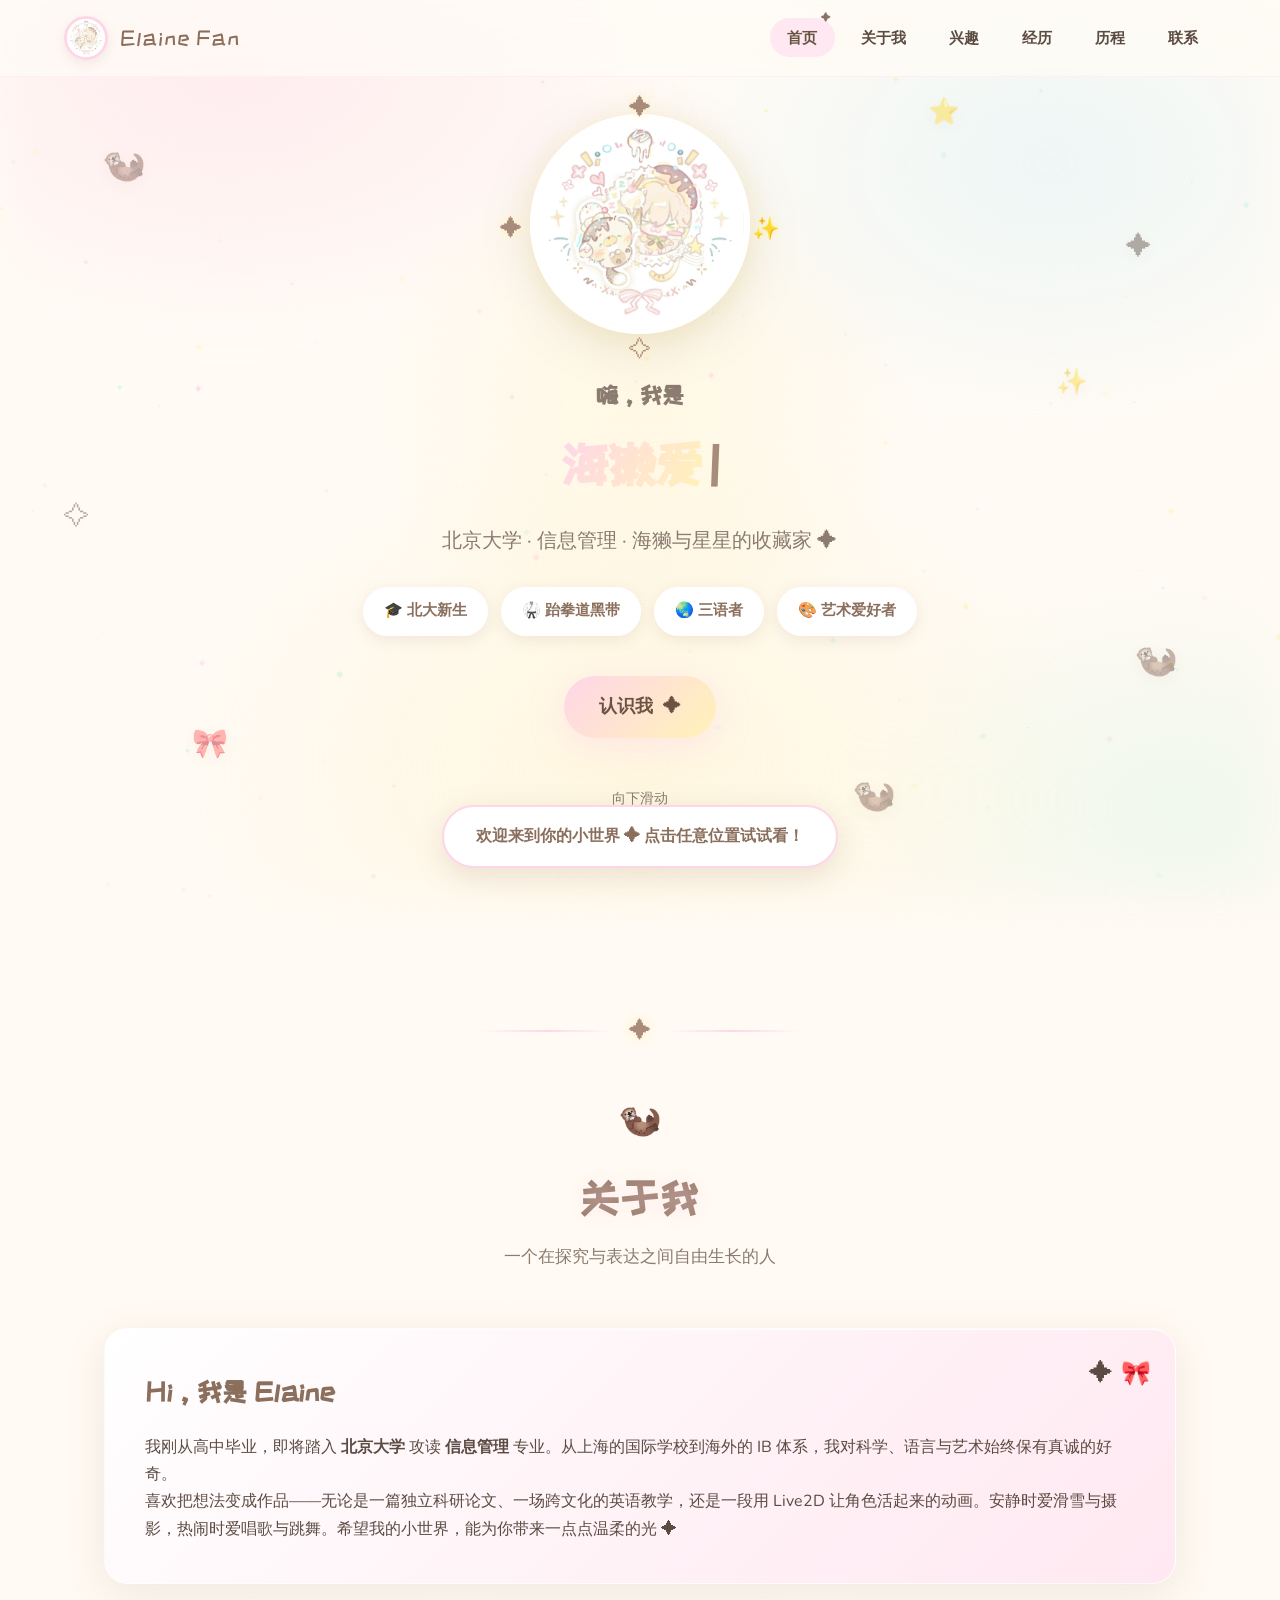
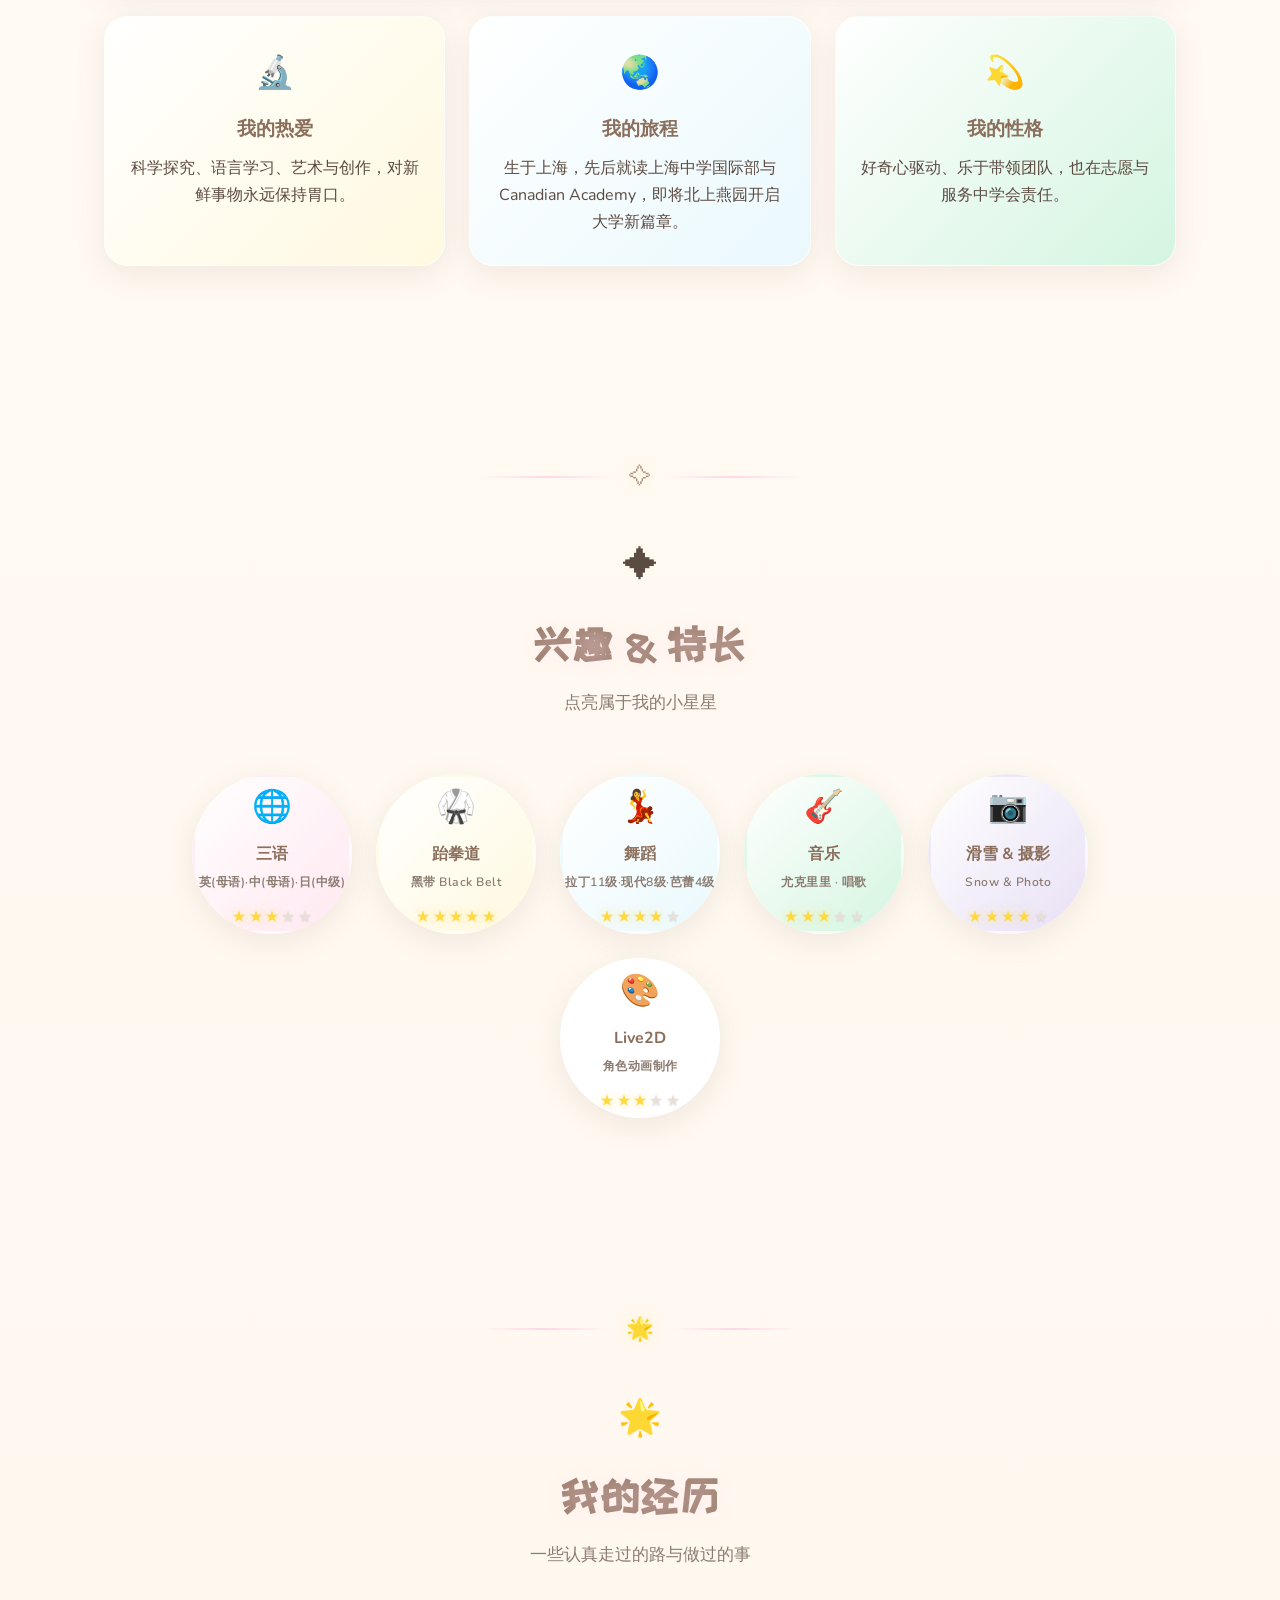
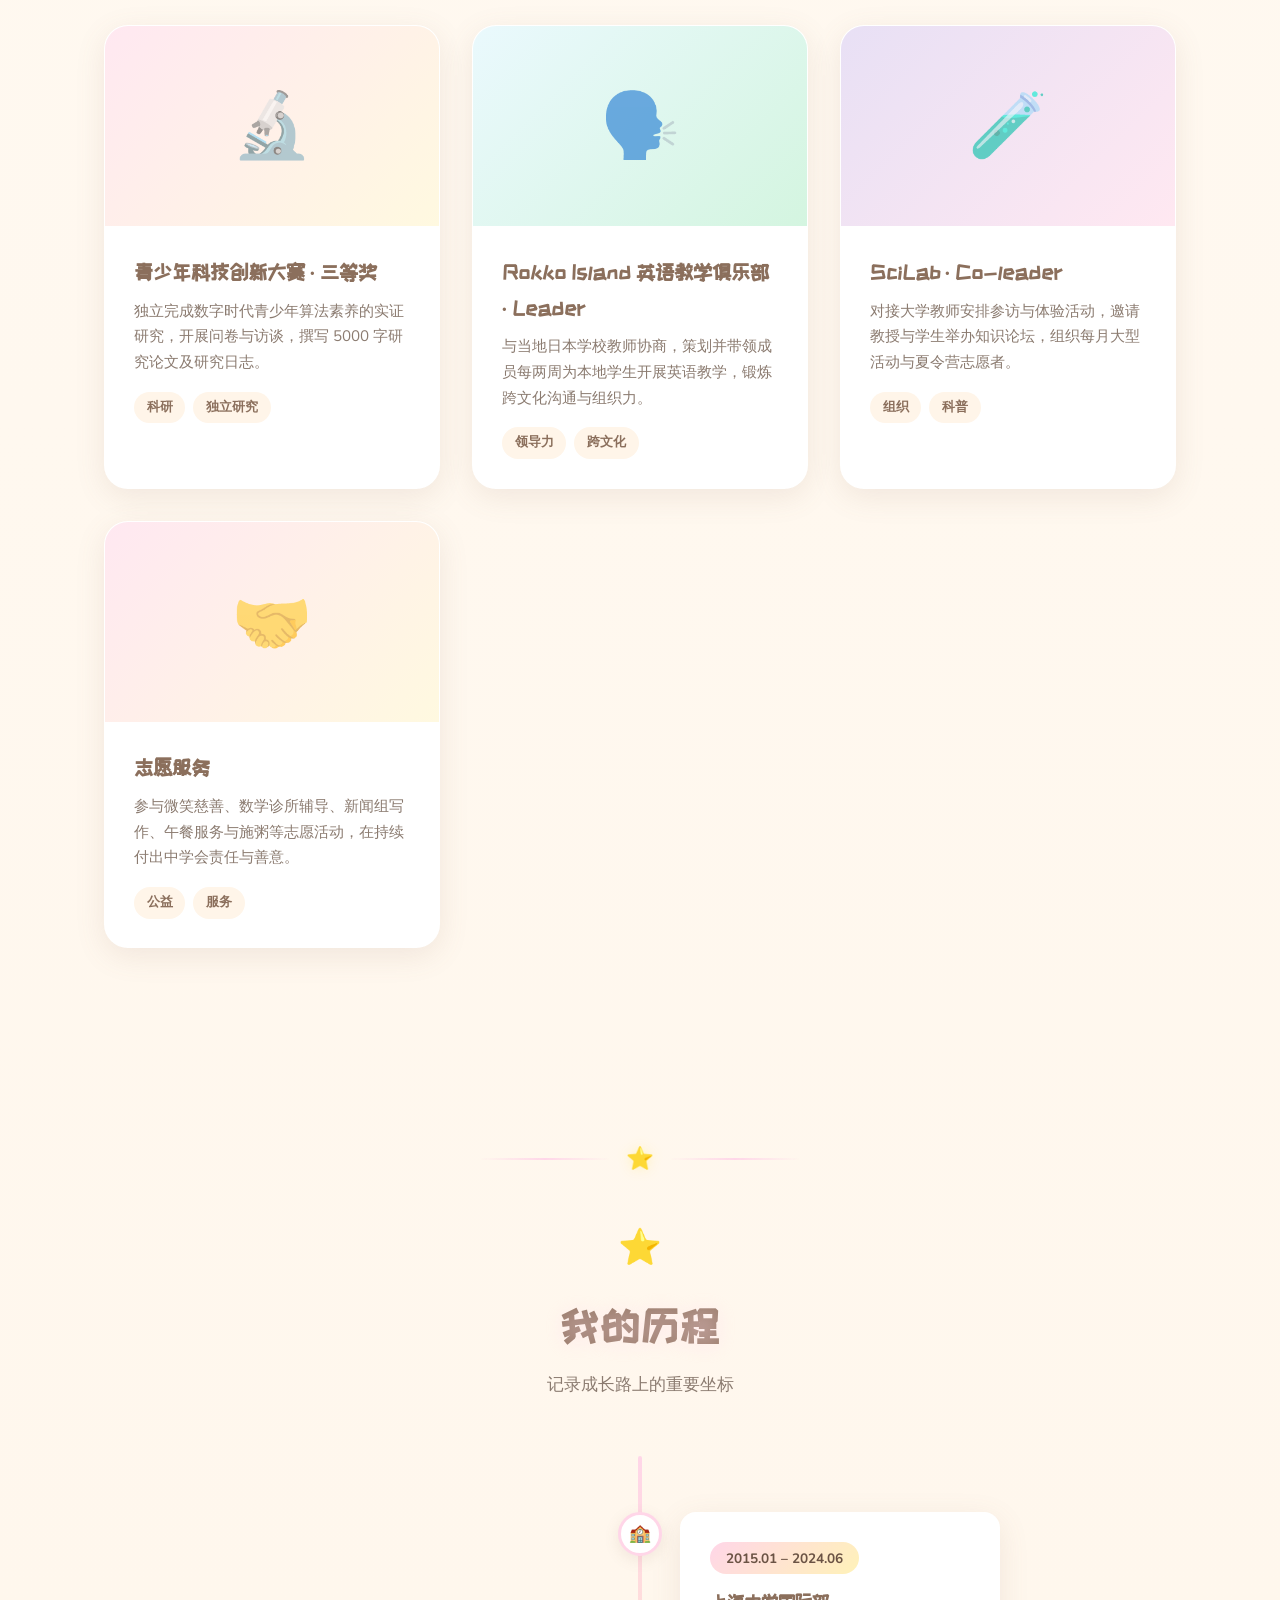
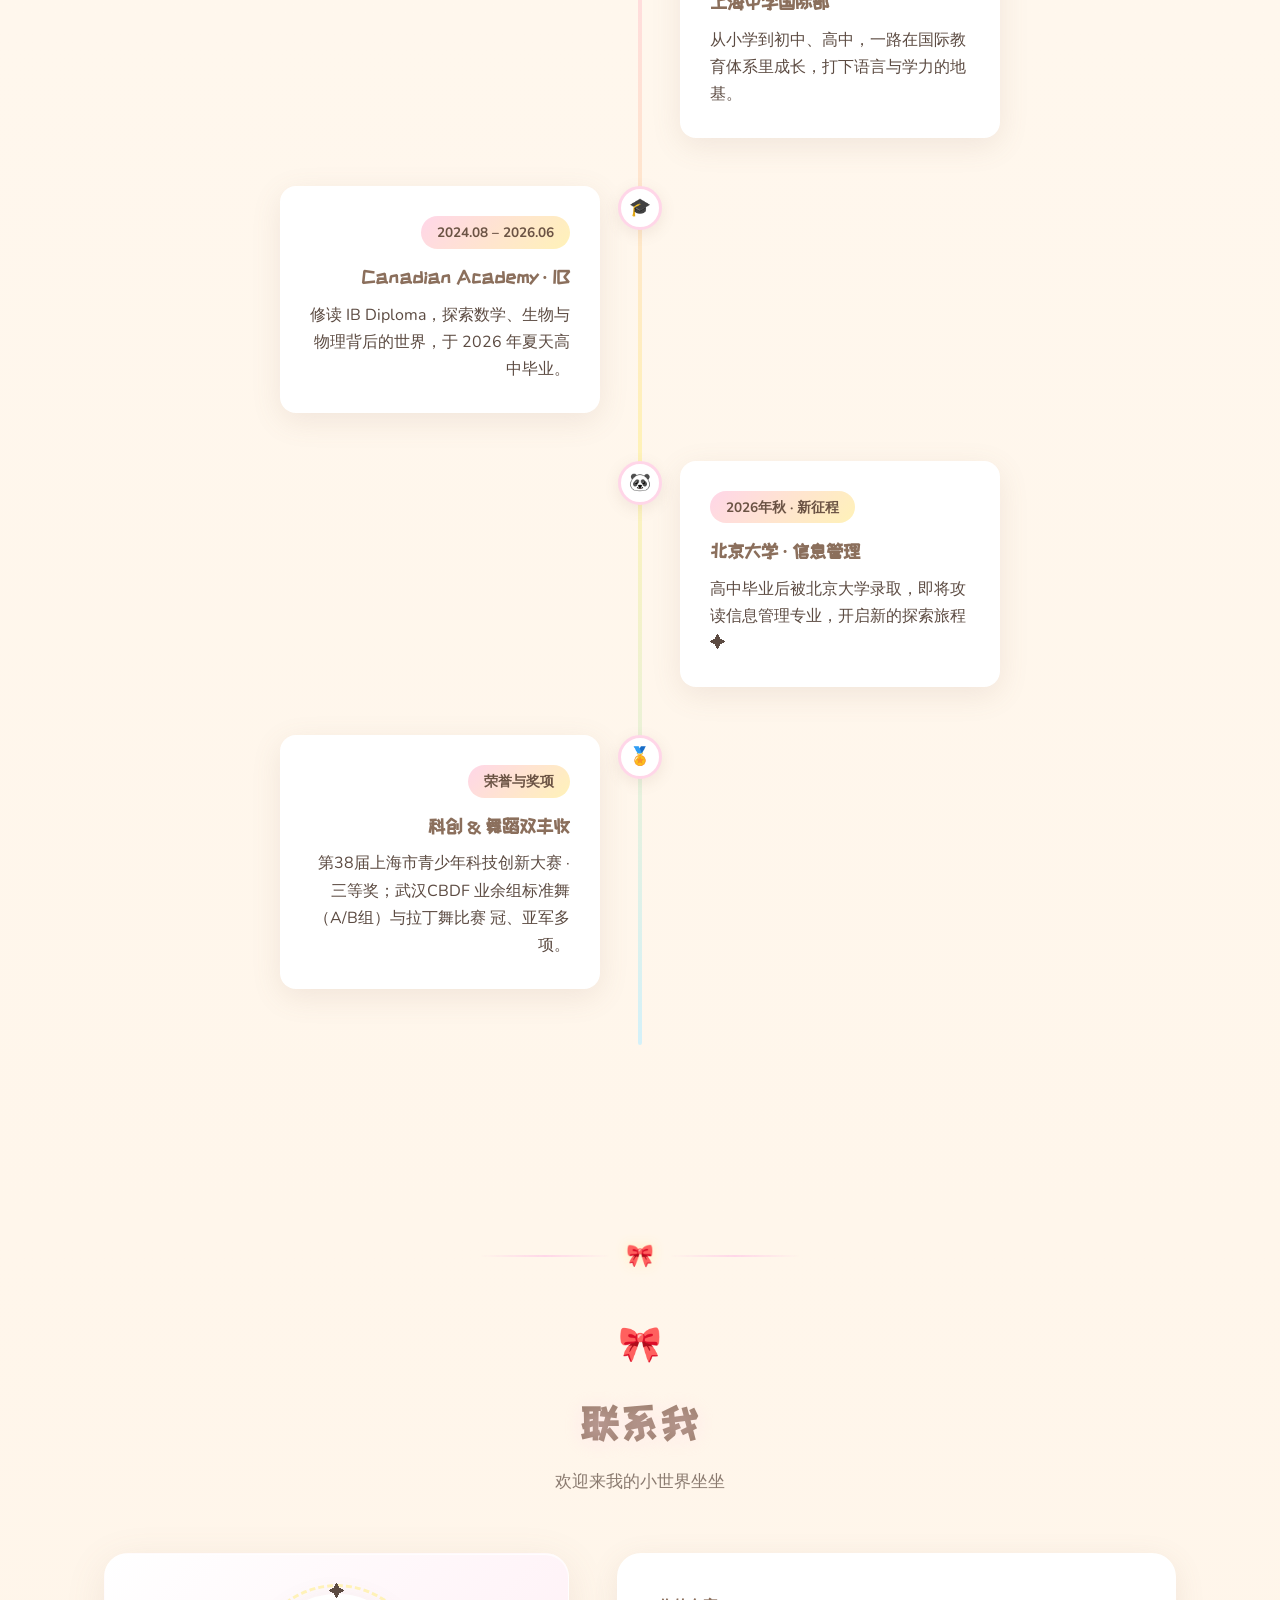
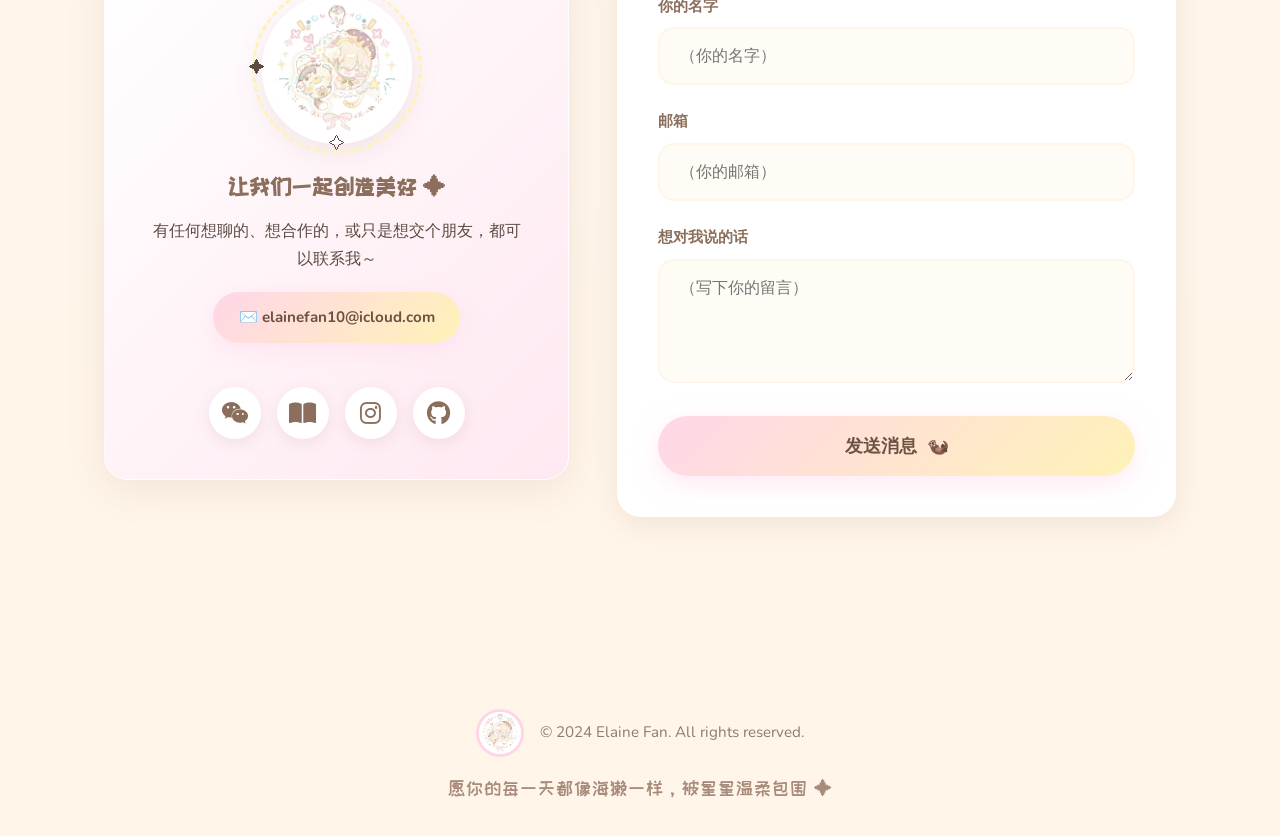
==== index.html @ 6060fd63 "Update: 北大录取信息 + 时间线重排 + Font Awesome社交图标 + 修复按钮重叠" ====
<!DOCTYPE html>
<html lang="zh-CN">
<head>
    <meta charset="UTF-8">
    <meta name="viewport" content="width=device-width, initial-scale=1.0">
    <title>Elaine Fan · 我的小世界 ✦</title>
    <link rel="stylesheet" href="style.css">
    <link rel="stylesheet" href="https://cdnjs.cloudflare.com/ajax/libs/font-awesome/6.5.1/css/all.min.css">
    <link href="https://fonts.googleapis.com/css2?family=Nunito:wght@400;600;700;800&family=ZCOOL+KuaiLe&display=swap" rel="stylesheet">
</head>
<body>
    <!-- 动态星空背景画布 -->
    <canvas id="starfield"></canvas>

    <!-- 顶部梦幻光斑 -->
    <div class="aurora" aria-hidden="true"></div>

    <!-- 漂浮装饰层 -->
    <div class="floating-decorations" aria-hidden="true">
        <span class="float-item otter">🦦</span>
        <span class="float-item star">✦</span>
        <span class="float-item star">✧</span>
        <span class="float-item otter">🦦</span>
        <span class="float-item star">✨</span>
        <span class="float-item heart">🎀</span>
        <span class="float-item star">⭐</span>
        <span class="float-item otter">🦦</span>
    </div>

    <!-- 导航栏 -->
    <nav class="navbar" id="navbar">
        <div class="nav-brand">
            <img src="images/logo.jpg" alt="我的logo" class="nav-logo">
            <span class="nav-name">Elaine Fan</span>
        </div>
        <button class="nav-toggle" id="navToggle" aria-label="切换菜单">
            <span></span><span></span><span></span>
        </button>
        <ul class="nav-menu" id="navMenu">
            <li><a href="#home" class="nav-link">首页</a></li>
            <li><a href="#about" class="nav-link">关于我</a></li>
            <li><a href="#skills" class="nav-link">兴趣</a></li>
            <li><a href="#works" class="nav-link">经历</a></li>
            <li><a href="#timeline" class="nav-link">历程</a></li>
            <li><a href="#contact" class="nav-link">联系</a></li>
        </ul>
    </nav>

    <!-- 首页 Hero -->
    <section id="home" class="hero">
        <div class="hero-content">
            <div class="hero-logo-wrapper">
                <div class="logo-glow"></div>
                <img src="images/logo.jpg" alt="核心logo" class="hero-logo">
                <div class="orbit-stars">
                    <span class="orbit-star">✦</span>
                    <span class="orbit-star">✧</span>
                    <span class="orbit-star">✦</span>
                    <span class="orbit-star">✨</span>
                </div>
            </div>
            <h1 class="hero-title">
                <span class="title-line">嗨，我是</span>
                <span class="title-name" id="typewriter">Elaine Fan</span>
                <span class="cursor">|</span>
            </h1>
            <p class="hero-subtitle">北京大学 · 信息管理 · 海獭与星星的收藏家 ✦</p>
            <div class="hero-tags">
                <span class="tag">🎓 北大新生</span>
                <span class="tag">🥋 跆拳道黑带</span>
                <span class="tag">🌏 三语者</span>
                <span class="tag">🎨 艺术爱好者</span>
            </div>
            <a href="#about" class="hero-btn">
                <span>认识我</span>
                <span class="btn-stars">✦</span>
            </a>
        </div>
        <div class="scroll-hint">
            <span>向下滑动</span>
            <div class="scroll-arrow"></div>
        </div>
    </section>

    <!-- 关于我 -->
    <section id="about" class="section about">
        <div class="section-divider"><span>✦</span></div>
        <div class="section-header">
            <span class="section-icon">🦦</span>
            <h2 class="section-title">关于我</h2>
            <p class="section-desc">一个在探究与表达之间自由生长的人</p>
        </div>
        <div class="about-content">
            <div class="about-card main-card">
                <div class="card-decoration">
                    <span class="deco-star">✦</span>
                    <span class="deco-heart">🎀</span>
                </div>
                <h3>Hi，我是 Elaine</h3>
                <p>我刚从高中毕业，即将踏入 <strong>北京大学</strong> 攻读 <strong>信息管理</strong> 专业。从上海的国际学校到海外的 IB 体系，我对科学、语言与艺术始终保有真诚的好奇。</p>
                <p>喜欢把想法变成作品——无论是一篇独立科研论文、一场跨文化的英语教学，还是一段用 Live2D 让角色活起来的动画。安静时爱滑雪与摄影，热闹时爱唱歌与跳舞。希望我的小世界，能为你带来一点点温柔的光 ✦</p>
            </div>
            <div class="about-grid">
                <div class="about-card small-card">
                    <span class="card-icon">🔬</span>
                    <h4>我的热爱</h4>
                    <p>科学探究、语言学习、艺术与创作，对新鲜事物永远保持胃口。</p>
                </div>
                <div class="about-card small-card">
                    <span class="card-icon">🌏</span>
                    <h4>我的旅程</h4>
                    <p>生于上海，先后就读上海中学国际部与 Canadian Academy，即将北上燕园开启大学新篇章。</p>
                </div>
                <div class="about-card small-card">
                    <span class="card-icon">💫</span>
                    <h4>我的性格</h4>
                    <p>好奇心驱动、乐于带领团队，也在志愿与服务中学会责任。</p>
                </div>
            </div>
        </div>
    </section>

    <!-- 兴趣 & 技能 -->
    <section id="skills" class="section skills">
        <div class="section-divider"><span>✧</span></div>
        <div class="section-header">
            <span class="section-icon">✦</span>
            <h2 class="section-title">兴趣 & 特长</h2>
            <p class="section-desc">点亮属于我的小星星</p>
        </div>
        <div class="skills-cloud">
            <div class="skill-bubble" data-level="0">
                <span class="skill-icon">🌐</span>
                <span class="skill-name">三语</span>
                <span class="skill-note">英(母语)·中(母语)·日(中级)</span>
                <div class="skill-stars"><span>★</span><span>★</span><span>★</span><span>★</span><span>★</span></div>
            </div>
            <div class="skill-bubble" data-level="0">
                <span class="skill-icon">🥋</span>
                <span class="skill-name">跆拳道</span>
                <span class="skill-note">黑带 Black Belt</span>
                <div class="skill-stars"><span>★</span><span>★</span><span>★</span><span>★</span><span>★</span></div>
            </div>
            <div class="skill-bubble" data-level="0">
                <span class="skill-icon">💃</span>
                <span class="skill-name">舞蹈</span>
                <span class="skill-note">拉丁11级·现代8级·芭蕾4级</span>
                <div class="skill-stars"><span>★</span><span>★</span><span>★</span><span>★</span><span>★</span></div>
            </div>
            <div class="skill-bubble" data-level="0">
                <span class="skill-icon">🎸</span>
                <span class="skill-name">音乐</span>
                <span class="skill-note">尤克里里 · 唱歌</span>
                <div class="skill-stars"><span>★</span><span>★</span><span>★</span><span>★</span><span>★</span></div>
            </div>
            <div class="skill-bubble" data-level="0">
                <span class="skill-icon">📷</span>
                <span class="skill-name">滑雪 & 摄影</span>
                <span class="skill-note">Snow & Photo</span>
                <div class="skill-stars"><span>★</span><span>★</span><span>★</span><span>★</span><span>★</span></div>
            </div>
            <div class="skill-bubble" data-level="0">
                <span class="skill-icon">🎨</span>
                <span class="skill-name">Live2D</span>
                <span class="skill-note">角色动画制作</span>
                <div class="skill-stars"><span>★</span><span>★</span><span>★</span><span>★</span><span>★</span></div>
            </div>
        </div>
    </section>

    <!-- 经历 / 作品 -->
    <section id="works" class="section works">
        <div class="section-divider"><span>🌟</span></div>
        <div class="section-header">
            <span class="section-icon">🌟</span>
            <h2 class="section-title">我的经历</h2>
            <p class="section-desc">一些认真走过的路与做过的事</p>
        </div>
        <div class="works-grid">
            <article class="work-card">
                <div class="work-thumb"><span class="work-placeholder">🔬</span></div>
                <div class="work-info">
                    <h3>青少年科技创新大赛 · 三等奖</h3>
                    <p>独立完成数字时代青少年算法素养的实证研究，开展问卷与访谈，撰写 5000 字研究论文及研究日志。</p>
                    <div class="work-tags"><span>科研</span><span>独立研究</span></div>
                </div>
            </article>
            <article class="work-card">
                <div class="work-thumb"><span class="work-placeholder">🗣️</span></div>
                <div class="work-info">
                    <h3>Rokko Island 英语教学俱乐部 · Leader</h3>
                    <p>与当地日本学校教师协商，策划并带领成员每两周为本地学生开展英语教学，锻炼跨文化沟通与组织力。</p>
                    <div class="work-tags"><span>领导力</span><span>跨文化</span></div>
                </div>
            </article>
            <article class="work-card">
                <div class="work-thumb"><span class="work-placeholder">🧪</span></div>
                <div class="work-info">
                    <h3>SciLab · Co-leader</h3>
                    <p>对接大学教师安排参访与体验活动，邀请教授与学生举办知识论坛，组织每月大型活动与夏令营志愿者。</p>
                    <div class="work-tags"><span>组织</span><span>科普</span></div>
                </div>
            </article>
            <article class="work-card">
                <div class="work-thumb"><span class="work-placeholder">🤝</span></div>
                <div class="work-info">
                    <h3>志愿服务</h3>
                    <p>参与微笑慈善、数学诊所辅导、新闻组写作、午餐服务与施粥等志愿活动，在持续付出中学会责任与善意。</p>
                    <div class="work-tags"><span>公益</span><span>服务</span></div>
                </div>
            </article>
        </div>
    </section>

    <!-- 时间线 -->
    <section id="timeline" class="section timeline">
        <div class="section-divider"><span>⭐</span></div>
        <div class="section-header">
            <span class="section-icon">⭐</span>
            <h2 class="section-title">我的历程</h2>
            <p class="section-desc">记录成长路上的重要坐标</p>
        </div>
        <div class="timeline-container">
            <div class="timeline-line"></div>
            <div class="timeline-item">
                <div class="timeline-dot">🏫</div>
                <div class="timeline-card">
                    <span class="timeline-date">2015.01 – 2024.06</span>
                    <h3>上海中学国际部</h3>
                    <p>从小学到初中、高中，一路在国际教育体系里成长，打下语言与学力的地基。</p>
                </div>
            </div>
            <div class="timeline-item">
                <div class="timeline-dot">🎓</div>
                <div class="timeline-card">
                    <span class="timeline-date">2024.08 – 2026.06</span>
                    <h3>Canadian Academy · IB</h3>
                    <p>修读 IB Diploma，探索数学、生物与物理背后的世界，于 2026 年夏天高中毕业。</p>
                </div>
            </div>
            <div class="timeline-item">
                <div class="timeline-dot">🐼</div>
                <div class="timeline-card">
                    <span class="timeline-date">2026年秋 · 新征程</span>
                    <h3>北京大学 · 信息管理</h3>
                    <p>高中毕业后被北京大学录取，即将攻读信息管理专业，开启新的探索旅程 ✦</p>
                </div>
            </div>
            <div class="timeline-item">
                <div class="timeline-dot">🏅</div>
                <div class="timeline-card">
                    <span class="timeline-date">荣誉与奖项</span>
                    <h3>科创 & 舞蹈双丰收</h3>
                    <p>第38届上海市青少年科技创新大赛 · 三等奖；武汉CBDF 业余组标准舞（A/B组）与拉丁舞比赛 冠、亚军多项。</p>
                </div>
            </div>
        </div>
    </section>

    <!-- 联系我 -->
    <section id="contact" class="section contact">
        <div class="section-divider"><span>🎀</span></div>
        <div class="section-header">
            <span class="section-icon">🎀</span>
            <h2 class="section-title">联系我</h2>
            <p class="section-desc">欢迎来我的小世界坐坐</p>
        </div>
        <div class="contact-content">
            <div class="contact-card">
                <div class="contact-avatar">
                    <img src="images/logo.jpg" alt="我的头像">
                    <div class="avatar-ring"><span>✦</span><span>✧</span><span>✦</span></div>
                </div>
                <h3>让我们一起创造美好 ✦</h3>
                <p>有任何想聊的、想合作的，或只是想交个朋友，都可以联系我～</p>
                <a class="email-pill" href="mailto:elainefan10@icloud.com">✉️ elainefan10@icloud.com</a>
                <div class="social-links">
                    <a href="#" class="social-link sl-wechat" aria-label="微信"><i class="fa-brands fa-weixin"></i></a>
                    <a href="#" class="social-link sl-xhs" aria-label="小红书"><i class="fa-solid fa-book-open"></i></a>
                    <a href="#" class="social-link sl-ig" aria-label="Instagram"><i class="fa-brands fa-instagram"></i></a>
                    <a href="#" class="social-link sl-gh" aria-label="GitHub"><i class="fa-brands fa-github"></i></a>
                </div>
            </div>
            <form class="contact-form" onsubmit="event.preventDefault(); showToast('消息已收到！我会尽快回复你 ✦')">
                <div class="form-group">
                    <label for="name">你的名字</label>
                    <input type="text" id="name" placeholder="（你的名字）" required>
                </div>
                <div class="form-group">
                    <label for="email">邮箱</label>
                    <input type="email" id="email" placeholder="（你的邮箱）" required>
                </div>
                <div class="form-group">
                    <label for="message">想对我说的话</label>
                    <textarea id="message" rows="4" placeholder="（写下你的留言）" required></textarea>
                </div>
                <button type="submit" class="submit-btn">
                    <span>发送消息</span>
                    <span class="btn-icon">🦦</span>
                </button>
            </form>
        </div>
    </section>

    <!-- 页脚 -->
    <footer class="footer">
        <div class="footer-content">
            <div class="footer-logo">
                <img src="images/logo.jpg" alt="logo">
                <span>© 2024 Elaine Fan. All rights reserved.</span>
            </div>
            <p class="footer-quote">愿你的每一天都像海獭一样，被星星温柔包围 ✦</p>
        </div>
    </footer>

    <!-- 提示消息 -->
    <div class="toast" id="toast"></div>

    <script src="script.js"></script>
</body>
</html>
---- style.css ----
/* ===== 基础变量 ===== */
:root {
    --cream: #FFFBF5;
    --cream-dark: #FFF5E9;
    --pink: #FFD6E8;
    --pink-soft: #FFE8F1;
    --yellow: #FFF2B8;
    --yellow-soft: #FFF9E0;
    --blue: #D4F1F9;
    --blue-soft: #EAF9FD;
    --brown: #8B6F5C;
    --brown-light: #A88B7A;
    --chocolate: #6B5344;
    --mint: #D4F5E0;
    --lavender: #E8E0F5;
    --text: #5C4B42;
    --text-light: #8B7B70;
    --white: #FFFFFF;
    --shadow: rgba(139, 111, 92, 0.12);
    --shadow-hover: rgba(139, 111, 92, 0.18);
    --radius: 24px;
    --radius-sm: 16px;
    --font-main: 'Nunito', -apple-system, BlinkMacSystemFont, 'Segoe UI', sans-serif;
    --font-cute: 'ZCOOL KuaiLe', cursive;
}

/* ===== 重置与基础 ===== */
* {
    margin: 0;
    padding: 0;
    box-sizing: border-box;
}

html {
    scroll-behavior: smooth;
}

body {
    font-family: var(--font-main), "Apple Color Emoji", "Segoe UI Emoji", "Noto Color Emoji", sans-serif;
    background: linear-gradient(180deg, var(--cream) 0%, var(--cream-dark) 100%);
    color: var(--text);
    line-height: 1.7;
    overflow-x: hidden;
    min-height: 100vh;
}

::selection {
    background: var(--pink);
    color: var(--chocolate);
}

/* ===== 星空画布 ===== */
#starfield {
    position: fixed;
    top: 0;
    left: 0;
    width: 100%;
    height: 100%;
    pointer-events: none;
    z-index: 0;
}

/* ===== 漂浮装饰 ===== */
.floating-decorations {
    position: fixed;
    top: 0;
    left: 0;
    width: 100%;
    height: 100%;
    pointer-events: none;
    z-index: 1;
    overflow: hidden;
}

.float-item {
    position: absolute;
    opacity: 0.45;
    filter: drop-shadow(0 4px 8px var(--shadow));
    animation: float 6s ease-in-out infinite;
    user-select: none;
}

.float-item.otter { font-size: 2.2rem; }
.float-item.star { font-size: 1.6rem; }
.float-item.heart { font-size: 1.8rem; }

.float-item:nth-child(1) { top: 15%; left: 8%; animation-delay: 0s; }
.float-item:nth-child(2) { top: 25%; right: 10%; animation-delay: 1s; }
.float-item:nth-child(3) { top: 55%; left: 5%; animation-delay: 2s; }
.float-item:nth-child(4) { top: 70%; right: 8%; animation-delay: 0.5s; }
.float-item:nth-child(5) { top: 40%; right: 15%; animation-delay: 1.5s; }
.float-item:nth-child(6) { top: 80%; left: 15%; animation-delay: 2.5s; }
.float-item:nth-child(7) { top: 10%; right: 25%; animation-delay: 3s; }
.float-item:nth-child(8) { top: 85%; right: 30%; animation-delay: 1.8s; }

@keyframes float {
    0%, 100% { transform: translateY(0) rotate(0deg); }
    33% { transform: translateY(-18px) rotate(5deg); }
    66% { transform: translateY(10px) rotate(-5deg); }
}

/* ===== 导航栏 ===== */
.navbar {
    position: fixed;
    top: 0;
    left: 0;
    right: 0;
    z-index: 1000;
    display: flex;
    justify-content: space-between;
    align-items: center;
    padding: 1rem 5%;
    background: rgba(255, 251, 245, 0.72);
    backdrop-filter: blur(16px);
    -webkit-backdrop-filter: blur(16px);
    border-bottom: 1px solid rgba(255, 214, 232, 0.3);
    transition: all 0.4s ease;
}

.navbar.scrolled {
    padding: 0.7rem 5%;
    background: rgba(255, 251, 245, 0.92);
    box-shadow: 0 4px 30px var(--shadow);
}

.nav-brand {
    display: flex;
    align-items: center;
    gap: 0.75rem;
}

.nav-logo {
    width: 44px;
    height: 44px;
    border-radius: 50%;
    object-fit: cover;
    border: 3px solid var(--pink);
    box-shadow: 0 4px 12px var(--shadow);
    transition: transform 0.3s ease;
}

.nav-logo:hover {
    transform: scale(1.1) rotate(5deg);
}

.nav-name {
    font-family: var(--font-cute);
    font-size: 1.35rem;
    color: var(--brown);
    letter-spacing: 1px;
}

.nav-menu {
    display: flex;
    list-style: none;
    gap: 0.5rem;
}

.nav-link {
    text-decoration: none;
    color: var(--text);
    font-weight: 600;
    font-size: 0.95rem;
    padding: 0.6rem 1.1rem;
    border-radius: 50px;
    transition: all 0.3s ease;
    position: relative;
}

.nav-link:hover,
.nav-link.active {
    color: var(--chocolate);
    background: var(--pink-soft);
    transform: translateY(-2px);
}

.nav-link::after {
    content: '✦';
    position: absolute;
    top: -8px;
    right: 4px;
    font-size: 0.6rem;
    opacity: 0;
    transition: opacity 0.3s ease;
}

.nav-link:hover::after,
.nav-link.active::after {
    opacity: 0.8;
}

.nav-toggle {
    display: none;
    flex-direction: column;
    gap: 5px;
    background: none;
    border: none;
    cursor: pointer;
    padding: 0.5rem;
}

.nav-toggle span {
    display: block;
    width: 24px;
    height: 3px;
    background: var(--brown);
    border-radius: 3px;
    transition: all 0.3s ease;
}

/* ===== 通用区块 ===== */
.section {
    position: relative;
    z-index: 2;
    padding: 7rem 5% 5rem;
    max-width: 1200px;
    margin: 0 auto;
}

.section-header {
    text-align: center;
    margin-bottom: 3.5rem;
}

.section-icon {
    display: inline-block;
    font-size: 2.2rem;
    margin-bottom: 0.8rem;
    animation: bounce 2s ease-in-out infinite;
}

@keyframes bounce {
    0%, 100% { transform: translateY(0); }
    50% { transform: translateY(-8px); }
}

.section-title {
    font-family: var(--font-cute);
    font-size: 2.6rem;
    color: var(--brown);
    margin-bottom: 0.6rem;
    letter-spacing: 2px;
}

.section-desc {
    color: var(--text-light);
    font-size: 1.05rem;
    max-width: 500px;
    margin: 0 auto;
}

.placeholder-text {
    color: var(--text-light);
    font-style: italic;
    opacity: 0.75;
}

/* ===== Hero 首页 ===== */
.hero {
    min-height: 100vh;
    display: flex;
    flex-direction: column;
    justify-content: center;
    align-items: center;
    text-align: center;
    padding: 7rem 5% 3.5rem;
    position: relative;
    z-index: 2;
}

.hero-content {
    max-width: 800px;
}

.hero-logo-wrapper {
    position: relative;
    display: inline-block;
    margin-bottom: 2rem;
}

.hero-logo {
    width: 220px;
    height: 220px;
    border-radius: 50%;
    object-fit: cover;
    border: 6px solid var(--white);
    box-shadow: 0 12px 50px var(--shadow-hover);
    position: relative;
    z-index: 2;
    transition: transform 0.5s ease;
}

.hero-logo:hover {
    transform: scale(1.05) rotate(3deg);
}

.logo-glow {
    position: absolute;
    top: 50%;
    left: 50%;
    transform: translate(-50%, -50%);
    width: 260px;
    height: 260px;
    background: radial-gradient(circle, var(--pink) 0%, var(--yellow) 40%, transparent 70%);
    border-radius: 50%;
    opacity: 0.6;
    z-index: 1;
    animation: pulse 3s ease-in-out infinite;
}

@keyframes pulse {
    0%, 100% { transform: translate(-50%, -50%) scale(1); opacity: 0.6; }
    50% { transform: translate(-50%, -50%) scale(1.15); opacity: 0.8; }
}

.orbit-stars {
    position: absolute;
    top: 50%;
    left: 50%;
    width: 280px;
    height: 280px;
    transform: translate(-50%, -50%);
    z-index: 3;
    animation: orbit 12s linear infinite;
}

.orbit-star {
    position: absolute;
    font-size: 1.4rem;
    color: var(--brown-light);
    text-shadow: 0 0 10px var(--yellow);
}

.orbit-star:nth-child(1) { top: 0; left: 50%; transform: translateX(-50%); }
.orbit-star:nth-child(2) { bottom: 0; left: 50%; transform: translateX(-50%); }
.orbit-star:nth-child(3) { left: 0; top: 50%; transform: translateY(-50%); }
.orbit-star:nth-child(4) { right: 0; top: 50%; transform: translateY(-50%); }

@keyframes orbit {
    from { transform: translate(-50%, -50%) rotate(0deg); }
    to { transform: translate(-50%, -50%) rotate(360deg); }
}

.hero-title {
    font-family: var(--font-cute);
    margin-bottom: 1rem;
}

.title-line {
    display: block;
    font-size: 1.5rem;
    color: var(--text-light);
    margin-bottom: 0.3rem;
}

.title-name {
    display: inline;
    font-size: 3.2rem;
    color: var(--brown);
    background: linear-gradient(120deg, var(--pink) 0%, var(--yellow) 100%);
    -webkit-background-clip: text;
    -webkit-text-fill-color: transparent;
    background-clip: text;
}

.cursor {
    font-size: 3rem;
    color: var(--brown-light);
    animation: blink 1s step-end infinite;
}

@keyframes blink {
    50% { opacity: 0; }
}

.hero-subtitle {
    font-size: 1.25rem;
    color: var(--text-light);
    margin-bottom: 1.8rem;
}

.hero-tags {
    display: flex;
    flex-wrap: wrap;
    justify-content: center;
    gap: 0.8rem;
    margin-bottom: 2.5rem;
}

.tag {
    background: var(--white);
    color: var(--brown);
    padding: 0.6rem 1.2rem;
    border-radius: 50px;
    font-size: 0.95rem;
    font-weight: 600;
    box-shadow: 0 4px 15px var(--shadow);
    border: 2px solid transparent;
    transition: all 0.3s ease;
}

.tag:hover {
    border-color: var(--pink);
    transform: translateY(-3px);
    box-shadow: 0 8px 25px var(--shadow-hover);
}

.hero-btn {
    display: inline-flex;
    align-items: center;
    gap: 0.6rem;
    background: linear-gradient(135deg, var(--pink) 0%, var(--yellow) 100%);
    color: var(--chocolate);
    text-decoration: none;
    padding: 1rem 2.2rem;
    border-radius: 50px;
    font-weight: 700;
    font-size: 1.1rem;
    box-shadow: 0 8px 30px rgba(255, 214, 232, 0.5);
    transition: all 0.3s ease;
    position: relative;
    overflow: hidden;
}

.hero-btn:hover {
    transform: translateY(-4px) scale(1.02);
    box-shadow: 0 12px 40px rgba(255, 214, 232, 0.7);
}

.btn-stars {
    animation: twinkle 1.5s ease-in-out infinite;
}

@keyframes twinkle {
    0%, 100% { opacity: 1; transform: scale(1); }
    50% { opacity: 0.6; transform: scale(1.2); }
}

.scroll-hint {
    margin-top: 3rem;
    display: flex;
    flex-direction: column;
    align-items: center;
    gap: 0.5rem;
    color: var(--text-light);
    font-size: 0.9rem;
    animation: fadeBounce 2s ease-in-out infinite;
}

.scroll-arrow {
    width: 24px;
    height: 24px;
    border-right: 3px solid var(--brown-light);
    border-bottom: 3px solid var(--brown-light);
    transform: rotate(45deg);
    border-radius: 2px;
}

@keyframes fadeBounce {
    0%, 100% { opacity: 0.6; transform: translateY(0); }
    50% { opacity: 1; transform: translateY(8px); }
}

/* ===== 关于我 ===== */
.about-content {
    display: grid;
    gap: 2rem;
}

.about-card {
    background: var(--white);
    border-radius: var(--radius);
    padding: 2.5rem;
    box-shadow: 0 8px 30px var(--shadow);
    position: relative;
    overflow: hidden;
    transition: all 0.4s ease;
}

.about-card:hover {
    transform: translateY(-6px);
    box-shadow: 0 16px 50px var(--shadow-hover);
}

.about-card.main-card {
    background: linear-gradient(135deg, var(--white) 0%, var(--pink-soft) 100%);
}

.about-card h3 {
    font-family: var(--font-cute);
    font-size: 1.7rem;
    color: var(--brown);
    margin-bottom: 1.2rem;
}

.about-card h4 {
    font-size: 1.2rem;
    color: var(--brown);
    margin-bottom: 0.6rem;
}

.card-decoration {
    position: absolute;
    top: 1.5rem;
    right: 1.5rem;
    font-size: 1.5rem;
    display: flex;
    gap: 0.5rem;
}

.about-grid {
    display: grid;
    grid-template-columns: repeat(3, 1fr);
    gap: 1.5rem;
}

.about-card.small-card {
    text-align: center;
    padding: 1.8rem 1.5rem;
}

.card-icon {
    display: inline-block;
    font-size: 2rem;
    margin-bottom: 0.8rem;
    animation: float 3s ease-in-out infinite;
}

.about-card.small-card:nth-child(1) { background: linear-gradient(135deg, var(--white) 0%, var(--yellow-soft) 100%); }
.about-card.small-card:nth-child(2) { background: linear-gradient(135deg, var(--white) 0%, var(--blue-soft) 100%); }
.about-card.small-card:nth-child(3) { background: linear-gradient(135deg, var(--white) 0%, var(--mint) 100%); }

/* ===== 技能 ===== */
.skills-cloud {
    display: flex;
    flex-wrap: wrap;
    justify-content: center;
    gap: 1.5rem;
}

.skill-bubble {
    background: var(--white);
    border-radius: 50%;
    width: 160px;
    height: 160px;
    display: flex;
    flex-direction: column;
    align-items: center;
    justify-content: center;
    gap: 0.4rem;
    box-shadow: 0 8px 30px var(--shadow);
    cursor: pointer;
    transition: all 0.4s cubic-bezier(0.34, 1.56, 0.64, 1);
    position: relative;
    border: 3px solid transparent;
}

.skill-bubble:hover {
    transform: scale(1.12) translateY(-8px);
    border-color: var(--pink);
    box-shadow: 0 16px 45px var(--shadow-hover);
}

.skill-bubble:nth-child(1) { background: linear-gradient(135deg, var(--white) 0%, var(--pink-soft) 100%); }
.skill-bubble:nth-child(2) { background: linear-gradient(135deg, var(--white) 0%, var(--yellow-soft) 100%); }
.skill-bubble:nth-child(3) { background: linear-gradient(135deg, var(--white) 0%, var(--blue-soft) 100%); }
.skill-bubble:nth-child(4) { background: linear-gradient(135deg, var(--white) 0%, var(--mint) 100%); }
.skill-bubble:nth-child(5) { background: linear-gradient(135deg, var(--white) 0%, var(--lavender) 100%); }

.skill-icon {
    font-size: 2rem;
}

.skill-name {
    font-weight: 700;
    color: var(--brown);
    font-size: 1rem;
}

.skill-stars {
    display: flex;
    gap: 0.15rem;
    font-size: 0.85rem;
    color: var(--yellow);
    text-shadow: 0 1px 2px rgba(0,0,0,0.1);
}

.skill-stars span {
    transition: color 0.3s ease;
    color: #E8E0D8;
}

.skill-stars span.active {
    color: #FFD93D;
    text-shadow: 0 0 8px rgba(255, 217, 61, 0.5);
}

.skill-bubble.add-skill {
    background: transparent;
    border: 3px dashed var(--brown-light);
    color: var(--brown-light);
}

.skill-bubble.add-skill:hover {
    background: var(--white);
    border-style: solid;
}

/* ===== 作品 ===== */
.works-grid {
    display: grid;
    grid-template-columns: repeat(auto-fit, minmax(280px, 1fr));
    gap: 2rem;
}

.work-card {
    background: var(--white);
    border-radius: var(--radius);
    overflow: hidden;
    box-shadow: 0 8px 30px var(--shadow);
    transition: all 0.4s ease;
}

.work-card:hover {
    transform: translateY(-8px);
    box-shadow: 0 18px 50px var(--shadow-hover);
}

.work-thumb {
    height: 200px;
    background: linear-gradient(135deg, var(--pink-soft) 0%, var(--yellow-soft) 100%);
    display: flex;
    align-items: center;
    justify-content: center;
    position: relative;
    overflow: hidden;
}

.work-card:nth-child(2) .work-thumb { background: linear-gradient(135deg, var(--blue-soft) 0%, var(--mint) 100%); }
.work-card:nth-child(3) .work-thumb { background: linear-gradient(135deg, var(--lavender) 0%, var(--pink-soft) 100%); }

.work-placeholder {
    font-size: 4rem;
    opacity: 0.6;
    animation: float 4s ease-in-out infinite;
}

.work-info {
    padding: 1.8rem;
}

.work-info h3 {
    font-family: var(--font-cute);
    color: var(--brown);
    margin-bottom: 0.5rem;
    font-size: 1.3rem;
}

.work-info p {
    color: var(--text-light);
    font-size: 0.95rem;
    margin-bottom: 1rem;
}

.work-tags {
    display: flex;
    gap: 0.5rem;
    flex-wrap: wrap;
}

.work-tags span {
    background: var(--cream-dark);
    color: var(--brown);
    padding: 0.3rem 0.8rem;
    border-radius: 50px;
    font-size: 0.8rem;
    font-weight: 600;
}

.work-card.add-card {
    border: 3px dashed var(--brown-light);
    background: transparent;
    display: flex;
    align-items: center;
    justify-content: center;
    min-height: 320px;
    cursor: pointer;
}

.work-card.add-card:hover {
    background: var(--white);
    border-style: solid;
}

.add-work-content {
    text-align: center;
    color: var(--brown-light);
}

.add-icon {
    display: block;
    font-size: 3rem;
    margin-bottom: 0.5rem;
}

/* ===== 时间线 ===== */
.timeline-container {
    position: relative;
    max-width: 800px;
    margin: 0 auto;
    padding: 2rem 0;
}

.timeline-line {
    position: absolute;
    left: 50%;
    top: 0;
    bottom: 0;
    width: 4px;
    background: linear-gradient(180deg, var(--pink) 0%, var(--yellow) 50%, var(--blue) 100%);
    border-radius: 4px;
    transform: translateX(-50%);
}

.timeline-item {
    position: relative;
    width: 50%;
    padding: 1.5rem 2.5rem;
    opacity: 1;
}

.timeline-item.animate-in {
    animation: fadeInUp 0.7s ease forwards;
}

.timeline-item:nth-child(odd) {
    left: 0;
    text-align: right;
}

.timeline-item:nth-child(even) {
    left: 50%;
    text-align: left;
}

.timeline-dot {
    position: absolute;
    width: 44px;
    height: 44px;
    background: var(--white);
    border-radius: 50%;
    display: flex;
    align-items: center;
    justify-content: center;
    font-size: 1.1rem;
    box-shadow: 0 4px 15px var(--shadow);
    border: 3px solid var(--pink);
    top: 1.5rem;
}

.timeline-item:nth-child(odd) .timeline-dot {
    right: -22px;
}

.timeline-item:nth-child(even) .timeline-dot {
    left: -22px;
}

.timeline-card {
    background: var(--white);
    border-radius: var(--radius-sm);
    padding: 1.8rem;
    box-shadow: 0 8px 30px var(--shadow);
    transition: all 0.3s ease;
}

.timeline-card:hover {
    transform: scale(1.02);
}

.timeline-date {
    display: inline-block;
    background: linear-gradient(135deg, var(--pink) 0%, var(--yellow) 100%);
    color: var(--chocolate);
    padding: 0.3rem 1rem;
    border-radius: 50px;
    font-size: 0.85rem;
    font-weight: 700;
    margin-bottom: 0.8rem;
}

.timeline-card h3 {
    font-family: var(--font-cute);
    color: var(--brown);
    margin-bottom: 0.5rem;
}

/* ===== 联系我 ===== */
.contact-content {
    display: grid;
    grid-template-columns: 1fr 1.2fr;
    gap: 3rem;
    align-items: start;
}

.contact-card {
    background: linear-gradient(135deg, var(--white) 0%, var(--pink-soft) 100%);
    border-radius: var(--radius);
    padding: 2.5rem;
    text-align: center;
    box-shadow: 0 8px 30px var(--shadow);
    position: sticky;
    top: 100px;
}

.contact-avatar {
    position: relative;
    width: 150px;
    height: 150px;
    margin: 0 auto 1.5rem;
}

.contact-avatar img {
    width: 100%;
    height: 100%;
    border-radius: 50%;
    object-fit: cover;
    border: 5px solid var(--white);
    box-shadow: 0 8px 30px var(--shadow);
}

.avatar-ring {
    position: absolute;
    top: 50%;
    left: 50%;
    transform: translate(-50%, -50%);
    width: 170px;
    height: 170px;
    border: 3px dashed var(--yellow);
    border-radius: 50%;
    animation: spin 15s linear infinite;
}

.avatar-ring span {
    position: absolute;
    font-size: 1rem;
}

.avatar-ring span:nth-child(1) { top: -8px; left: 50%; transform: translateX(-50%); }
.avatar-ring span:nth-child(2) { bottom: -8px; left: 50%; transform: translateX(-50%); }
.avatar-ring span:nth-child(3) { left: -6px; top: 50%; transform: translateY(-50%); }

@keyframes spin {
    from { transform: translate(-50%, -50%) rotate(0deg); }
    to { transform: translate(-50%, -50%) rotate(360deg); }
}

.contact-card h3 {
    font-family: var(--font-cute);
    color: var(--brown);
    font-size: 1.4rem;
    margin-bottom: 0.8rem;
}

.social-links {
    display: flex;
    justify-content: center;
    gap: 1rem;
    margin-top: 1.5rem;
}

.social-link {
    width: 52px;
    height: 52px;
    border-radius: 50%;
    background: var(--white);
    display: flex;
    align-items: center;
    justify-content: center;
    font-size: 1.5rem;
    color: var(--brown);
    box-shadow: 0 4px 15px var(--shadow);
    transition: all 0.3s ease;
    text-decoration: none;
}

.social-link i {
    transition: transform 0.3s ease;
}

.social-link:hover {
    transform: translateY(-6px) scale(1.12);
    color: #fff;
    box-shadow: 0 10px 28px var(--shadow-hover);
}

.social-link:hover i {
    transform: scale(1.15);
}

.sl-wechat:hover { background: #07C160; }
.sl-xhs:hover { background: #FF2442; }
.sl-ig:hover { background: linear-gradient(45deg, #FEDA75, #FA7E1E, #D62976, #962FBF); }
.sl-gh:hover { background: #24292e; }

.contact-form {
    background: var(--white);
    border-radius: var(--radius);
    padding: 2.5rem;
    box-shadow: 0 8px 30px var(--shadow);
}

.form-group {
    margin-bottom: 1.5rem;
}

.form-group label {
    display: block;
    color: var(--brown);
    font-weight: 700;
    margin-bottom: 0.5rem;
    font-size: 0.95rem;
}

.form-group input,
.form-group textarea {
    width: 100%;
    padding: 1rem 1.2rem;
    border: 2px solid var(--cream-dark);
    border-radius: var(--radius-sm);
    background: var(--cream);
    color: var(--text);
    font-family: var(--font-main);
    font-size: 1rem;
    transition: all 0.3s ease;
    resize: vertical;
}

.form-group input:focus,
.form-group textarea:focus {
    outline: none;
    border-color: var(--pink);
    background: var(--white);
    box-shadow: 0 4px 15px rgba(255, 214, 232, 0.3);
}

.submit-btn {
    width: 100%;
    padding: 1.1rem;
    border: none;
    border-radius: 50px;
    background: linear-gradient(135deg, var(--pink) 0%, var(--yellow) 100%);
    color: var(--chocolate);
    font-family: var(--font-main);
    font-size: 1.1rem;
    font-weight: 700;
    cursor: pointer;
    display: flex;
    align-items: center;
    justify-content: center;
    gap: 0.6rem;
    box-shadow: 0 8px 25px rgba(255, 214, 232, 0.5);
    transition: all 0.3s ease;
}

.submit-btn:hover {
    transform: translateY(-3px);
    box-shadow: 0 12px 35px rgba(255, 214, 232, 0.7);
}

.btn-icon {
    animation: float 2s ease-in-out infinite;
}

/* ===== 页脚 ===== */
.footer {
    position: relative;
    z-index: 2;
    background: linear-gradient(180deg, transparent 0%, var(--cream-dark) 100%);
    padding: 4rem 5% 2rem;
    margin-top: 3rem;
}

.footer-content {
    max-width: 1200px;
    margin: 0 auto;
    text-align: center;
}

.footer-logo {
    display: flex;
    align-items: center;
    justify-content: center;
    gap: 1rem;
    margin-bottom: 1rem;
}

.footer-logo img {
    width: 48px;
    height: 48px;
    border-radius: 50%;
    border: 3px solid var(--pink);
}

.footer-logo span {
    color: var(--text-light);
    font-size: 0.95rem;
}

.footer-quote {
    font-family: var(--font-cute);
    color: var(--brown-light);
    font-size: 1.15rem;
    letter-spacing: 1px;
}

/* ===== 提示消息 ===== */
.toast {
    position: fixed;
    bottom: 2rem;
    left: 50%;
    transform: translateX(-50%) translateY(100px);
    background: var(--white);
    color: var(--brown);
    padding: 1rem 2rem;
    border-radius: 50px;
    box-shadow: 0 8px 30px var(--shadow-hover);
    border: 2px solid var(--pink);
    font-weight: 700;
    z-index: 2000;
    opacity: 0;
    transition: all 0.4s cubic-bezier(0.34, 1.56, 0.64, 1);
    pointer-events: none;
}

.toast.show {
    opacity: 1;
    transform: translateX(-50%) translateY(0);
}

/* ===== 滚动显示动画 ===== */
.section {
    opacity: 1;
}

.section.animate-in {
    animation: fadeInUp 0.9s ease forwards;
}

@keyframes fadeInUp {
    from {
        opacity: 0;
        transform: translateY(40px);
    }
    to {
        opacity: 1;
        transform: translateY(0);
    }
}

/* ===== 响应式设计 ===== */
@media (max-width: 992px) {
    .about-grid {
        grid-template-columns: repeat(2, 1fr);
    }
    
    .contact-content {
        grid-template-columns: 1fr;
    }
    
    .contact-card {
        position: static;
    }
}

@media (max-width: 768px) {
    .nav-menu {
        position: fixed;
        top: 70px;
        left: 5%;
        right: 5%;
        background: rgba(255, 251, 245, 0.96);
        flex-direction: column;
        padding: 1.5rem;
        border-radius: var(--radius-sm);
        box-shadow: 0 8px 30px var(--shadow);
        transform: translateY(-150%);
        opacity: 0;
        transition: all 0.4s ease;
    }
    
    .nav-menu.active {
        transform: translateY(0);
        opacity: 1;
    }
    
    .nav-toggle {
        display: flex;
    }
    
    .nav-toggle.active span:nth-child(1) {
        transform: rotate(45deg) translate(6px, 6px);
    }
    
    .nav-toggle.active span:nth-child(2) {
        opacity: 0;
    }
    
    .nav-toggle.active span:nth-child(3) {
        transform: rotate(-45deg) translate(5px, -5px);
    }
    
    .hero-logo {
        width: 170px;
        height: 170px;
    }
    
    .title-name {
        font-size: 2.4rem;
    }
    
    .section-title {
        font-size: 2rem;
    }
    
    .about-grid {
        grid-template-columns: 1fr;
    }
    
    .timeline-line {
        left: 20px;
    }
    
    .timeline-item {
        width: 100%;
        left: 0 !important;
        text-align: left !important;
        padding-left: 60px;
        padding-right: 0;
    }
    
    .timeline-dot {
        left: 0 !important;
        right: auto !important;
    }
    
    .skill-bubble {
        width: 130px;
        height: 130px;
    }
}

@media (max-width: 480px) {
    .hero-tags {
        gap: 0.5rem;
    }
    
    .tag {
        font-size: 0.85rem;
        padding: 0.5rem 1rem;
    }
    
    .skill-bubble {
        width: 110px;
        height: 110px;
    }
    
    .works-grid {
        grid-template-columns: 1fr;
    }
}

/* ===== 梦幻极光背景 ===== */
.aurora {
    position: fixed;
    top: 0;
    left: 0;
    width: 100%;
    height: 100%;
    z-index: 0;
    pointer-events: none;
    background:
        radial-gradient(ellipse 60% 50% at 18% 8%, rgba(255, 214, 232, 0.40), transparent 60%),
        radial-gradient(ellipse 50% 50% at 82% 18%, rgba(212, 241, 249, 0.40), transparent 60%),
        radial-gradient(ellipse 60% 60% at 50% 85%, rgba(255, 242, 184, 0.35), transparent 60%),
        radial-gradient(ellipse 45% 45% at 92% 90%, rgba(212, 245, 224, 0.35), transparent 60%);
    filter: blur(24px);
    animation: auroraShift 18s ease-in-out infinite alternate;
}

@keyframes auroraShift {
    0%   { transform: translate(0, 0) scale(1);    opacity: 0.8; }
    50%  { transform: translate(-3%, 2%) scale(1.05); opacity: 1; }
    100% { transform: translate(3%, -2%) scale(1.1);  opacity: 0.85; }
}

/* ===== 区块星星分隔带 ===== */
.section-divider {
    display: flex;
    align-items: center;
    justify-content: center;
    gap: 1rem;
    margin: 0 auto 2.5rem;
    max-width: 320px;
}

.section-divider::before,
.section-divider::after {
    content: '';
    flex: 1;
    height: 2px;
    background: linear-gradient(90deg, transparent, var(--pink), transparent);
    border-radius: 2px;
}

.section-divider span {
    font-size: 1.4rem;
    color: var(--brown-light);
    text-shadow: 0 0 12px rgba(255, 242, 184, 0.9);
    animation: twinkle 2.2s ease-in-out infinite;
}

@keyframes twinkle {
    0%, 100% { opacity: 0.55; transform: scale(1); }
    50%      { opacity: 1;    transform: scale(1.18); }
}

/* ===== 邮箱胶囊 ===== */
.email-pill {
    display: inline-flex;
    align-items: center;
    gap: 0.5rem;
    margin: 1.2rem 0;
    padding: 0.8rem 1.6rem;
    background: linear-gradient(135deg, var(--pink) 0%, var(--yellow) 100%);
    color: var(--chocolate);
    text-decoration: none;
    border-radius: 50px;
    font-weight: 700;
    font-size: 0.95rem;
    box-shadow: 0 6px 20px rgba(255, 214, 232, 0.5);
    transition: all 0.3s ease;
    word-break: break-all;
}

.email-pill:hover {
    transform: translateY(-3px) scale(1.02);
    box-shadow: 0 10px 30px rgba(255, 214, 232, 0.7);
}

/* ===== 技能气泡说明小字 ===== */
.skill-note {
    font-size: 0.76rem;
    color: var(--text-light);
    font-weight: 600;
    margin-top: -0.15rem;
    letter-spacing: 0.5px;
}

.skill-stars { margin-top: 0.35rem; }

/* ===== 玻璃质感增强 ===== */
.about-card,
.work-card,
.timeline-card,
.contact-card,
.contact-form {
    border: 1px solid rgba(255, 255, 255, 0.7);
}

.about-card.main-card,
.contact-card {
    box-shadow: 0 10px 40px var(--shadow), inset 0 1px 0 rgba(255, 255, 255, 0.8);
}

/* ===== 标题渐变描边 ===== */
.section-title {
    background: linear-gradient(120deg, var(--brown) 0%, var(--brown-light) 100%);
    -webkit-background-clip: text;
    -webkit-text-fill-color: transparent;
    background-clip: text;
    text-shadow: 0 2px 20px rgba(255, 214, 232, 0.4);
}

/* ===== Hero 柔光层 ===== */
.hero {
    position: relative;
}

.hero::before {
    content: '';
    position: absolute;
    top: 45%;
    left: 50%;
    width: 650px;
    height: 650px;
    transform: translate(-50%, -50%);
    background: radial-gradient(circle, rgba(255, 242, 184, 0.28) 0%, transparent 60%);
    z-index: 1;
    pointer-events: none;
}

.hero-content { position: relative; z-index: 2; }
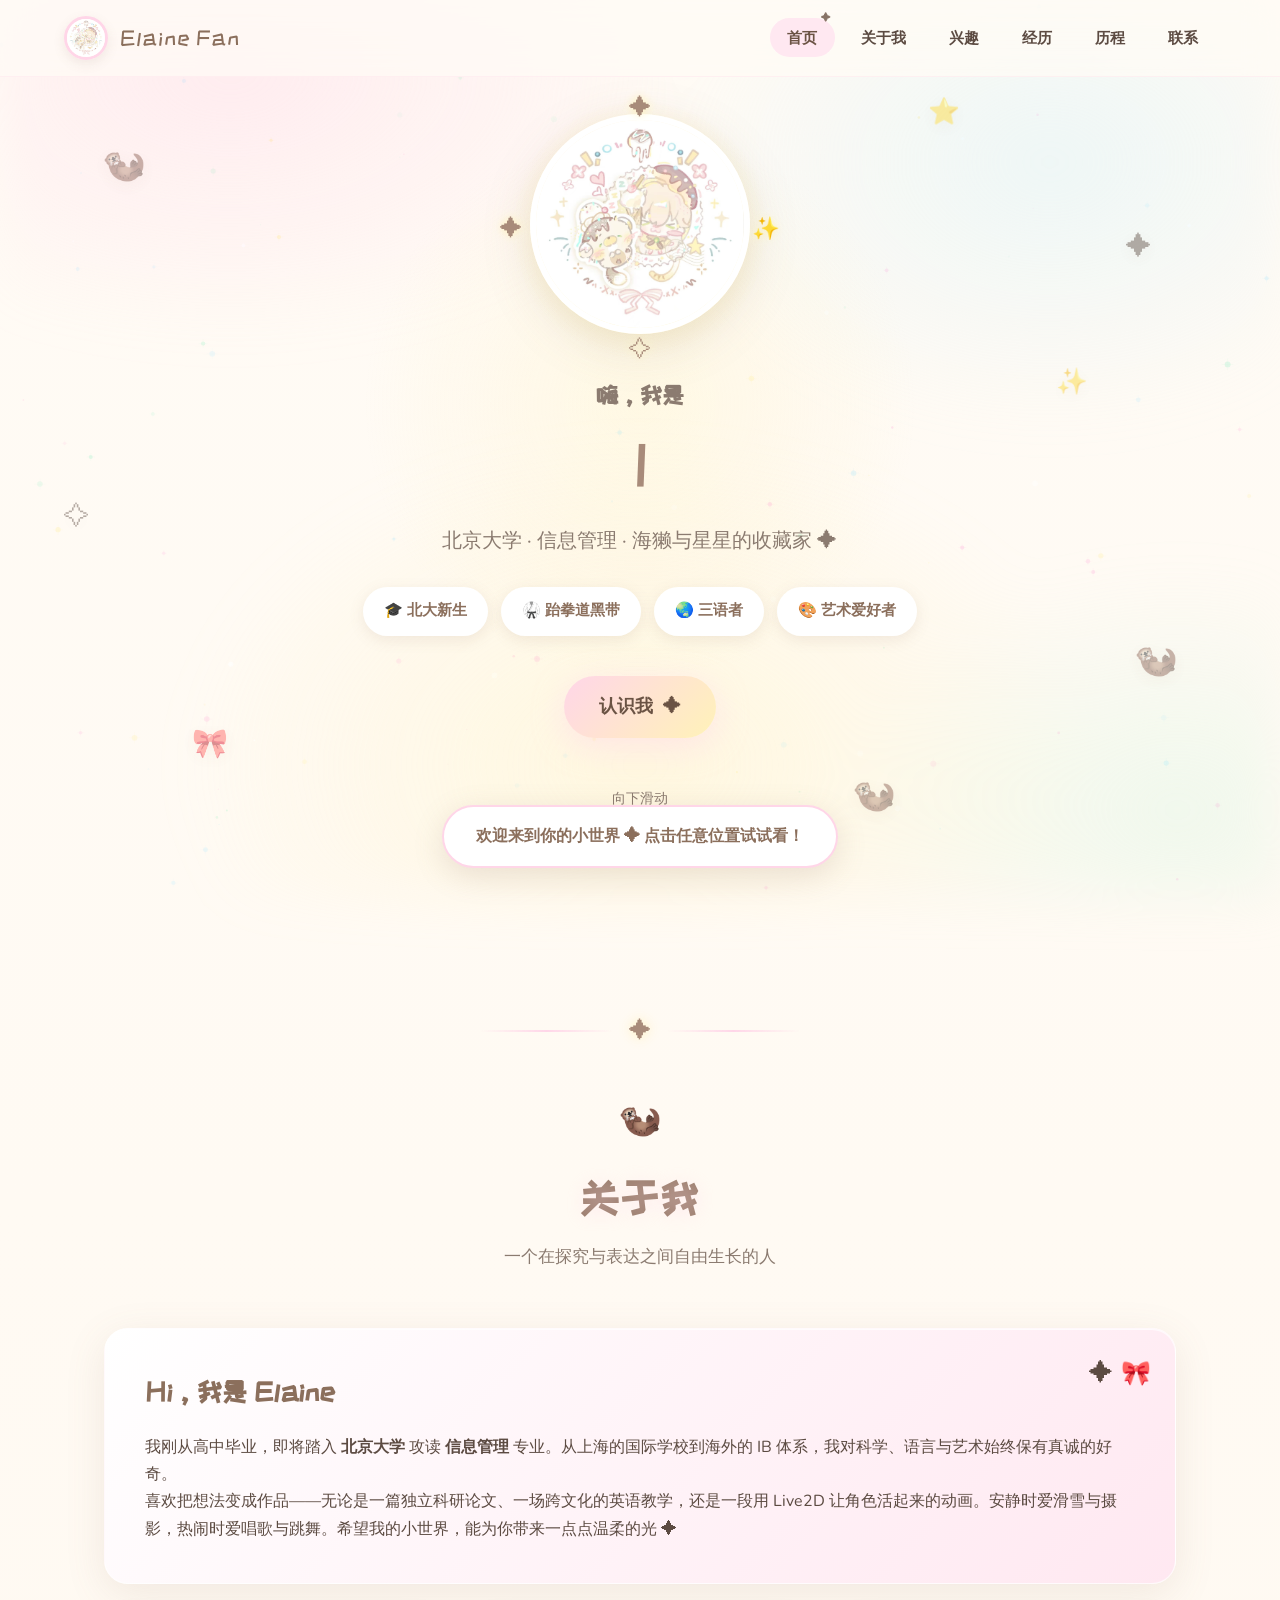
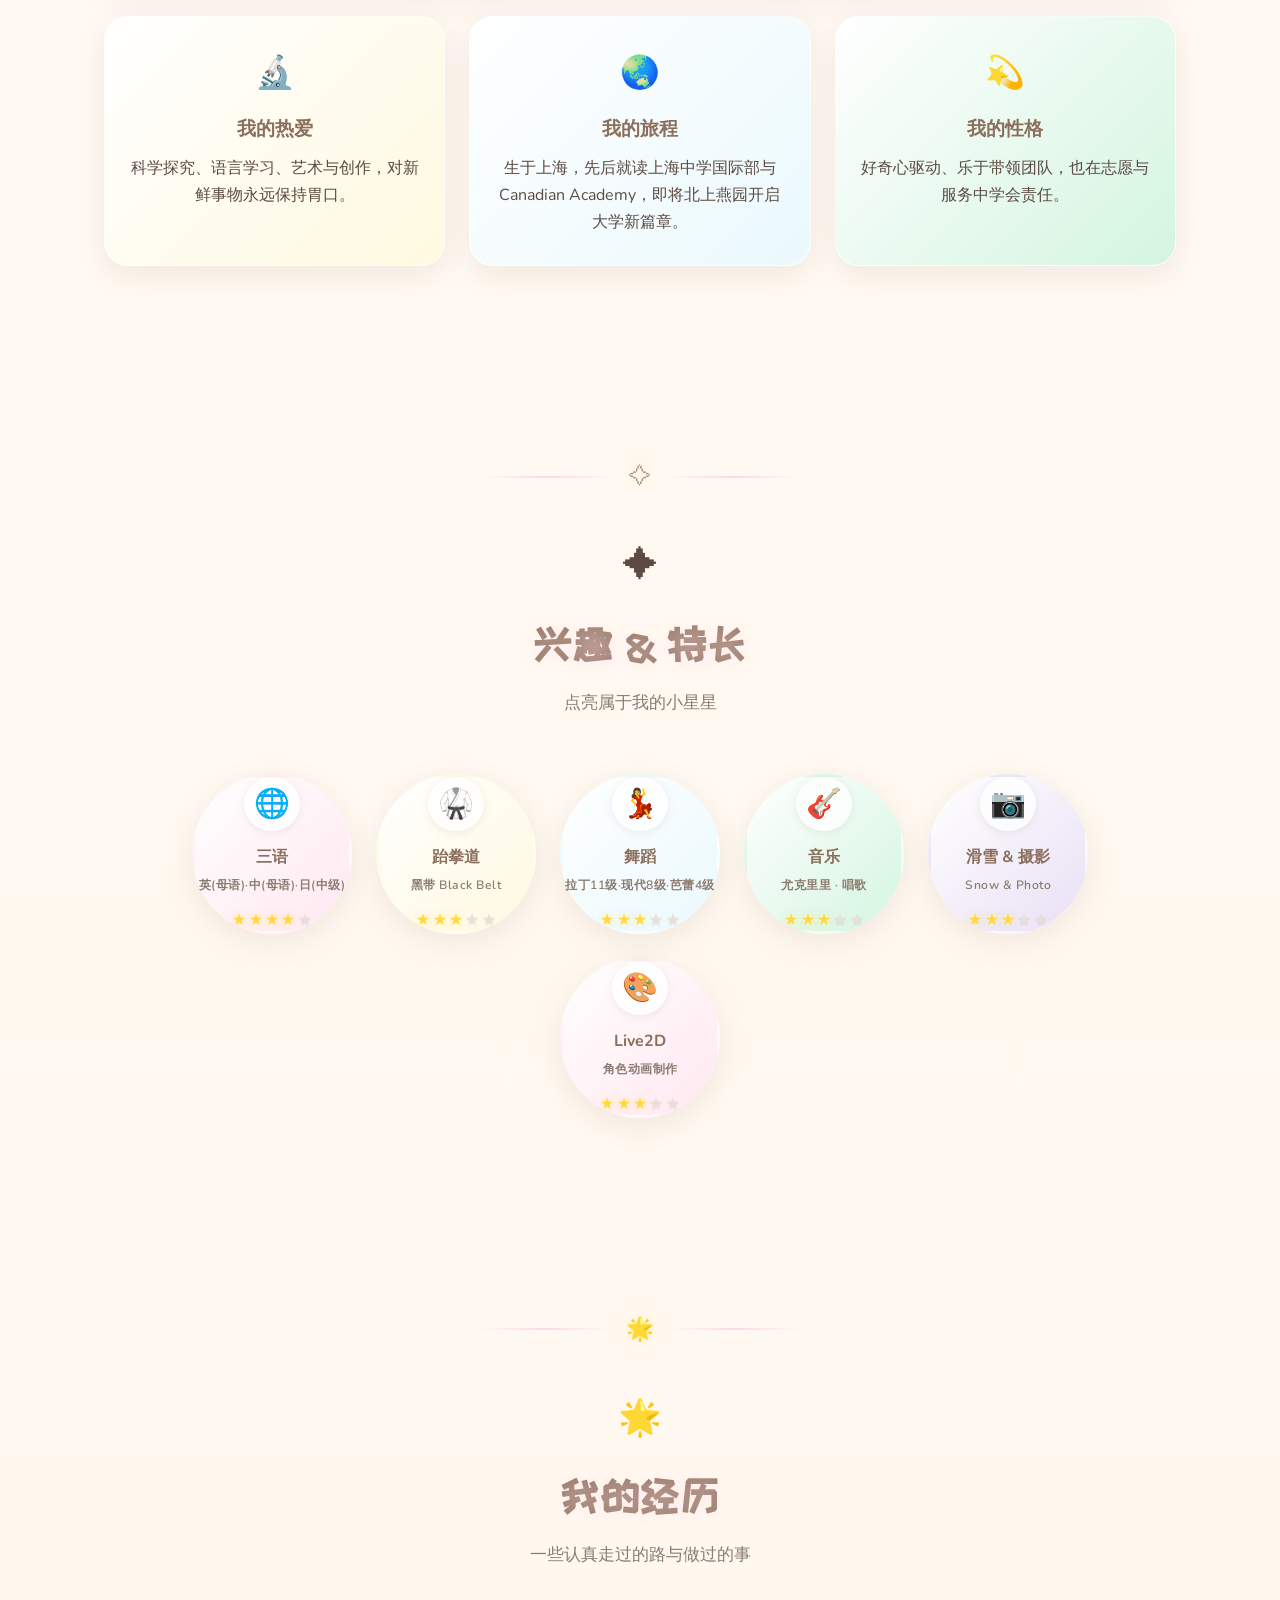
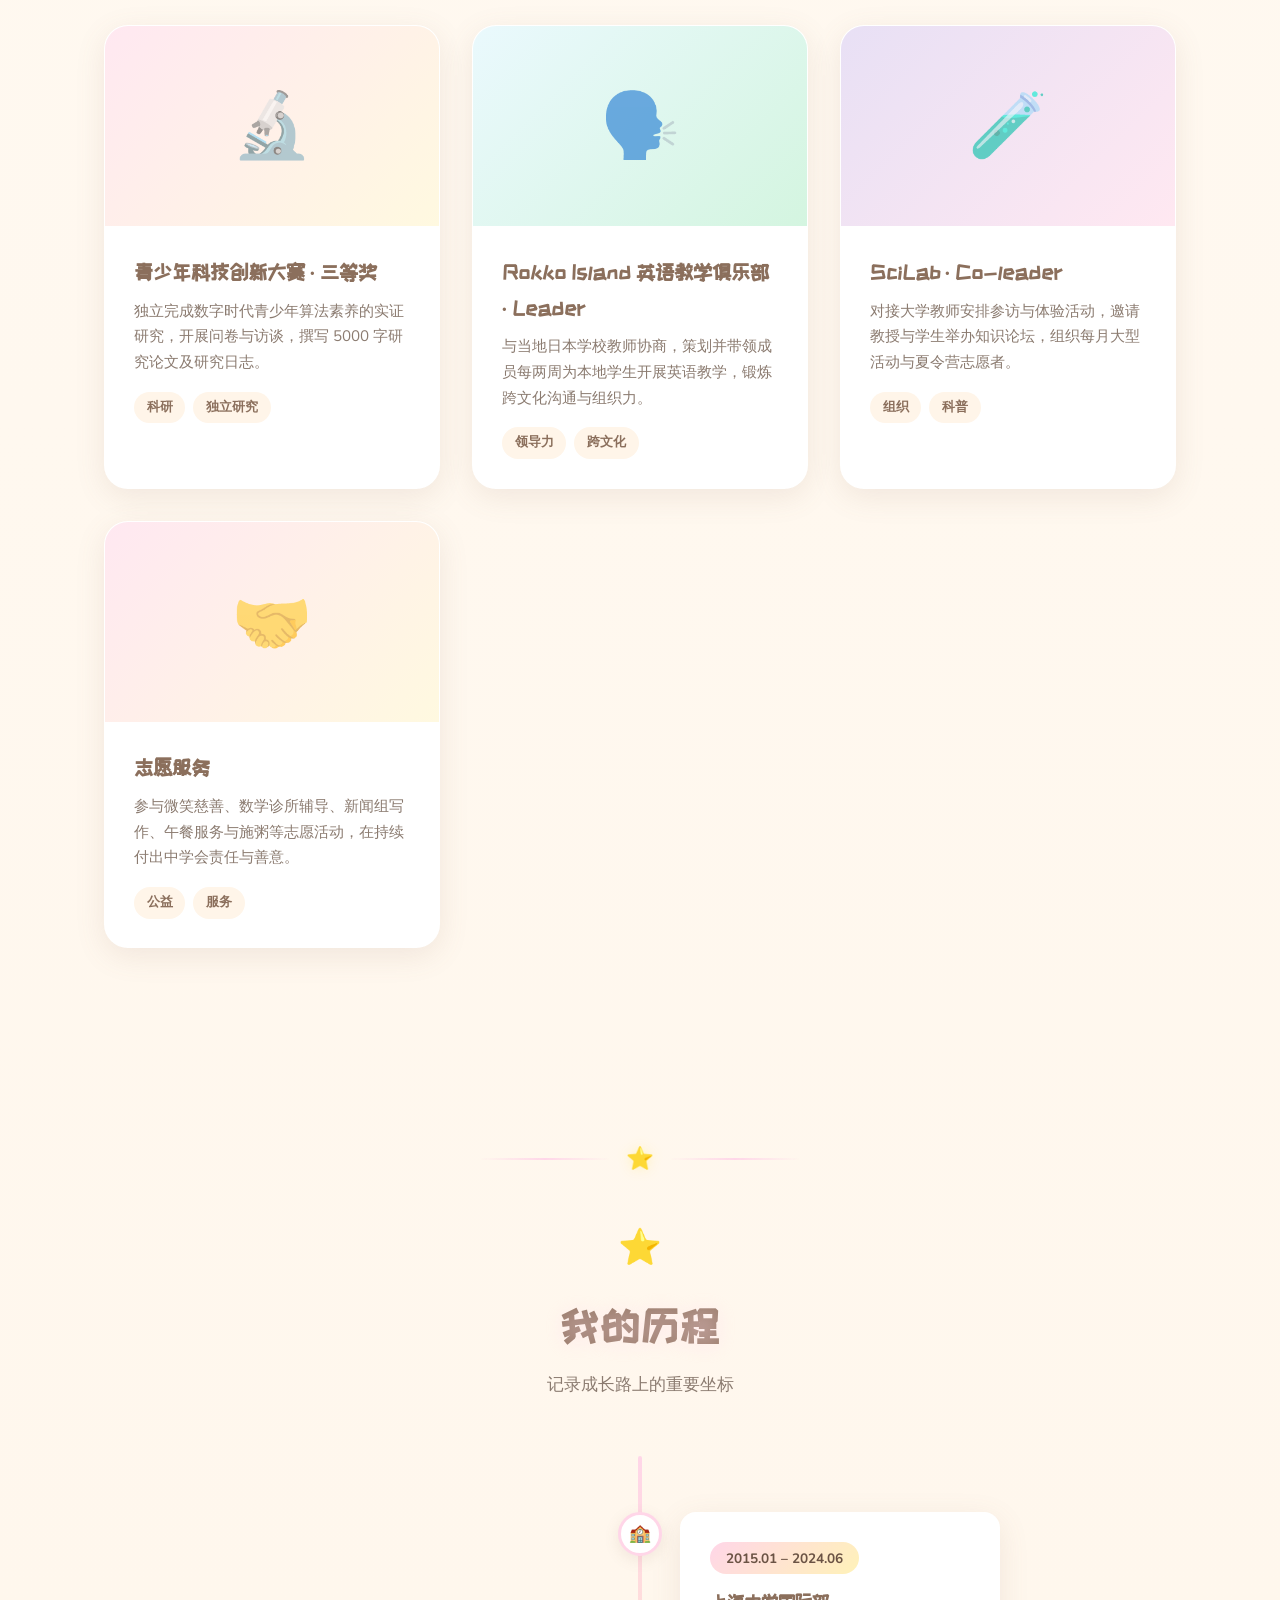
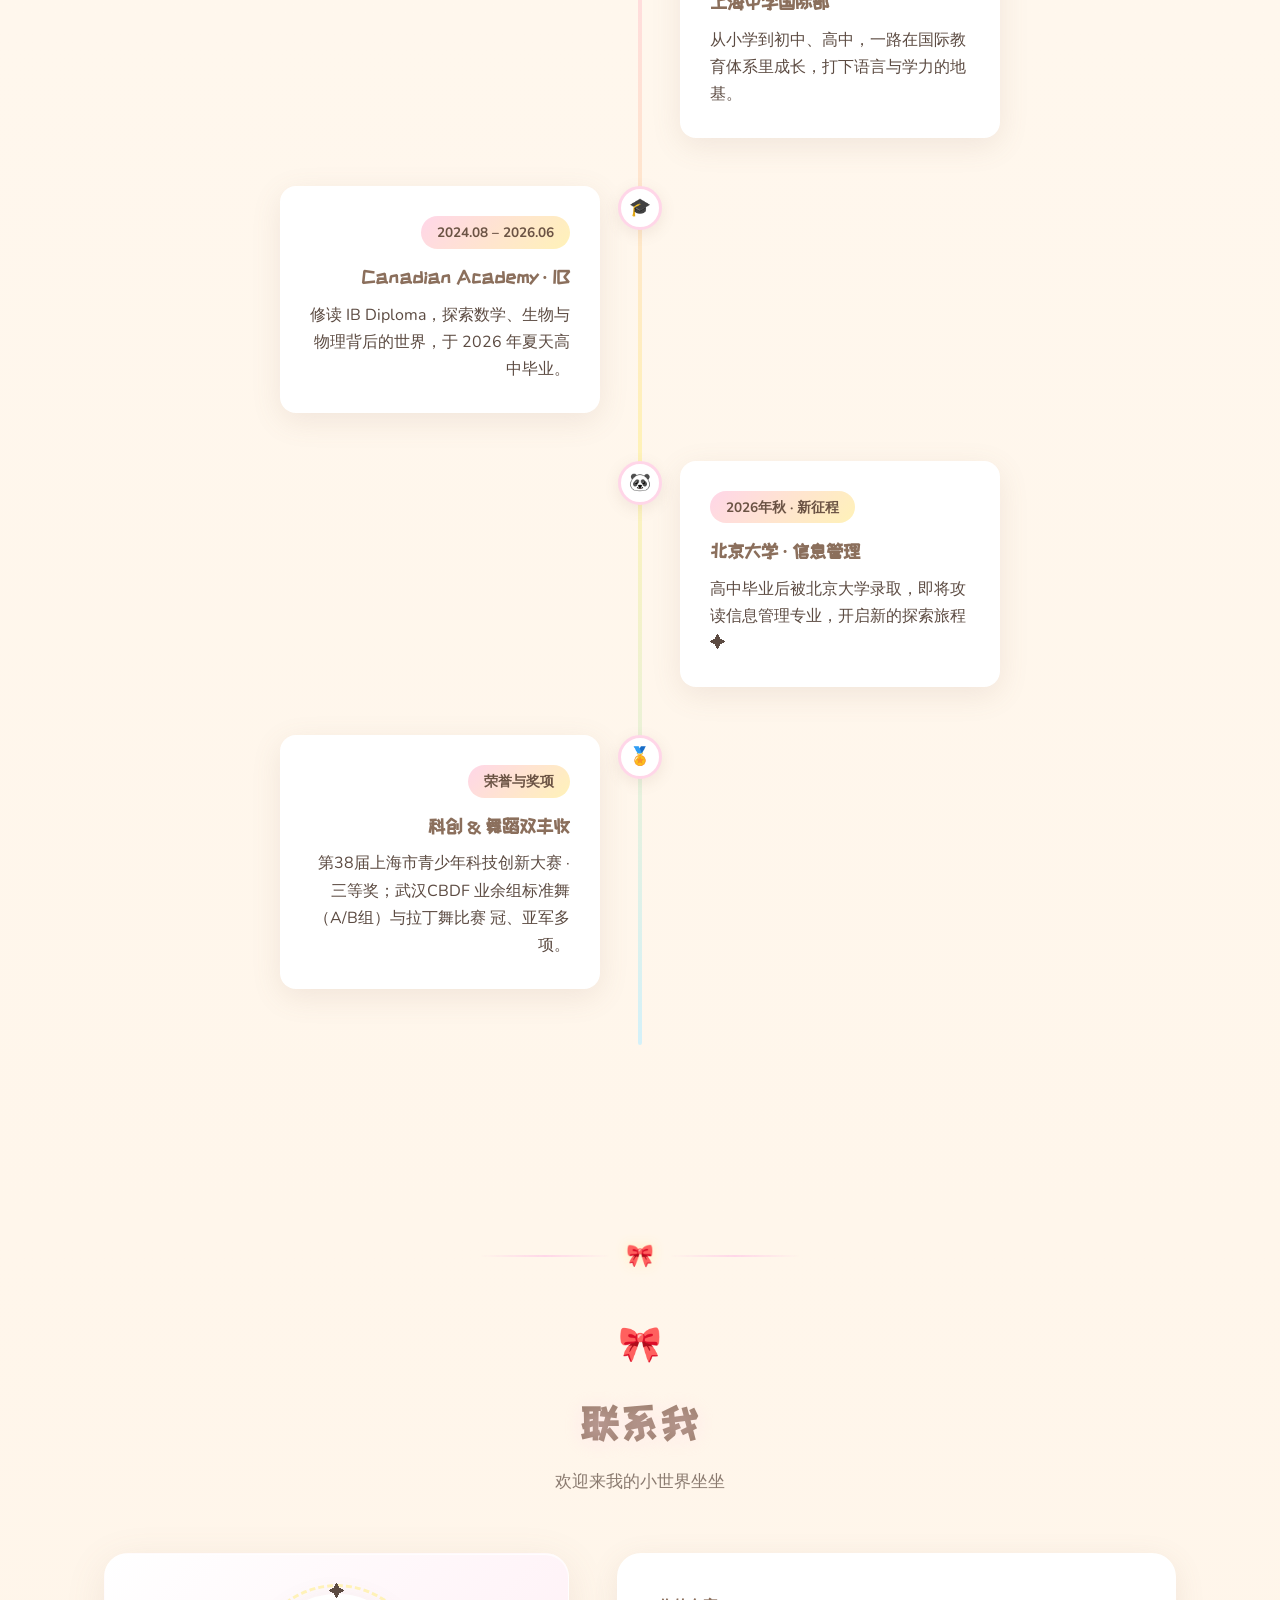
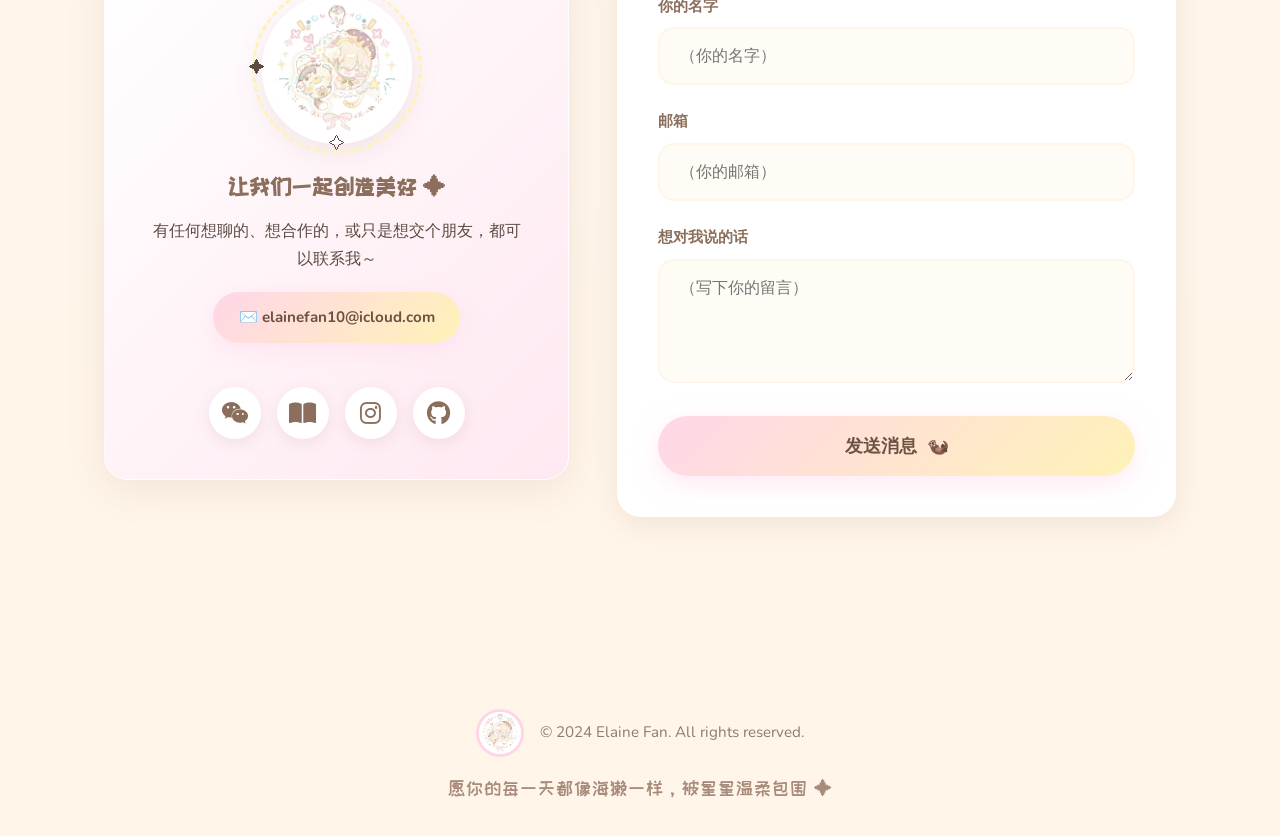
==== commit d754e41b: "Update: 打字机仅切换Elaine Fan/范意聆 + content.js集中文字 + 修复图标白边" ====
--- a/index.html
+++ b/index.html
@@ -316,6 +316,8 @@
     <!-- 提示消息 -->
     <div class="toast" id="toast"></div>
 
+    <!-- 文字内容（只改 content.js 即可修改网站所有文字） -->
+    <script src="content.js"></script>
     <script src="script.js"></script>
 </body>
 </html>
--- a/style.css
+++ b/style.css
@@ -566,9 +566,19 @@
 .skill-bubble:nth-child(3) { background: linear-gradient(135deg, var(--white) 0%, var(--blue-soft) 100%); }
 .skill-bubble:nth-child(4) { background: linear-gradient(135deg, var(--white) 0%, var(--mint) 100%); }
 .skill-bubble:nth-child(5) { background: linear-gradient(135deg, var(--white) 0%, var(--lavender) 100%); }
+.skill-bubble:nth-child(6) { background: linear-gradient(135deg, var(--white) 0%, var(--pink-soft) 100%); }
 
 .skill-icon {
-    font-size: 2rem;
+    display: flex;
+    align-items: center;
+    justify-content: center;
+    width: 56px;
+    height: 56px;
+    margin: 0 auto 0.4rem;
+    border-radius: 50%;
+    background: rgba(255, 255, 255, 0.75);
+    box-shadow: 0 2px 8px rgba(139, 111, 92, 0.12);
+    font-size: 1.8rem;
 }
 
 .skill-name {
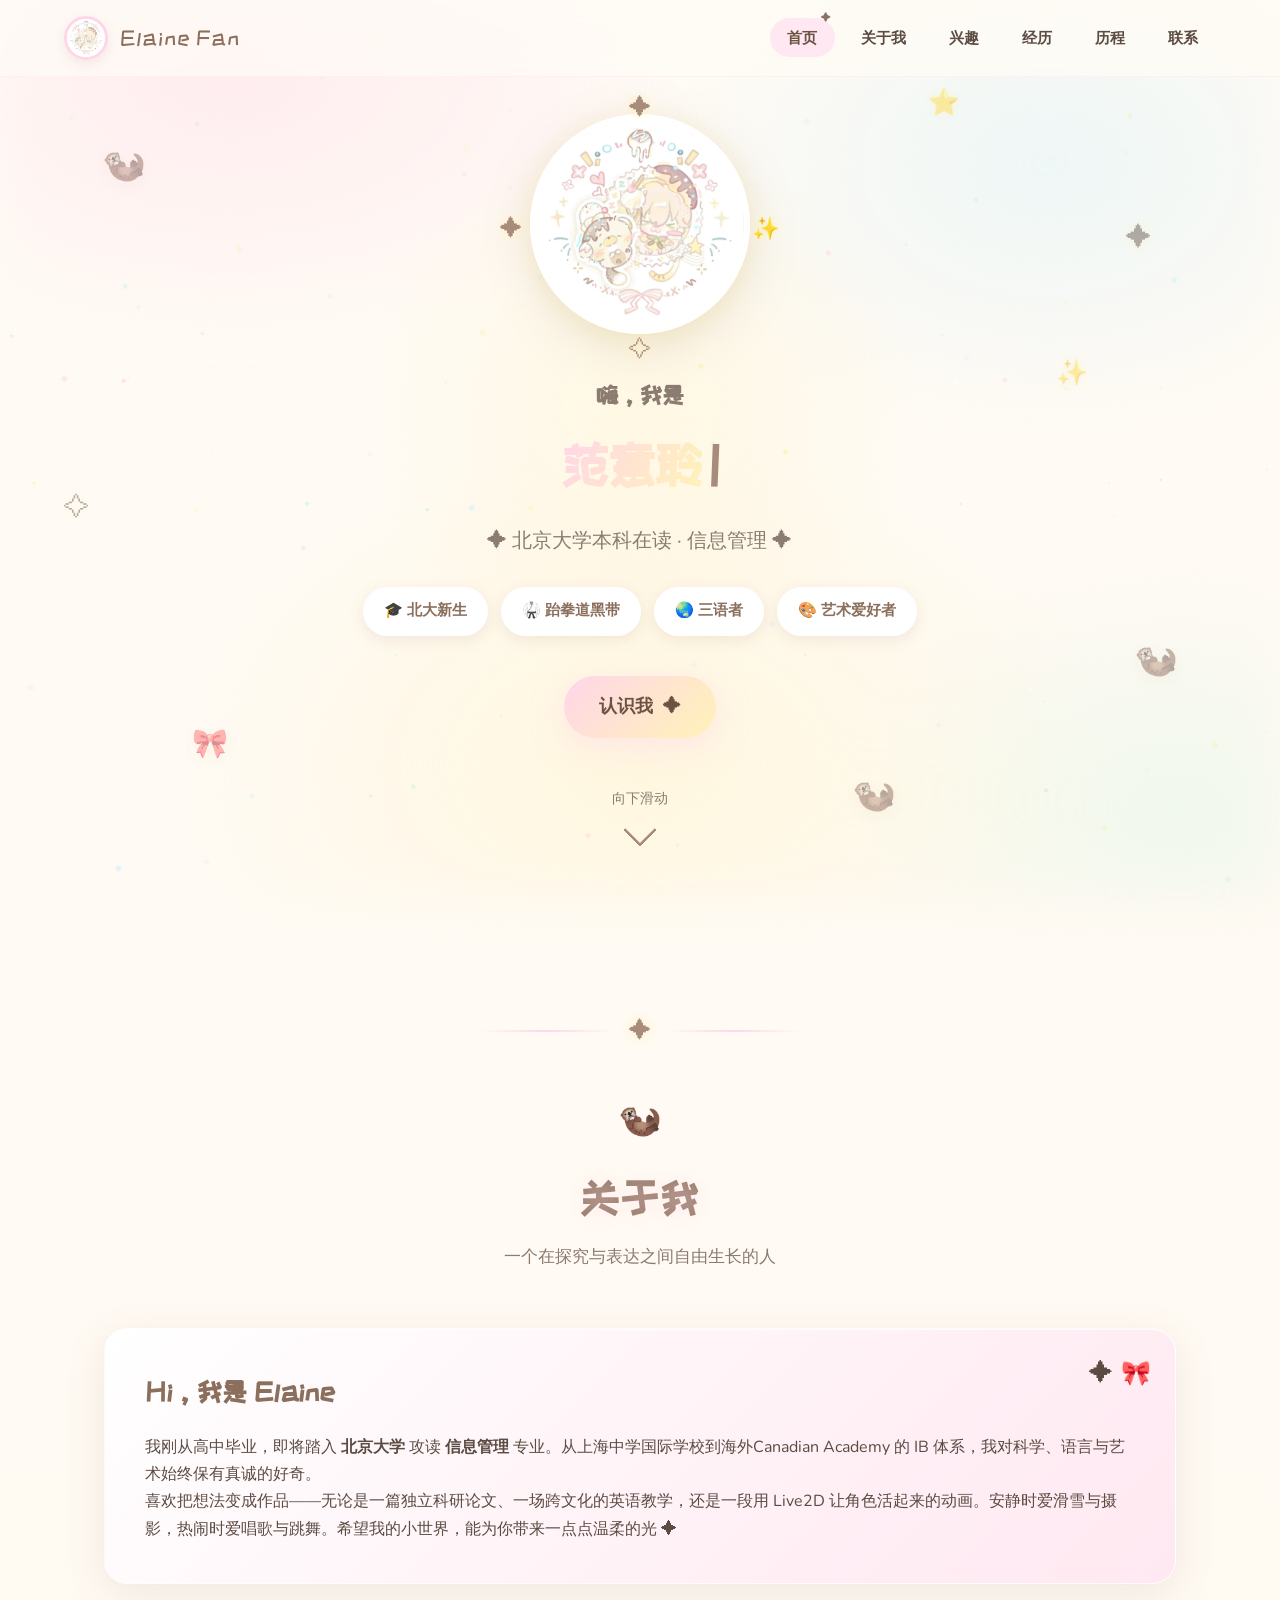
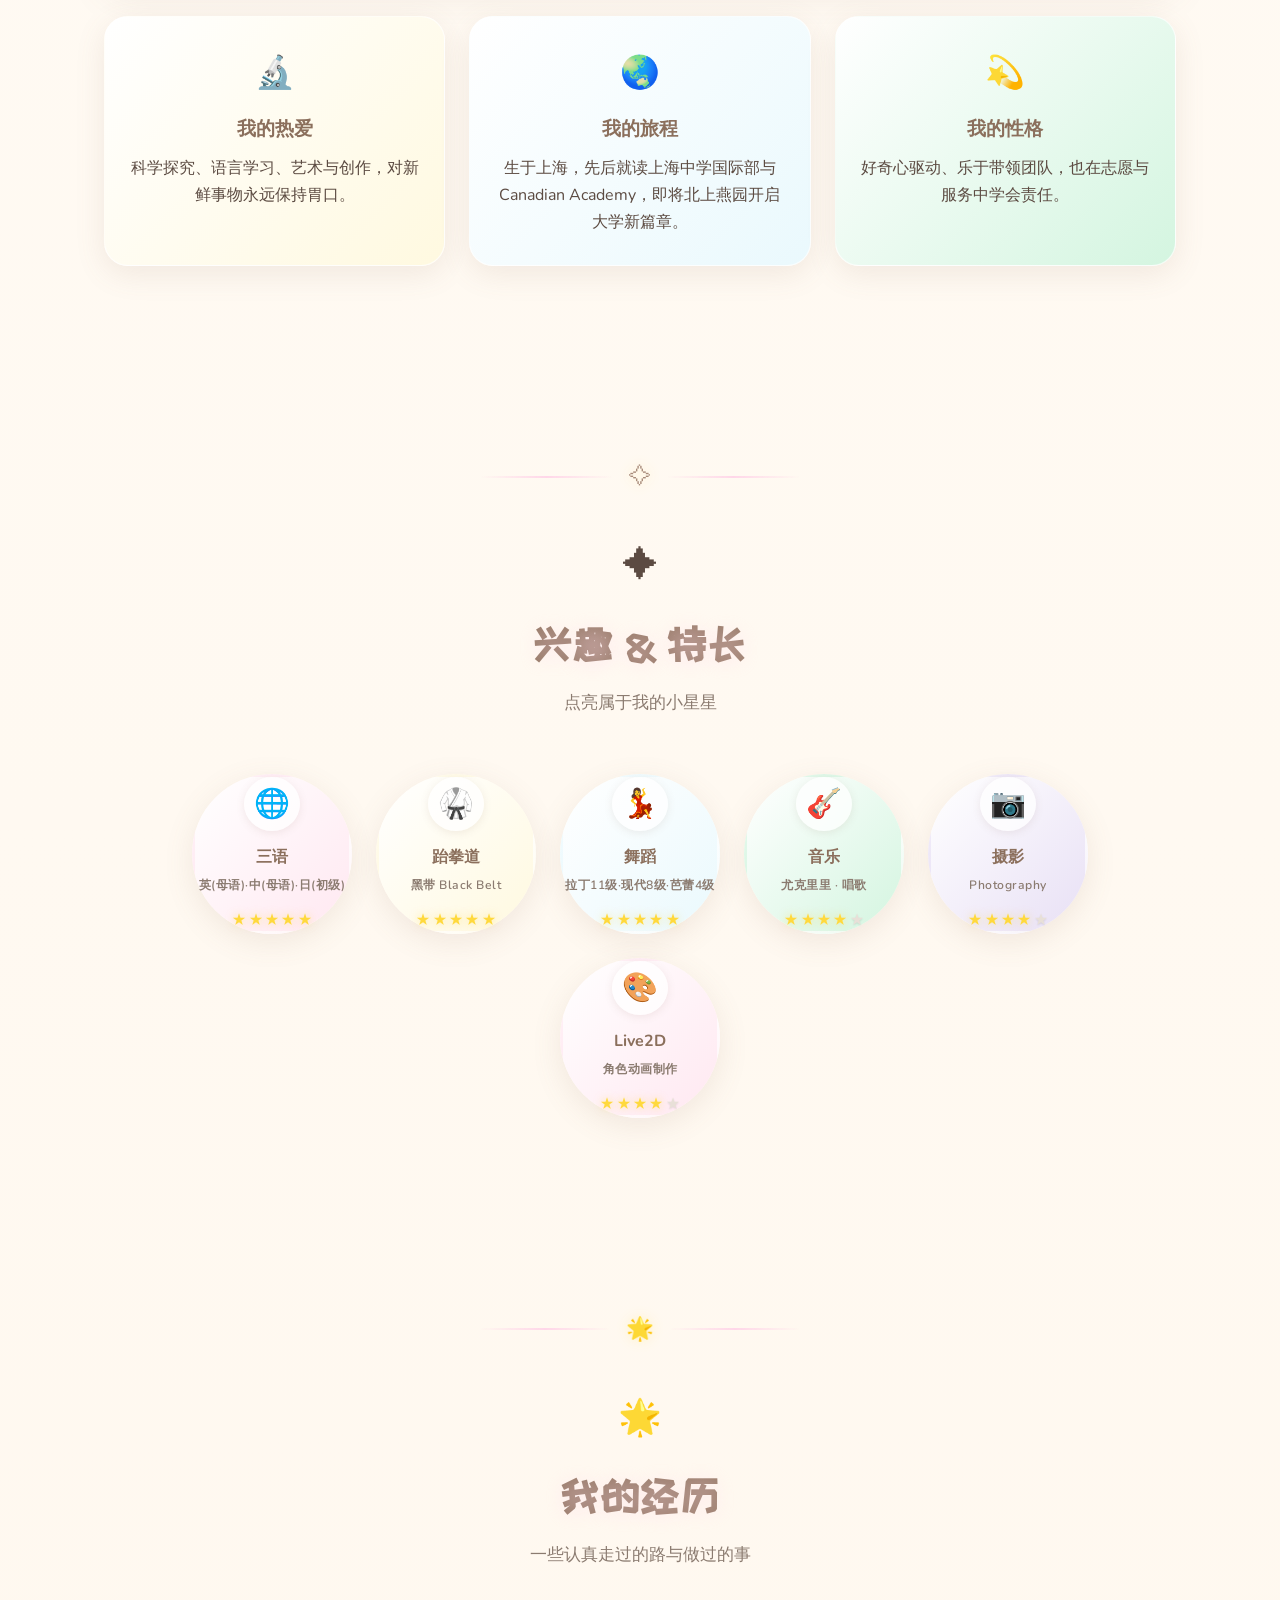
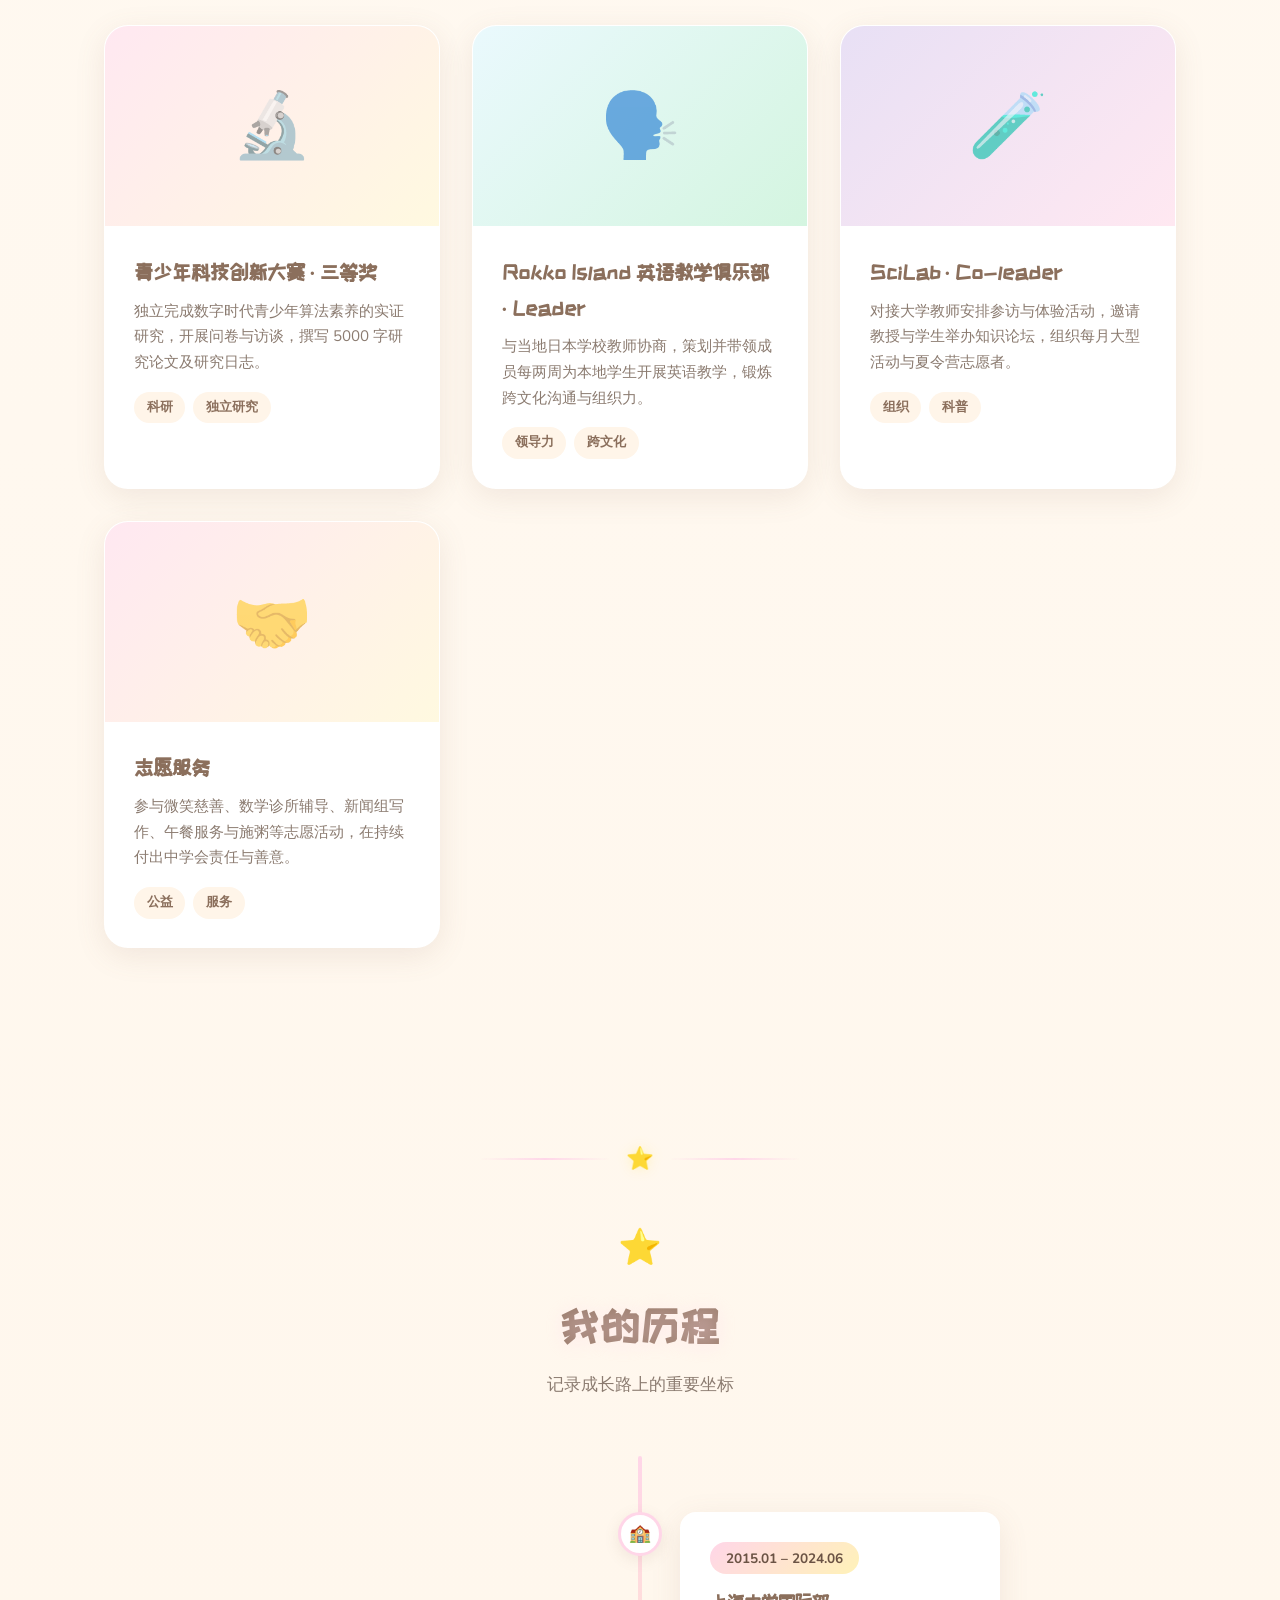
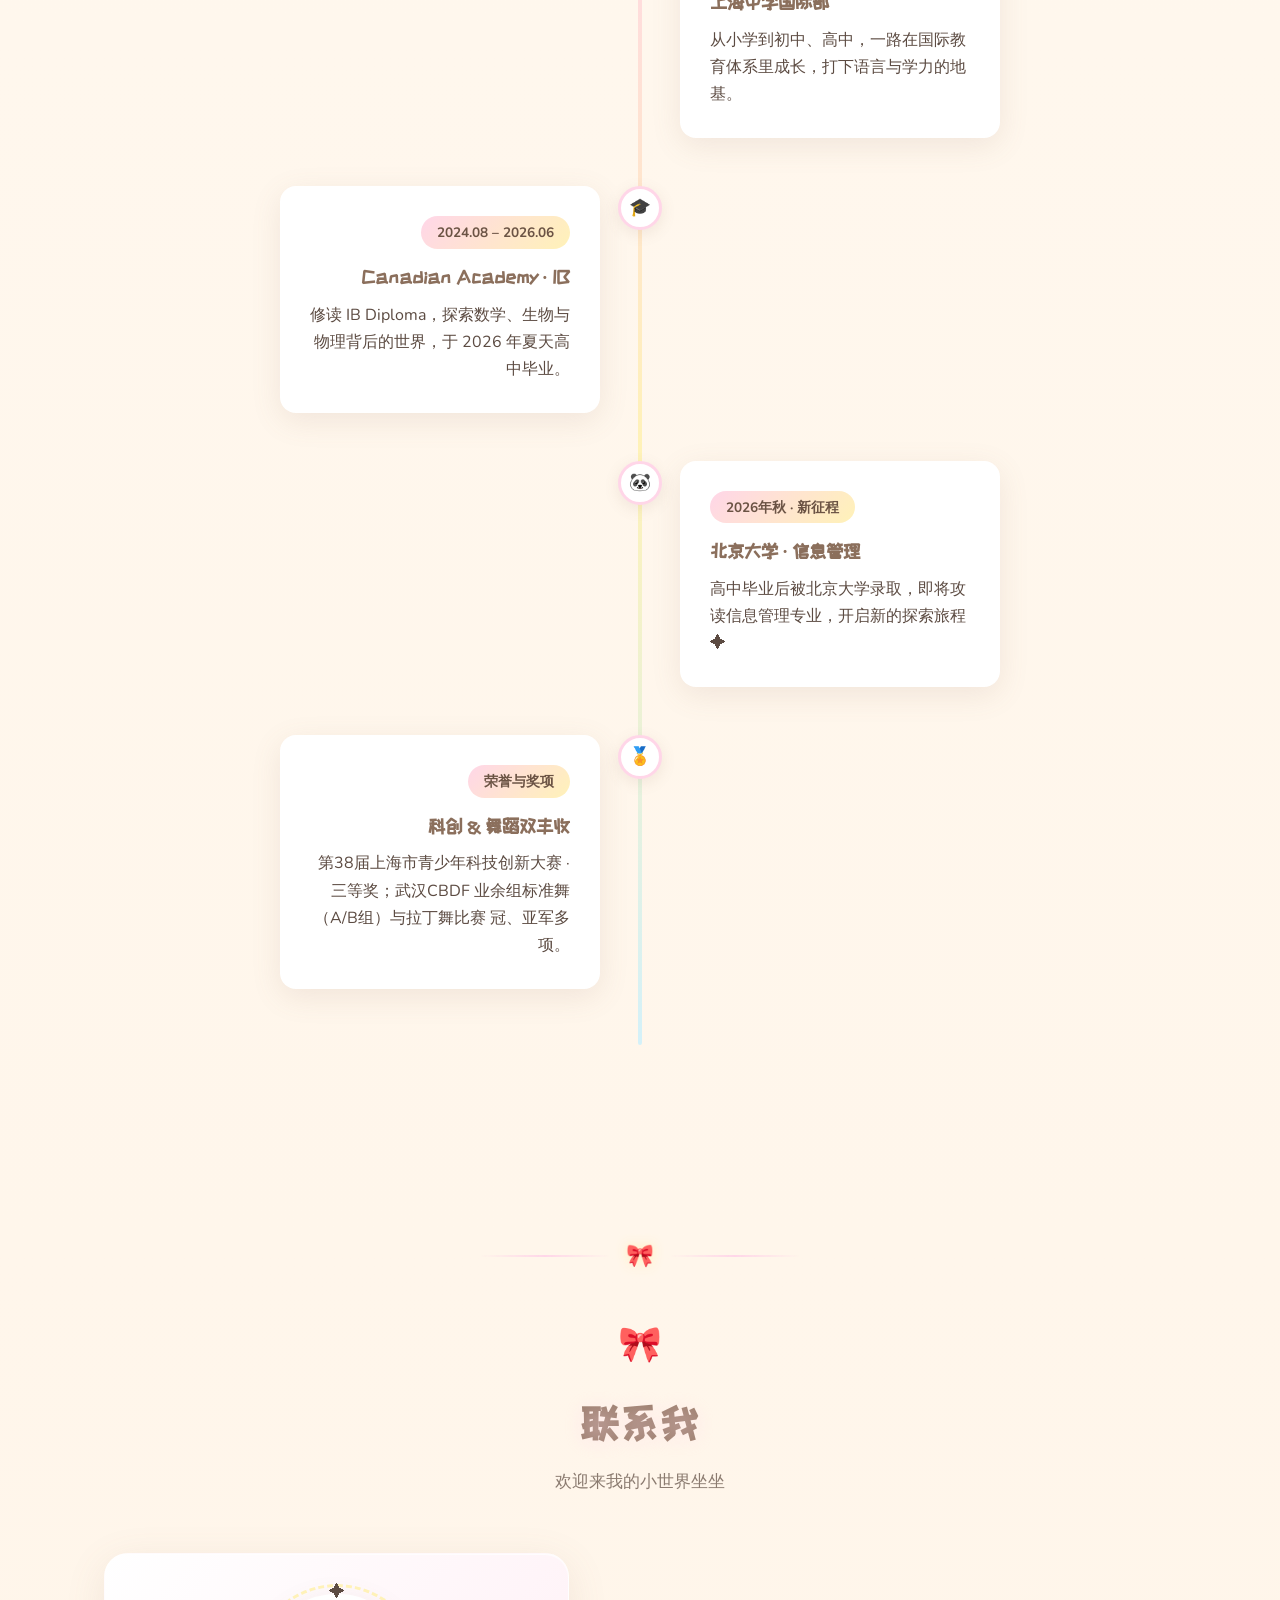
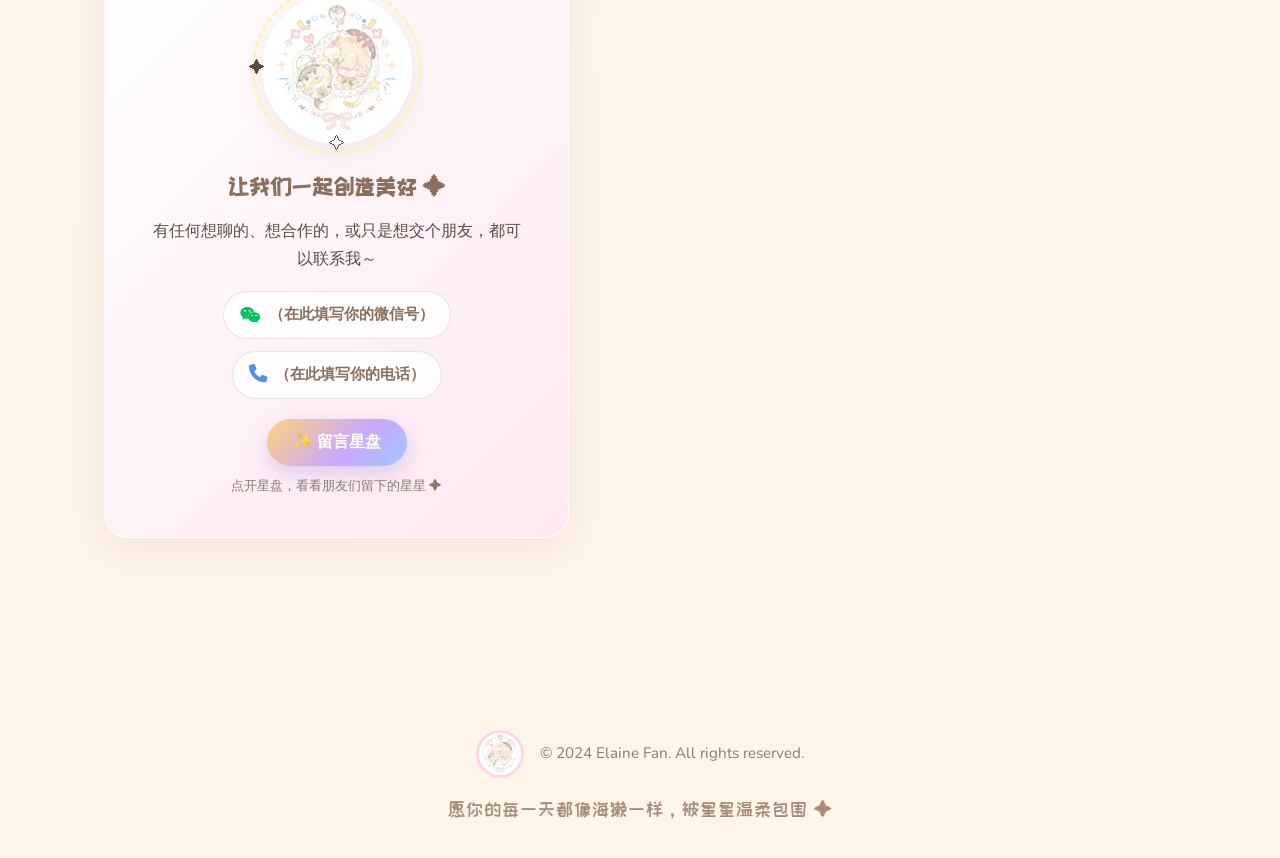
==== commit 19a8bced: "✨ 新增留言星盘/留言墙：微信+电话联系方式、星星可视化留言、匿名留言(GitHub API)、编辑器内留言管理" ====
--- a/index.html
+++ b/index.html
@@ -271,34 +271,15 @@
                     <img src="images/logo.jpg" alt="我的头像">
                     <div class="avatar-ring"><span>✦</span><span>✧</span><span>✦</span></div>
                 </div>
-                <h3>让我们一起创造美好 ✦</h3>
-                <p>有任何想聊的、想合作的，或只是想交个朋友，都可以联系我～</p>
-                <a class="email-pill" href="mailto:elainefan10@icloud.com">✉️ elainefan10@icloud.com</a>
-                <div class="social-links">
-                    <a href="#" class="social-link sl-wechat" aria-label="微信"><i class="fa-brands fa-weixin"></i></a>
-                    <a href="#" class="social-link sl-xhs" aria-label="小红书"><i class="fa-solid fa-book-open"></i></a>
-                    <a href="#" class="social-link sl-ig" aria-label="Instagram"><i class="fa-brands fa-instagram"></i></a>
-                    <a href="#" class="social-link sl-gh" aria-label="GitHub"><i class="fa-brands fa-github"></i></a>
-                </div>
-            </div>
-            <form class="contact-form" onsubmit="event.preventDefault(); showToast('消息已收到！我会尽快回复你 ✦')">
-                <div class="form-group">
-                    <label for="name">你的名字</label>
-                    <input type="text" id="name" placeholder="（你的名字）" required>
-                </div>
-                <div class="form-group">
-                    <label for="email">邮箱</label>
-                    <input type="email" id="email" placeholder="（你的邮箱）" required>
-                </div>
-                <div class="form-group">
-                    <label for="message">想对我说的话</label>
-                    <textarea id="message" rows="4" placeholder="（写下你的留言）" required></textarea>
-                </div>
-                <button type="submit" class="submit-btn">
-                    <span>发送消息</span>
-                    <span class="btn-icon">🦦</span>
-                </button>
-            </form>
+                <h3 class="contact-title">让我们一起创造美好 ✦</h3>
+                <p class="contact-text">有任何想聊的、想合作的，或只是想交个朋友，都可以联系我～</p>
+                <div class="contact-chips">
+                    <a class="contact-chip wechat-chip" id="wechatChip" href="#"><i class="fa-brands fa-weixin"></i><span class="chip-wechat"></span></a>
+                    <a class="contact-chip phone-chip" id="phoneChip" href="#"><i class="fa-solid fa-phone"></i><span class="chip-phone"></span></a>
+                </div>
+                <button class="starboard-btn" id="openStarboard">✨ 留言星盘</button>
+                <p class="starboard-hint">点开星盘，看看朋友们留下的星星 ✦</p>
+            </div>
         </div>
     </section>
 
@@ -316,6 +297,53 @@
     <!-- 提示消息 -->
     <div class="toast" id="toast"></div>
 
+    <!-- 留言星盘 / 留言墙 -->
+    <div class="starboard" id="starboard" aria-hidden="true">
+        <div class="starboard-inner">
+            <div class="starboard-top">
+                <h2>✨ 留言星盘</h2>
+                <button class="sb-close" id="closeStarboard" aria-label="关闭">✕</button>
+            </div>
+            <p class="starboard-sub">每一颗星星，都是一位来过这里的朋友 ✦</p>
+            <div class="star-field" id="starField"></div>
+            <button class="write-msg-btn" id="openWrite">✍️ 写一句留言</button>
+        </div>
+
+        <!-- 查看留言 -->
+        <div class="msg-modal" id="msgModal" aria-hidden="true">
+            <div class="msg-card">
+                <button class="msg-close" id="closeMsg">✕</button>
+                <div class="msg-body" id="msgBody"></div>
+                <div class="msg-meta" id="msgMeta"></div>
+            </div>
+        </div>
+
+        <!-- 写留言 -->
+        <div class="write-modal" id="writeModal" aria-hidden="true">
+            <div class="write-card">
+                <button class="msg-close" id="closeWrite">✕</button>
+                <h3>✍️ 留下你的星星</h3>
+                <div class="form-group">
+                    <label>你的名字</label>
+                    <input type="text" id="msgName" placeholder="（怎么称呼你）" maxlength="20">
+                </div>
+                <div class="form-group">
+                    <label>想说的话</label>
+                    <textarea id="msgText" rows="4" placeholder="写点什么吧～" maxlength="500"></textarea>
+                </div>
+                <div class="form-group">
+                    <label>图片链接（可选）</label>
+                    <input type="url" id="msgImage" placeholder="https://... 图片地址">
+                </div>
+                <div class="form-group">
+                    <label>视频链接（可选）</label>
+                    <input type="url" id="msgVideo" placeholder="https://... 视频地址（B站 / YouTube 等）">
+                </div>
+                <button class="submit-btn" id="submitMsg"><span>发送这颗星星</span><span class="btn-icon">✦</span></button>
+            </div>
+        </div>
+    </div>
+
     <!-- 文字内容（只改 content.js 即可修改网站所有文字） -->
     <script src="content.js"></script>
     <script src="script.js"></script>
--- a/style.css
+++ b/style.css
@@ -1311,3 +1311,98 @@
 }
 
 .hero-content { position: relative; z-index: 2; }
+
+/* ===== 联系方式：微信 + 电话 ===== */
+.contact-chips { display: flex; gap: 12px; flex-wrap: wrap; justify-content: center; margin: 18px 0 4px; }
+.contact-chip {
+    display: inline-flex; align-items: center; gap: 8px; text-decoration: none;
+    padding: 10px 16px; border-radius: 30px; font-weight: 700; font-size: .95rem;
+    background: rgba(255,255,255,.82); border: 1.5px solid rgba(139,111,92,.18); color: var(--brown);
+    transition: transform .15s ease, box-shadow .15s ease;
+}
+.contact-chip i { font-size: 1.15rem; }
+.wechat-chip i { color: #07C160; }
+.phone-chip i { color: #5B8DEF; }
+.contact-chip:hover { transform: translateY(-2px); box-shadow: 0 6px 18px var(--shadow-hover); }
+.chip-wechat:empty::before, .chip-phone:empty::before { content: '（待填写）'; color: #c2b3aa; font-weight: 400; }
+
+.starboard-btn {
+    margin-top: 16px; border: none; cursor: pointer; font-weight: 700; font-size: 1rem;
+    padding: 13px 26px; border-radius: 30px; color: #fff;
+    background: linear-gradient(135deg, #FFD27A, #C8A8FF 60%, #9EC9FF);
+    box-shadow: 0 8px 22px rgba(160,130,220,.35);
+    transition: transform .15s ease, filter .15s ease;
+}
+.starboard-btn:hover { transform: translateY(-2px); filter: brightness(1.04); }
+.starboard-btn:active { transform: scale(.97); }
+.starboard-hint { font-size: .8rem; color: var(--text-light); margin: 10px 0 0; }
+
+/* ===== 留言星盘 / 留言墙 ===== */
+.starboard {
+    position: fixed; inset: 0; z-index: 100; display: none; overflow: hidden;
+    background: linear-gradient(160deg, #1b1640, #2a1f5c 50%, #3a2a6b);
+    color: #fff;
+}
+.starboard.open { display: block; animation: sbFade .3s ease; }
+@keyframes sbFade { from { opacity: 0; } to { opacity: 1; } }
+.starboard-inner {
+    position: relative; z-index: 2; height: 100%;
+    display: flex; flex-direction: column; padding: 18px 16px calc(20px + env(safe-area-inset-bottom));
+}
+.starboard-top { display: flex; align-items: center; justify-content: space-between; }
+.starboard-top h2 { margin: 0; font-size: 1.3rem; }
+.sb-close {
+    width: 38px; height: 38px; border-radius: 50%; border: none; cursor: pointer;
+    font-size: 1.1rem; background: rgba(255,255,255,.15); color: #fff;
+}
+.sb-close:hover { background: rgba(255,255,255,.28); }
+.starboard-sub { margin: 6px 0 10px; font-size: .85rem; color: rgba(255,255,255,.7); }
+.star-field { position: relative; flex: 1; overflow: auto; }
+.star {
+    position: absolute; cursor: pointer; font-size: 1.6rem; line-height: 1; user-select: none;
+    filter: drop-shadow(0 0 6px rgba(255,236,170,.85));
+    transition: transform .2s ease; animation: twinkle 3s ease-in-out infinite;
+}
+.star:hover { transform: scale(1.35); }
+.star .star-label {
+    display: block; font-size: .62rem; text-align: center; margin-top: 2px;
+    color: rgba(255,255,255,.85); max-width: 84px; overflow: hidden;
+    text-overflow: ellipsis; white-space: nowrap;
+}
+@keyframes twinkle { 0%,100% { opacity: .75; transform: translateY(0); } 50% { opacity: 1; transform: translateY(-4px); } }
+.write-msg-btn {
+    margin-top: 12px; align-self: center; border: none; cursor: pointer; font-weight: 700; font-size: .98rem;
+    padding: 12px 24px; border-radius: 30px; color: #3a2a6b;
+    background: linear-gradient(135deg, #FFE7A3, #FFD0E6); box-shadow: 0 6px 18px rgba(0,0,0,.25);
+}
+.write-msg-btn:active { transform: scale(.97); }
+
+/* 查看 / 写留言 弹层 */
+.msg-modal, .write-modal {
+    position: absolute; inset: 0; z-index: 5; display: none;
+    align-items: center; justify-content: center; padding: 20px;
+    background: rgba(10,8,30,.6); backdrop-filter: blur(3px);
+}
+.msg-modal.show, .write-modal.show { display: flex; animation: sbFade .25s ease; }
+.msg-card, .write-card {
+    position: relative; width: min(440px, 92vw); max-height: 86vh; overflow: auto;
+    background: linear-gradient(160deg, #FFF7F0, #F3F0FF); color: var(--text);
+    border-radius: 22px; padding: 24px 22px; box-shadow: 0 20px 60px rgba(0,0,0,.4);
+}
+.msg-close {
+    position: absolute; top: 12px; right: 12px; width: 32px; height: 32px; border-radius: 50%;
+    border: none; cursor: pointer; font-size: 1rem; background: rgba(139,111,92,.12); color: var(--brown);
+}
+.msg-body { font-size: 1.05rem; line-height: 1.7; white-space: pre-wrap; word-break: break-word; margin-top: 6px; }
+.msg-body img, .msg-body video { max-width: 100%; border-radius: 14px; margin-top: 12px; display: block; }
+.msg-body a { color: #7a5fd0; }
+.msg-meta { margin-top: 14px; font-size: .8rem; color: var(--text-light); text-align: right; }
+.write-card h3 { margin: 0 0 14px; }
+.write-card .form-group { margin-bottom: 12px; }
+.write-card label { display: block; font-size: .85rem; font-weight: 600; margin-bottom: 5px; }
+.write-card input, .write-card textarea {
+    width: 100%; padding: 11px 13px; border: 1.5px solid rgba(139,111,92,.2); border-radius: 12px;
+    font-size: .95rem; font-family: inherit; background: #fff; outline: none; color: var(--text); resize: vertical;
+}
+.write-card input:focus, .write-card textarea:focus { border-color: var(--pink); }
+.write-card .submit-btn { width: 100%; margin-top: 6px; }
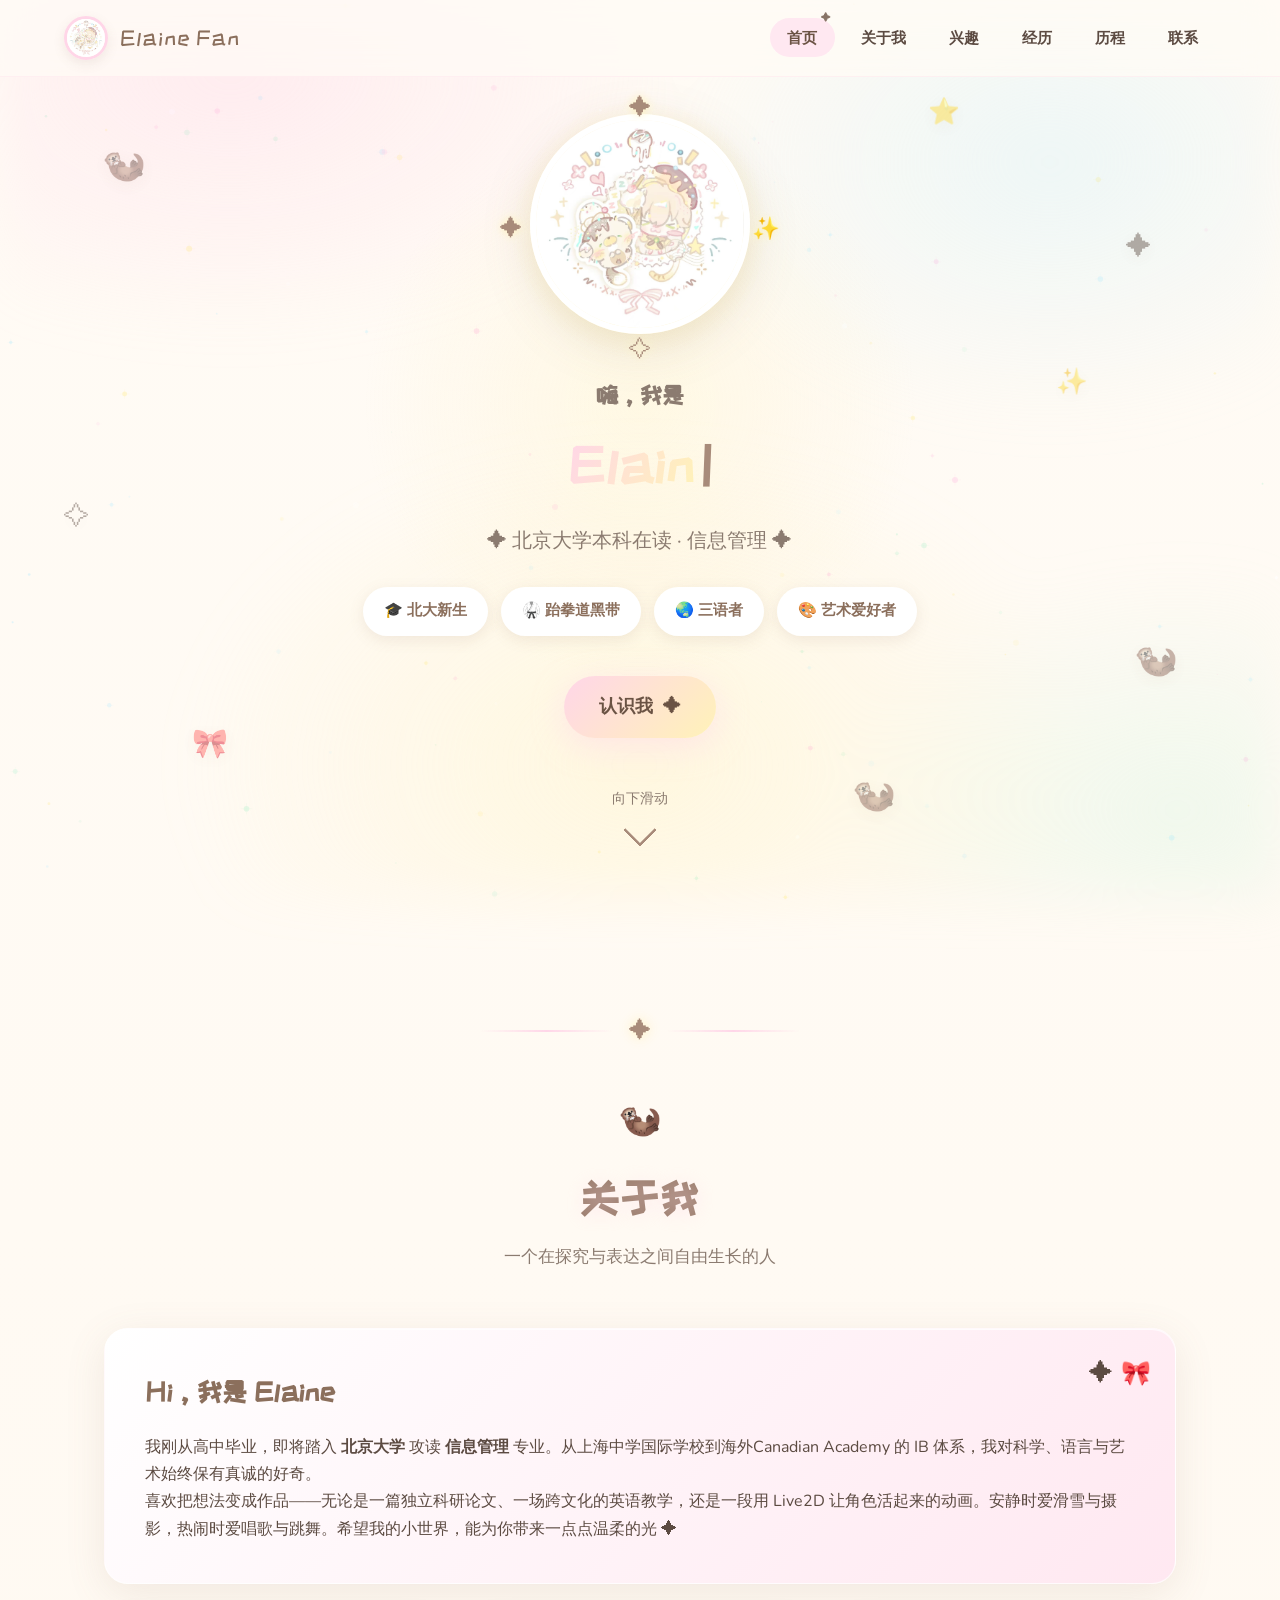
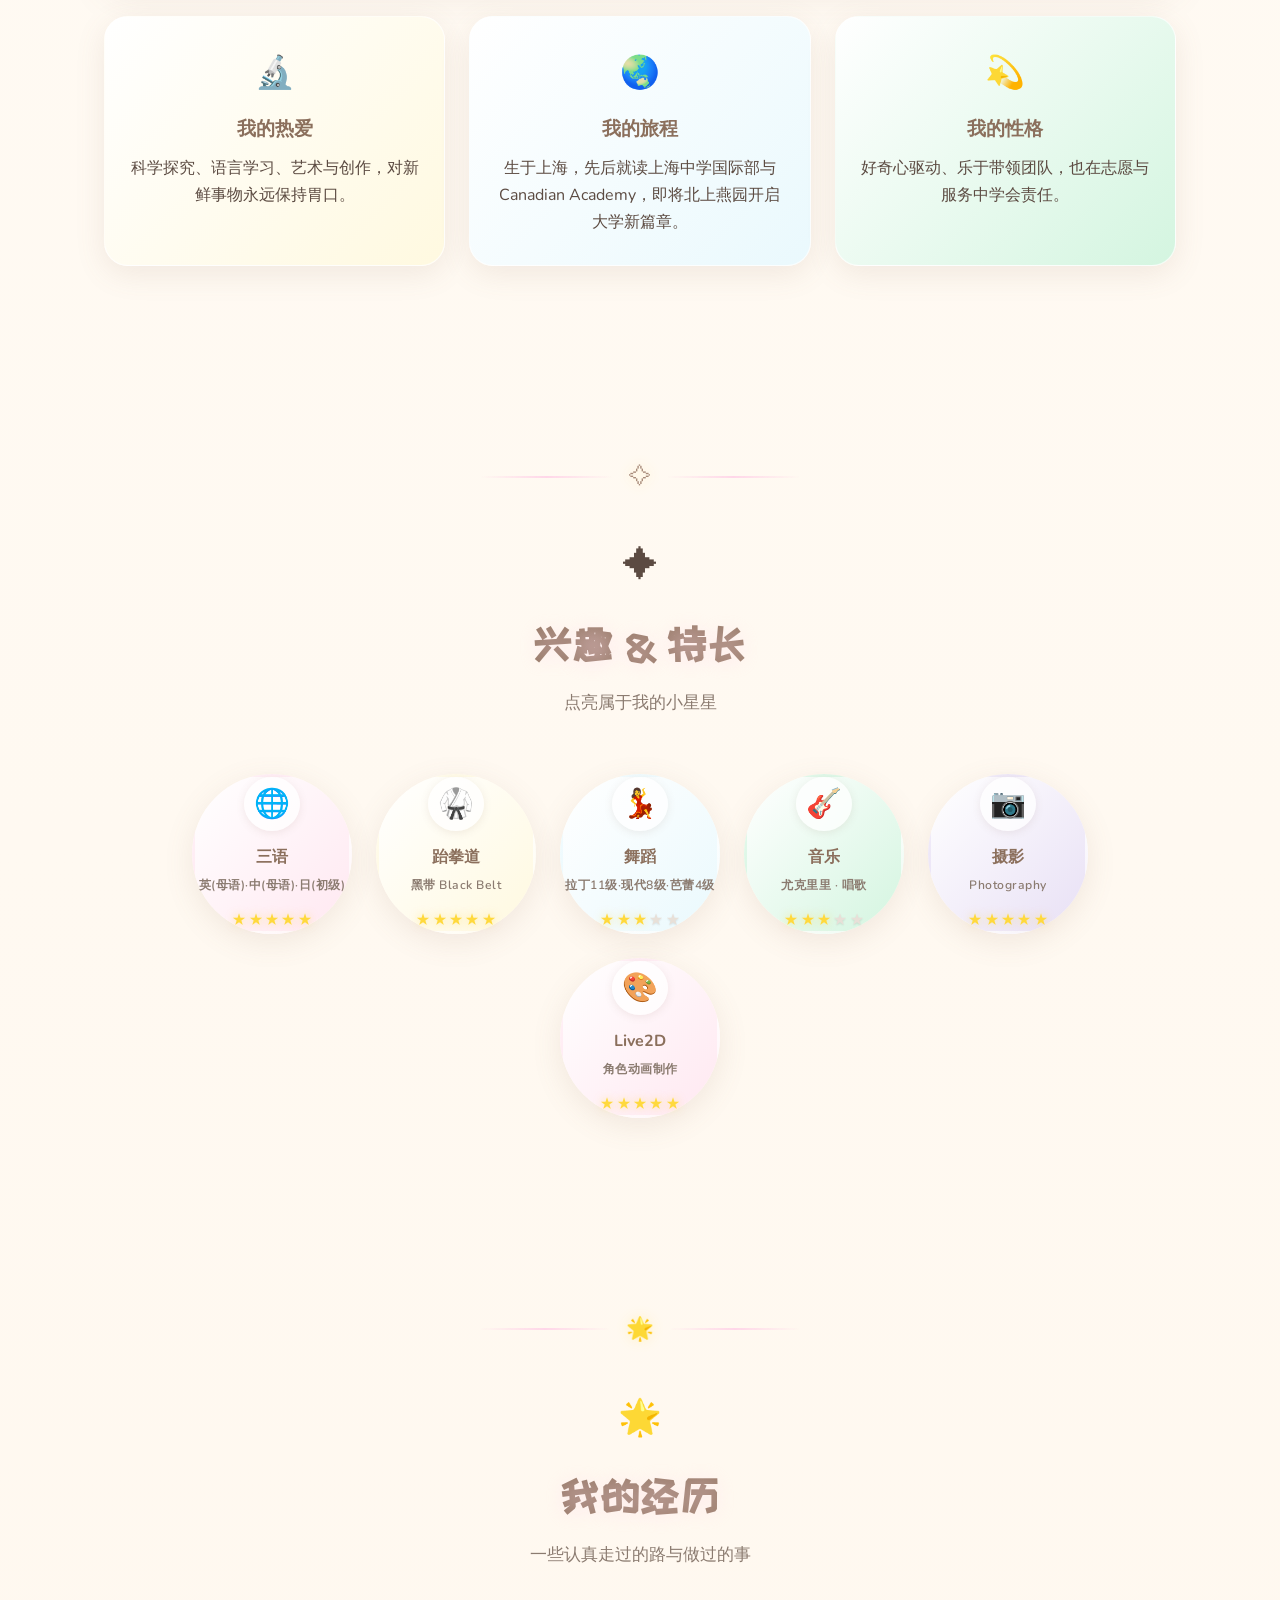
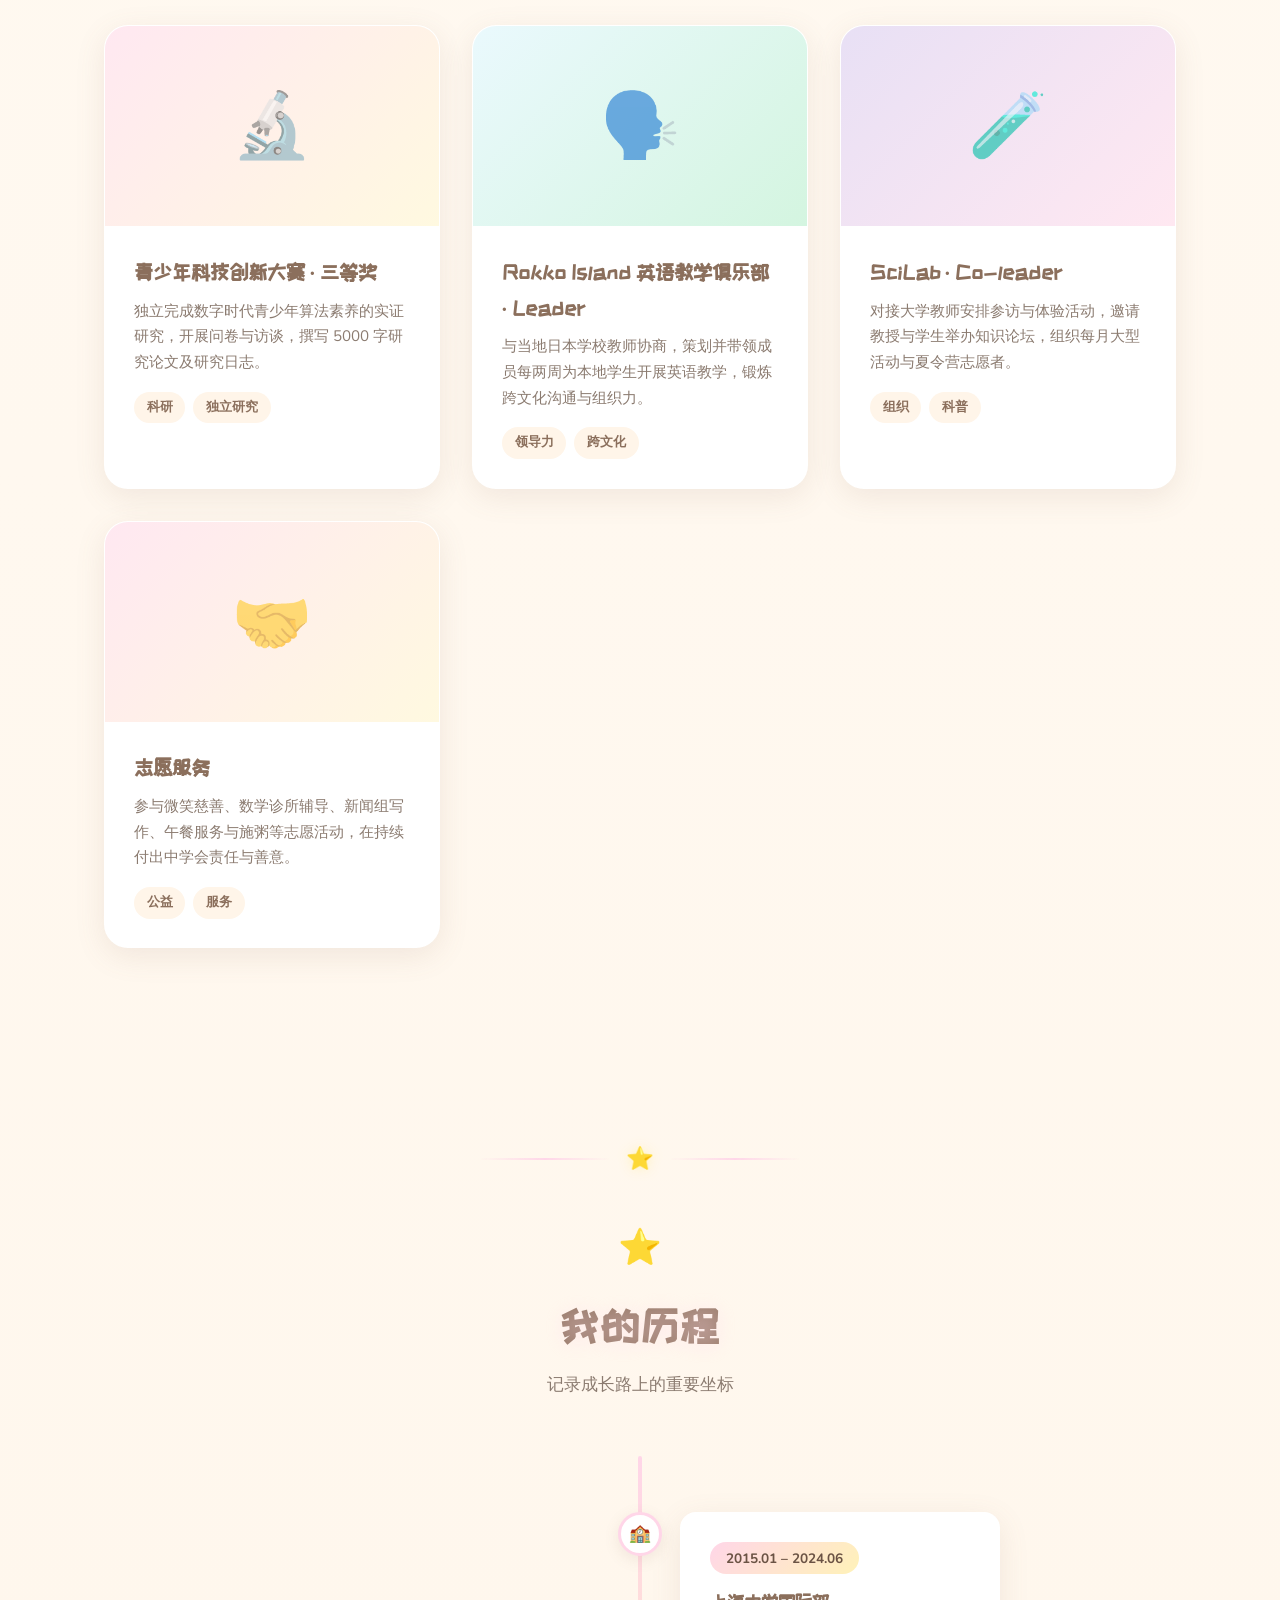
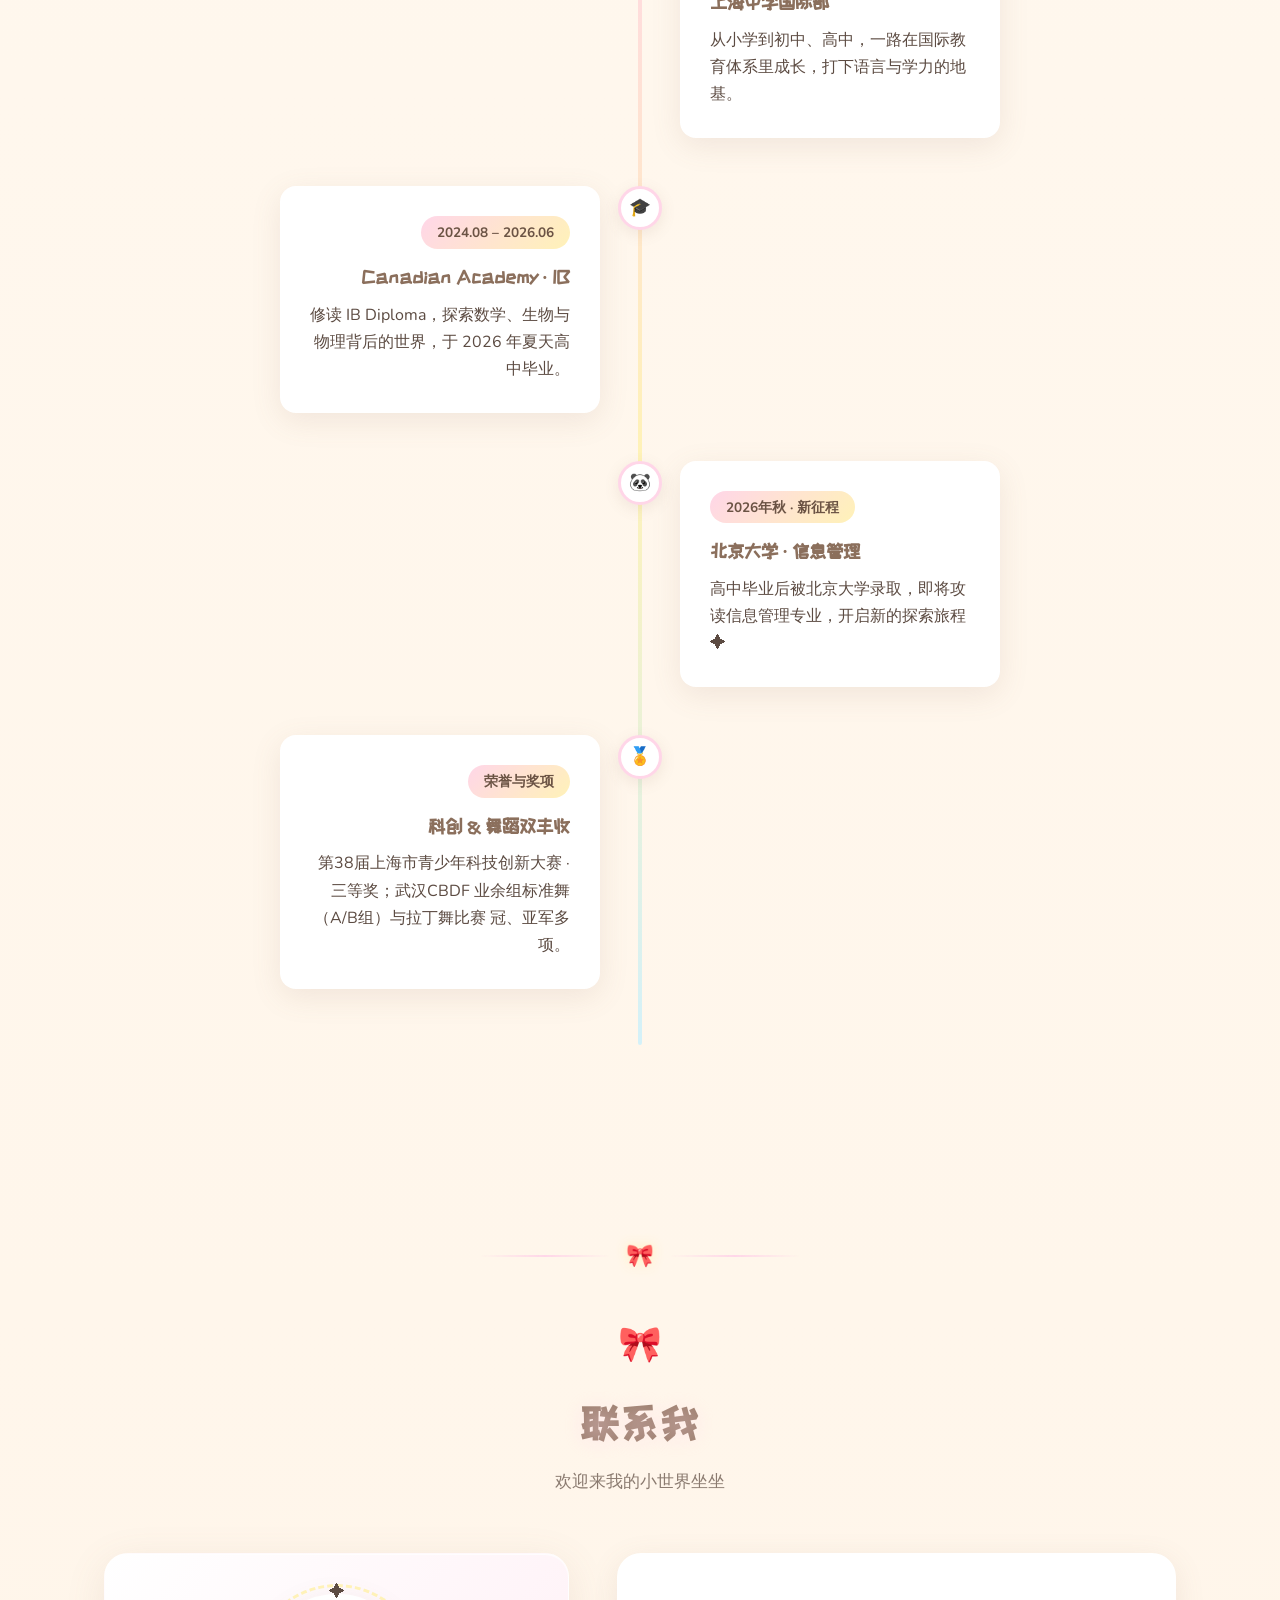
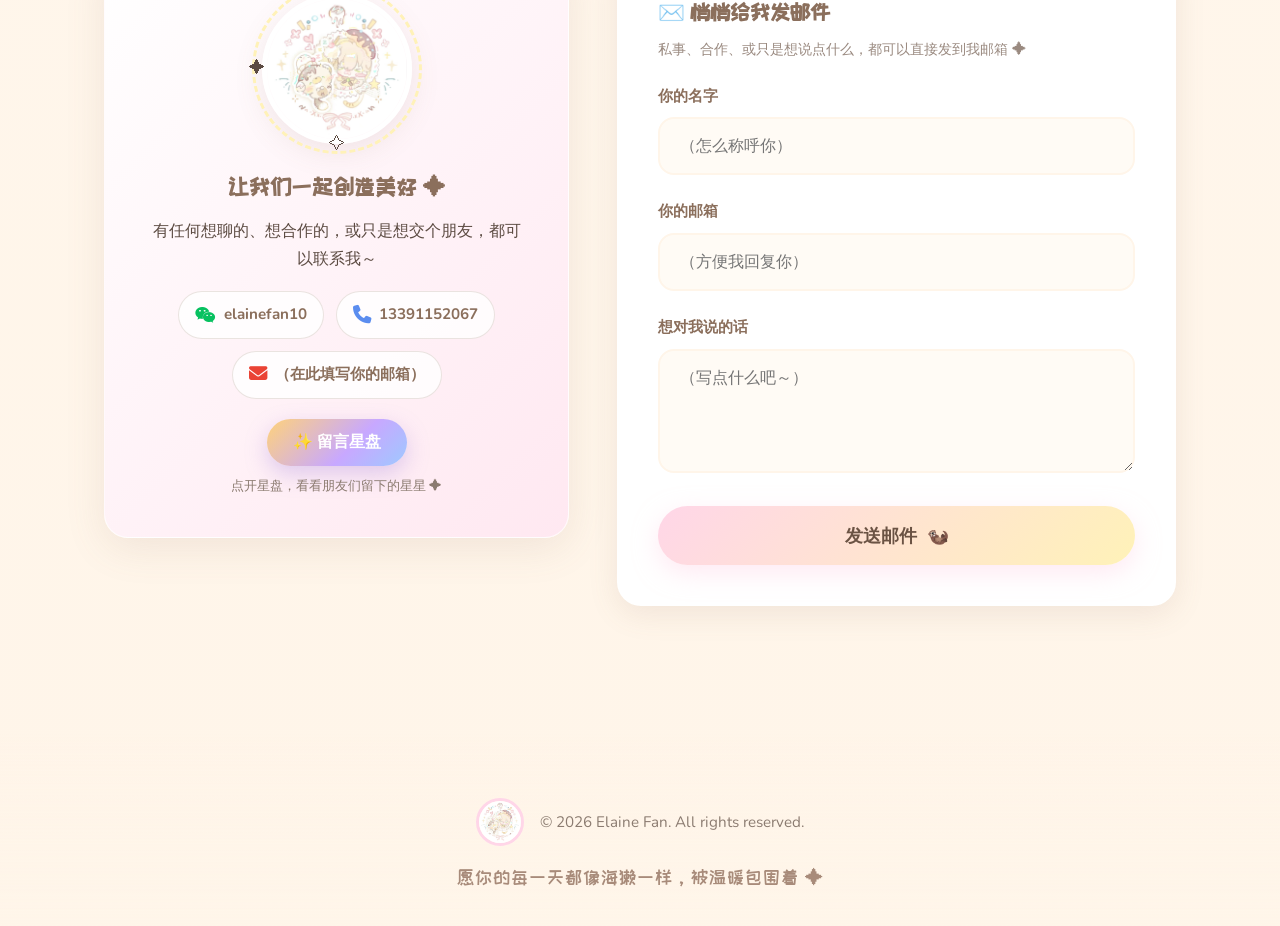
==== commit ebd44eb2: "✨ 加回邮箱联系方式+恢复右侧发邮件表单；留言支持从相册直接上传图片/视频(存仓库)，不再用链接" ====
--- a/index.html
+++ b/index.html
@@ -276,10 +276,29 @@
                 <div class="contact-chips">
                     <a class="contact-chip wechat-chip" id="wechatChip" href="#"><i class="fa-brands fa-weixin"></i><span class="chip-wechat"></span></a>
                     <a class="contact-chip phone-chip" id="phoneChip" href="#"><i class="fa-solid fa-phone"></i><span class="chip-phone"></span></a>
+                    <a class="contact-chip email-chip" id="emailChip" href="#"><i class="fa-solid fa-envelope"></i><span class="chip-email"></span></a>
                 </div>
                 <button class="starboard-btn" id="openStarboard">✨ 留言星盘</button>
                 <p class="starboard-hint">点开星盘，看看朋友们留下的星星 ✦</p>
             </div>
+
+            <form class="contact-form" id="contactForm">
+                <h3 class="form-title">✉️ 悄悄给我发邮件</h3>
+                <p class="form-sub">私事、合作、或只是想说点什么，都可以直接发到我邮箱 ✦</p>
+                <div class="form-group">
+                    <label for="cName">你的名字</label>
+                    <input type="text" id="cName" placeholder="（怎么称呼你）">
+                </div>
+                <div class="form-group">
+                    <label for="cEmail">你的邮箱</label>
+                    <input type="email" id="cEmail" placeholder="（方便我回复你）">
+                </div>
+                <div class="form-group">
+                    <label for="cMessage">想对我说的话</label>
+                    <textarea id="cMessage" rows="4" placeholder="（写点什么吧～）"></textarea>
+                </div>
+                <button type="submit" class="submit-btn"><span>发送邮件</span><span class="btn-icon">🦦</span></button>
+            </form>
         </div>
     </section>
 
@@ -332,12 +351,14 @@
                     <textarea id="msgText" rows="4" placeholder="写点什么吧～" maxlength="500"></textarea>
                 </div>
                 <div class="form-group">
-                    <label>图片链接（可选）</label>
-                    <input type="url" id="msgImage" placeholder="https://... 图片地址">
-                </div>
-                <div class="form-group">
-                    <label>视频链接（可选）</label>
-                    <input type="url" id="msgVideo" placeholder="https://... 视频地址（B站 / YouTube 等）">
+                    <label>📷 传张图片（从相册选，可选）</label>
+                    <input type="file" id="msgImageFile" accept="image/*" class="file-input">
+                    <div class="upload-preview" id="imgPreview"></div>
+                </div>
+                <div class="form-group">
+                    <label>🎬 传个视频（从相册选，可选）</label>
+                    <input type="file" id="msgVideoFile" accept="video/*" class="file-input">
+                    <div class="upload-preview" id="vidPreview"></div>
                 </div>
                 <button class="submit-btn" id="submitMsg"><span>发送这颗星星</span><span class="btn-icon">✦</span></button>
             </div>
--- a/style.css
+++ b/style.css
@@ -1323,8 +1323,19 @@
 .contact-chip i { font-size: 1.15rem; }
 .wechat-chip i { color: #07C160; }
 .phone-chip i { color: #5B8DEF; }
+.email-chip i { color: #EA4335; }
 .contact-chip:hover { transform: translateY(-2px); box-shadow: 0 6px 18px var(--shadow-hover); }
-.chip-wechat:empty::before, .chip-phone:empty::before { content: '（待填写）'; color: #c2b3aa; font-weight: 400; }
+.chip-wechat:empty::before, .chip-phone:empty::before, .chip-email:empty::before { content: '（待填写）'; color: #c2b3aa; font-weight: 400; }
+
+/* 联系表单标题 */
+.form-title { font-family: var(--font-cute); color: var(--brown); font-size: 1.35rem; margin-bottom: .4rem; }
+.form-sub { color: #9a8a80; font-size: .9rem; margin-bottom: 1.4rem; }
+
+/* 留言上传：从相册选文件 + 预览 */
+.file-input { width: 100%; font-size: .9rem; color: var(--brown); padding: 10px; border: 2px dashed var(--cream-dark); border-radius: var(--radius-sm); background: var(--cream); cursor: pointer; }
+.file-input:hover { border-color: var(--pink); }
+.upload-preview { margin-top: 10px; }
+.preview-thumb { max-width: 100%; max-height: 160px; border-radius: 12px; box-shadow: 0 4px 14px var(--shadow); }
 
 .starboard-btn {
     margin-top: 16px; border: none; cursor: pointer; font-weight: 700; font-size: 1rem;
@@ -1339,7 +1350,7 @@
 
 /* ===== 留言星盘 / 留言墙 ===== */
 .starboard {
-    position: fixed; inset: 0; z-index: 100; display: none; overflow: hidden;
+    position: fixed; inset: 0; z-index: 2000; display: none; overflow: hidden;
     background: linear-gradient(160deg, #1b1640, #2a1f5c 50%, #3a2a6b);
     color: #fff;
 }
@@ -1358,13 +1369,13 @@
 .sb-close:hover { background: rgba(255,255,255,.28); }
 .starboard-sub { margin: 6px 0 10px; font-size: .85rem; color: rgba(255,255,255,.7); }
 .star-field { position: relative; flex: 1; overflow: auto; }
-.star {
+.msg-star {
     position: absolute; cursor: pointer; font-size: 1.6rem; line-height: 1; user-select: none;
     filter: drop-shadow(0 0 6px rgba(255,236,170,.85));
     transition: transform .2s ease; animation: twinkle 3s ease-in-out infinite;
 }
-.star:hover { transform: scale(1.35); }
-.star .star-label {
+.msg-star:hover { transform: scale(1.35); }
+.msg-star .msg-star-label {
     display: block; font-size: .62rem; text-align: center; margin-top: 2px;
     color: rgba(255,255,255,.85); max-width: 84px; overflow: hidden;
     text-overflow: ellipsis; white-space: nowrap;
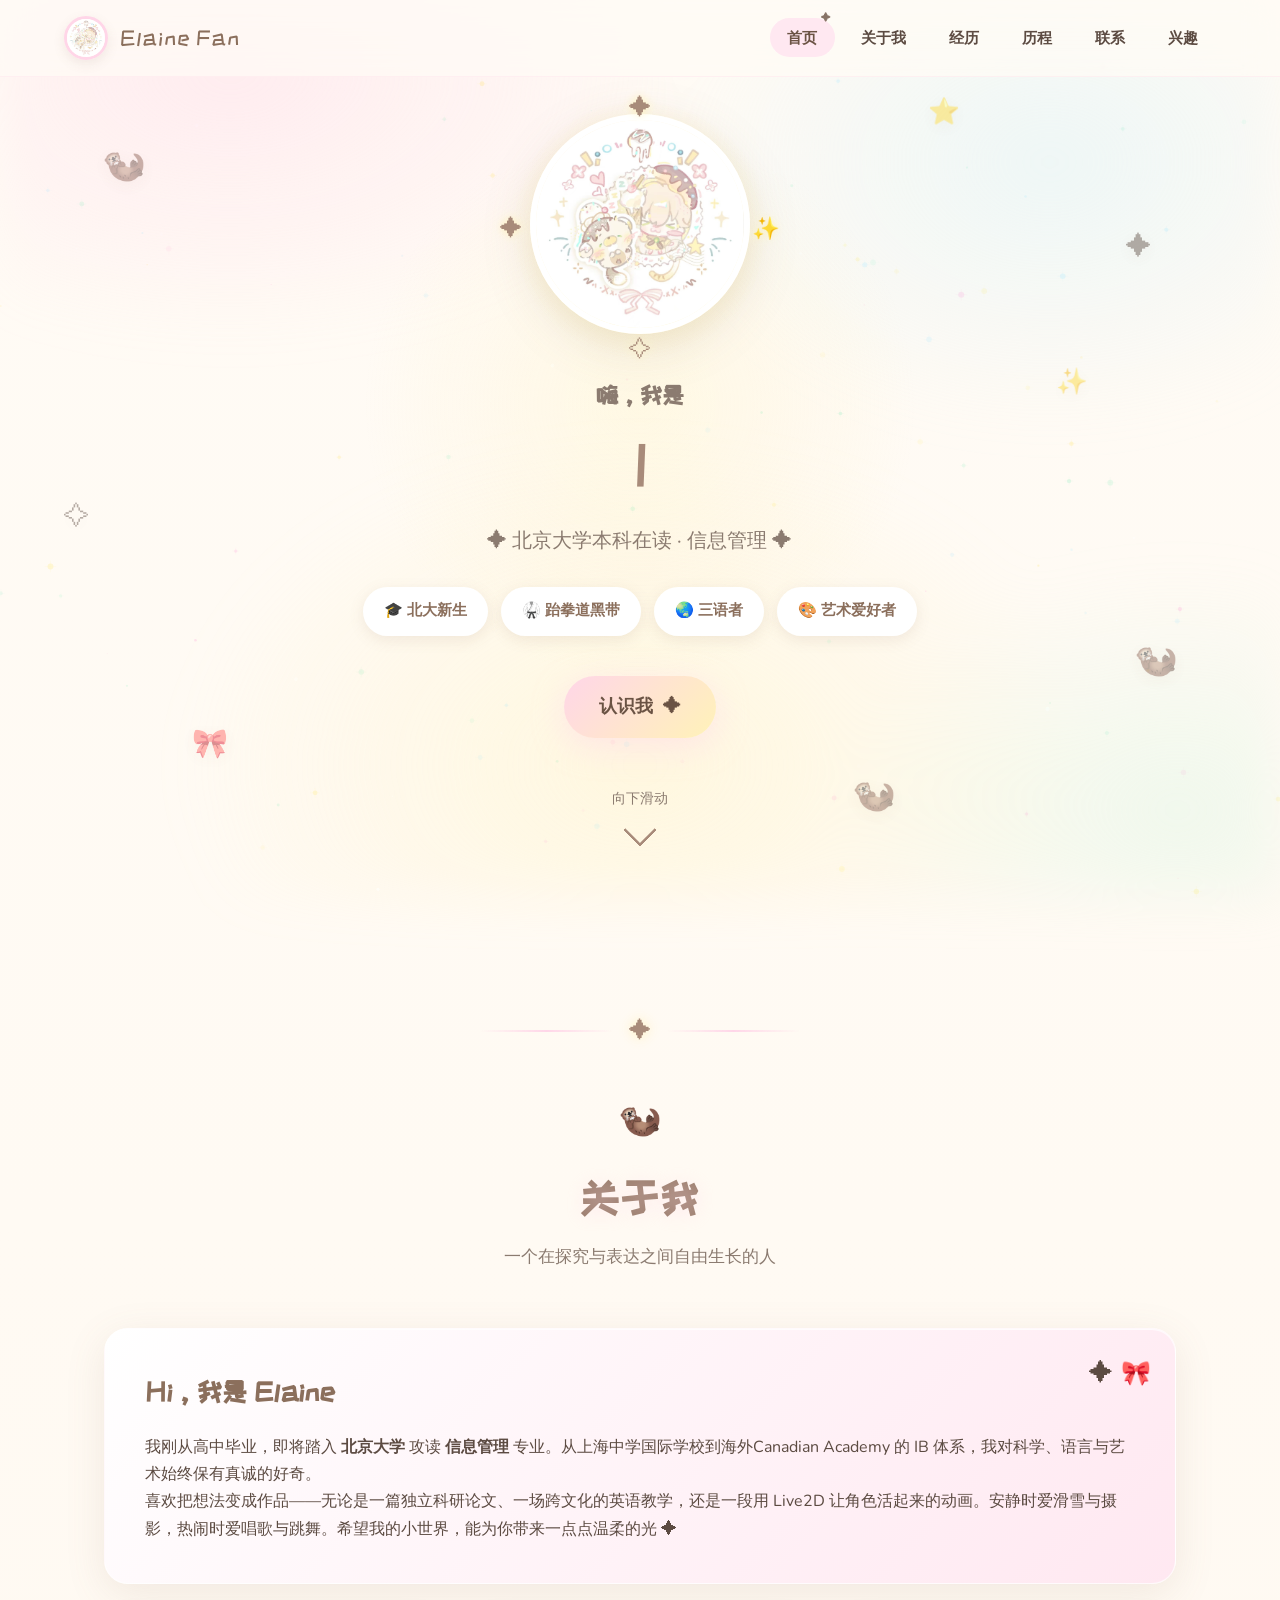
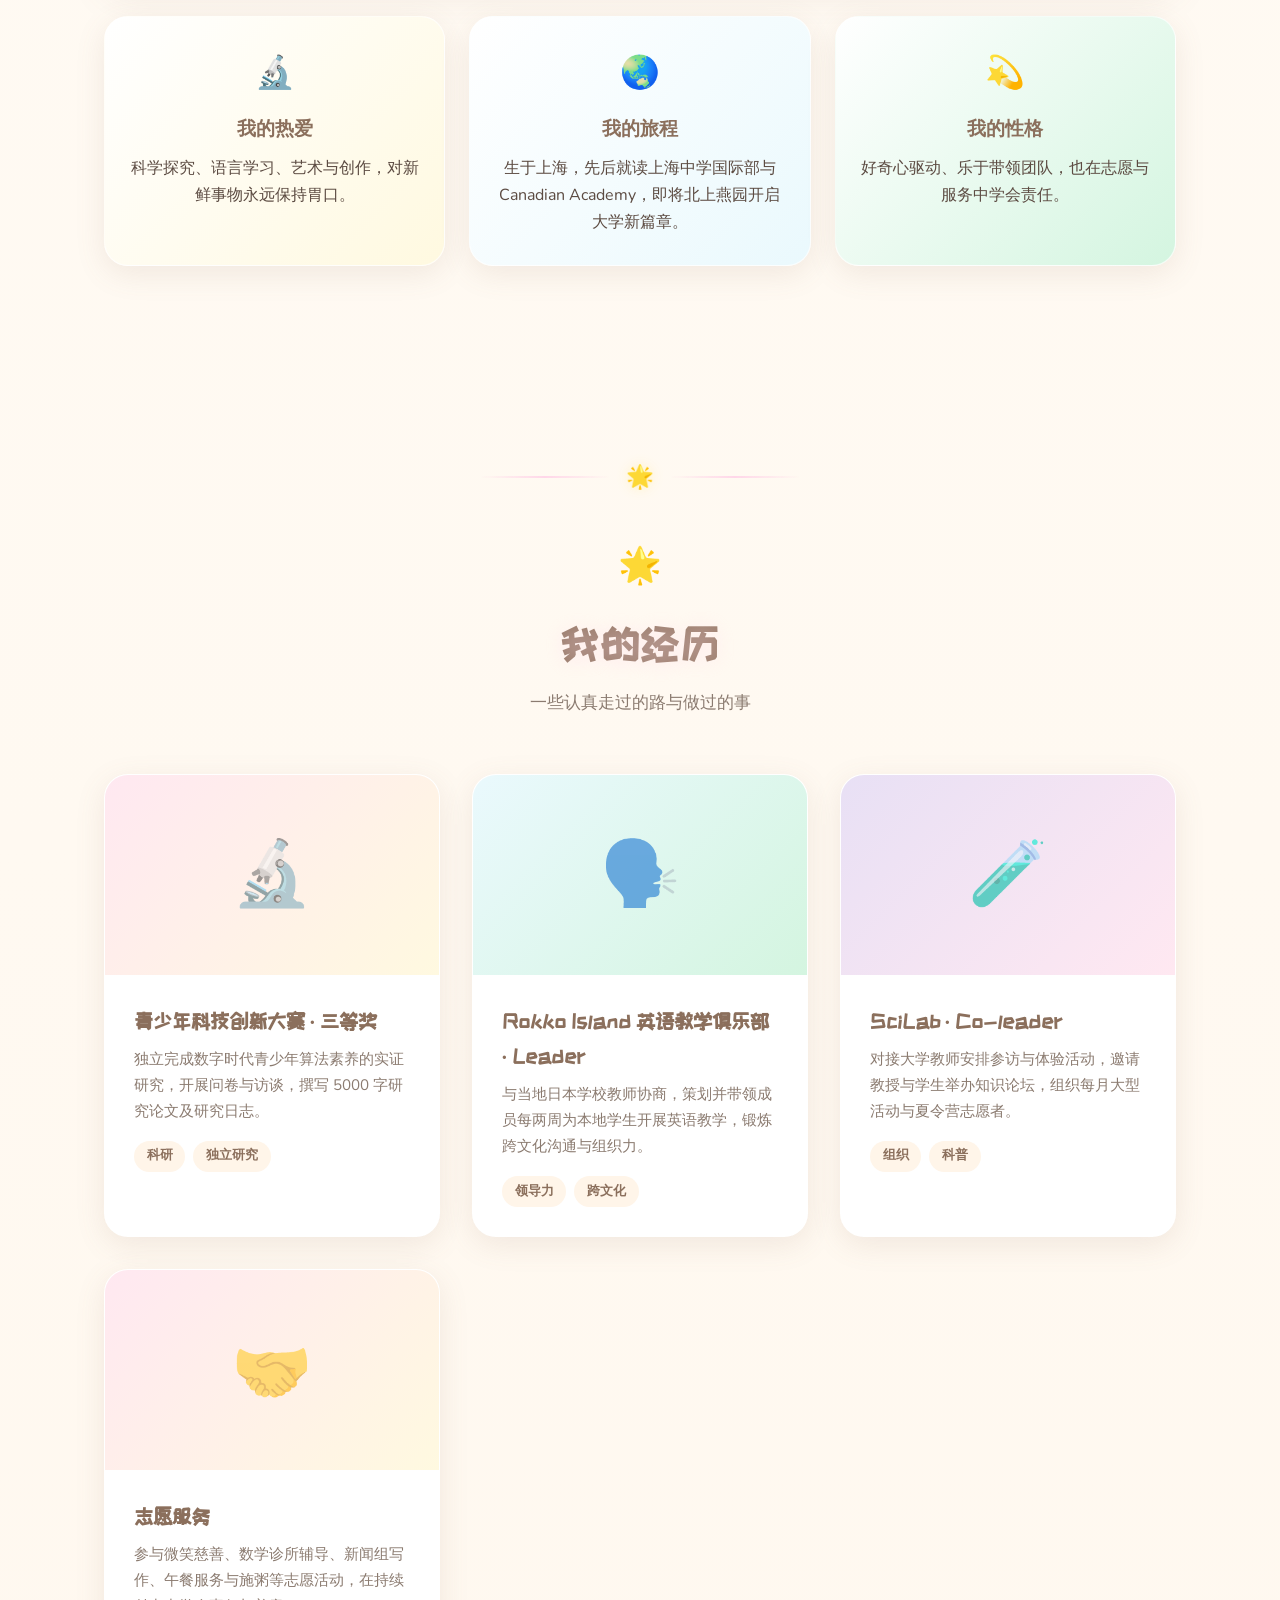
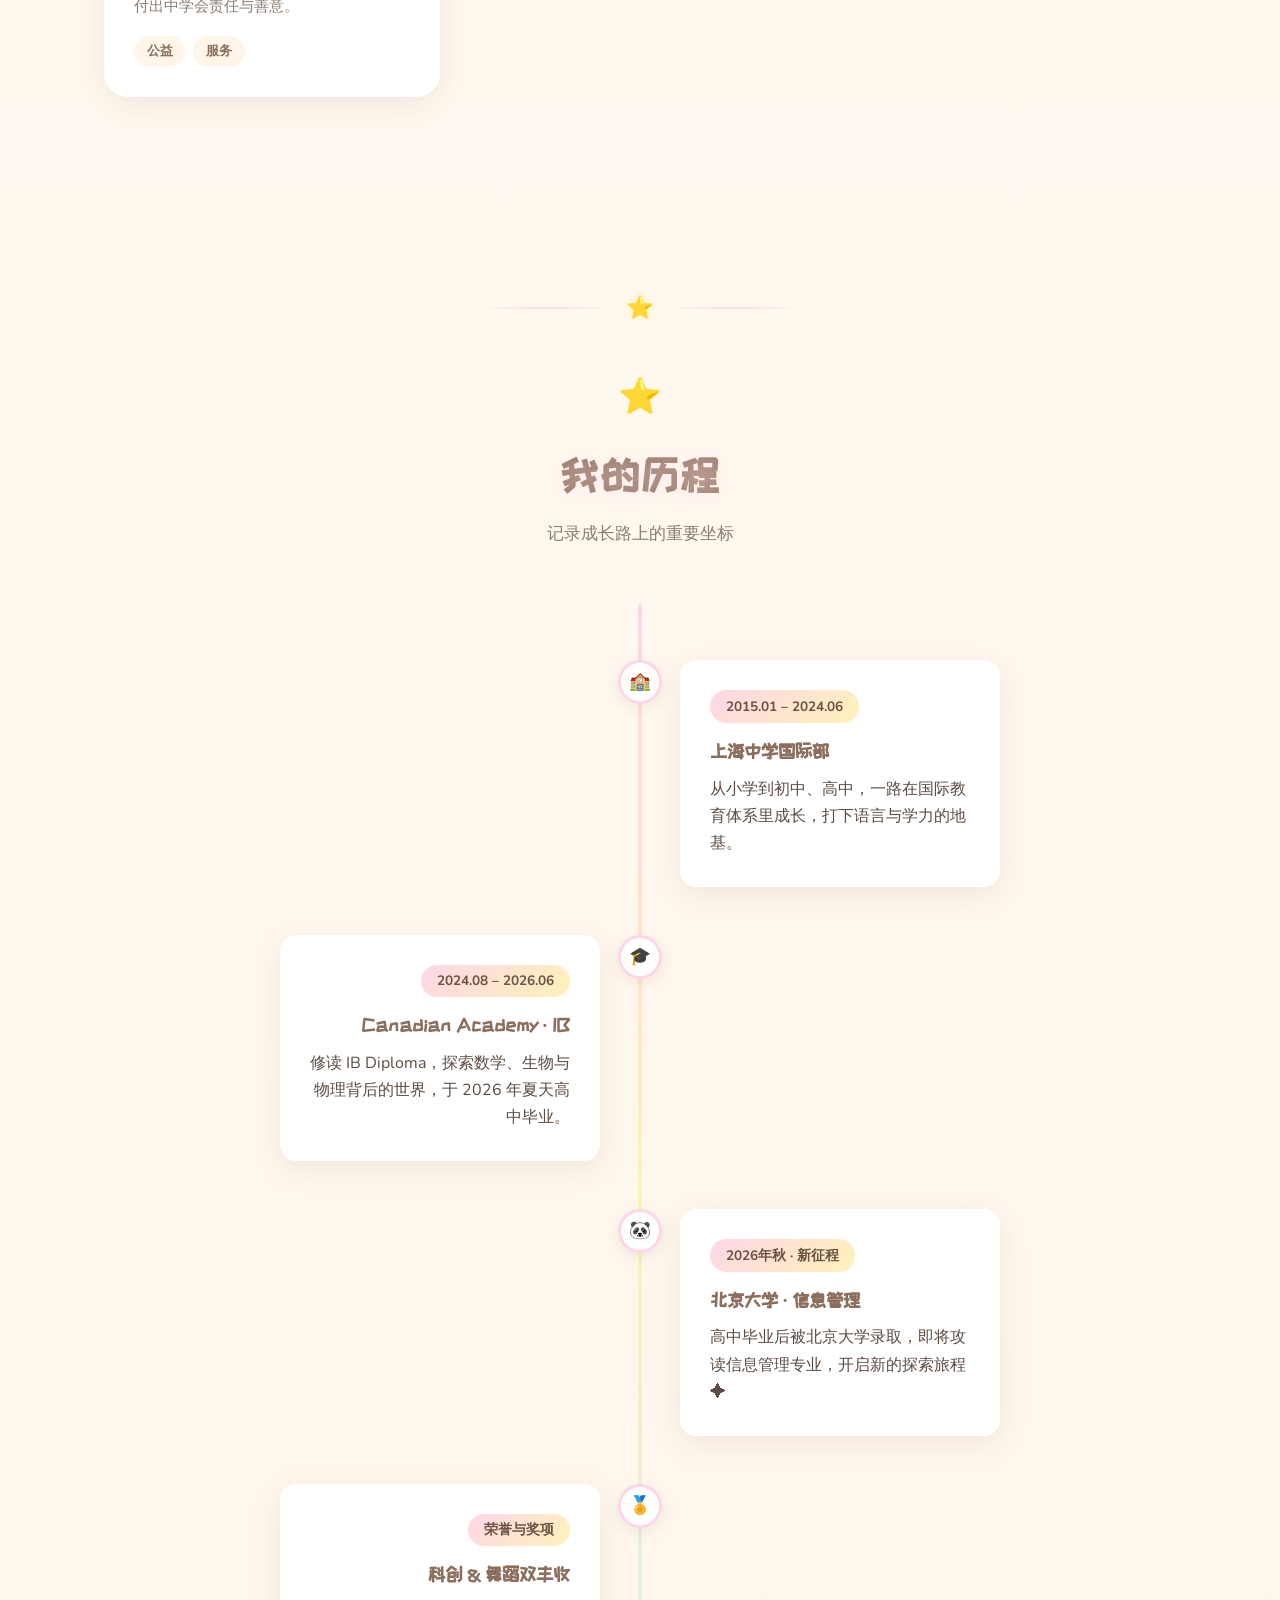
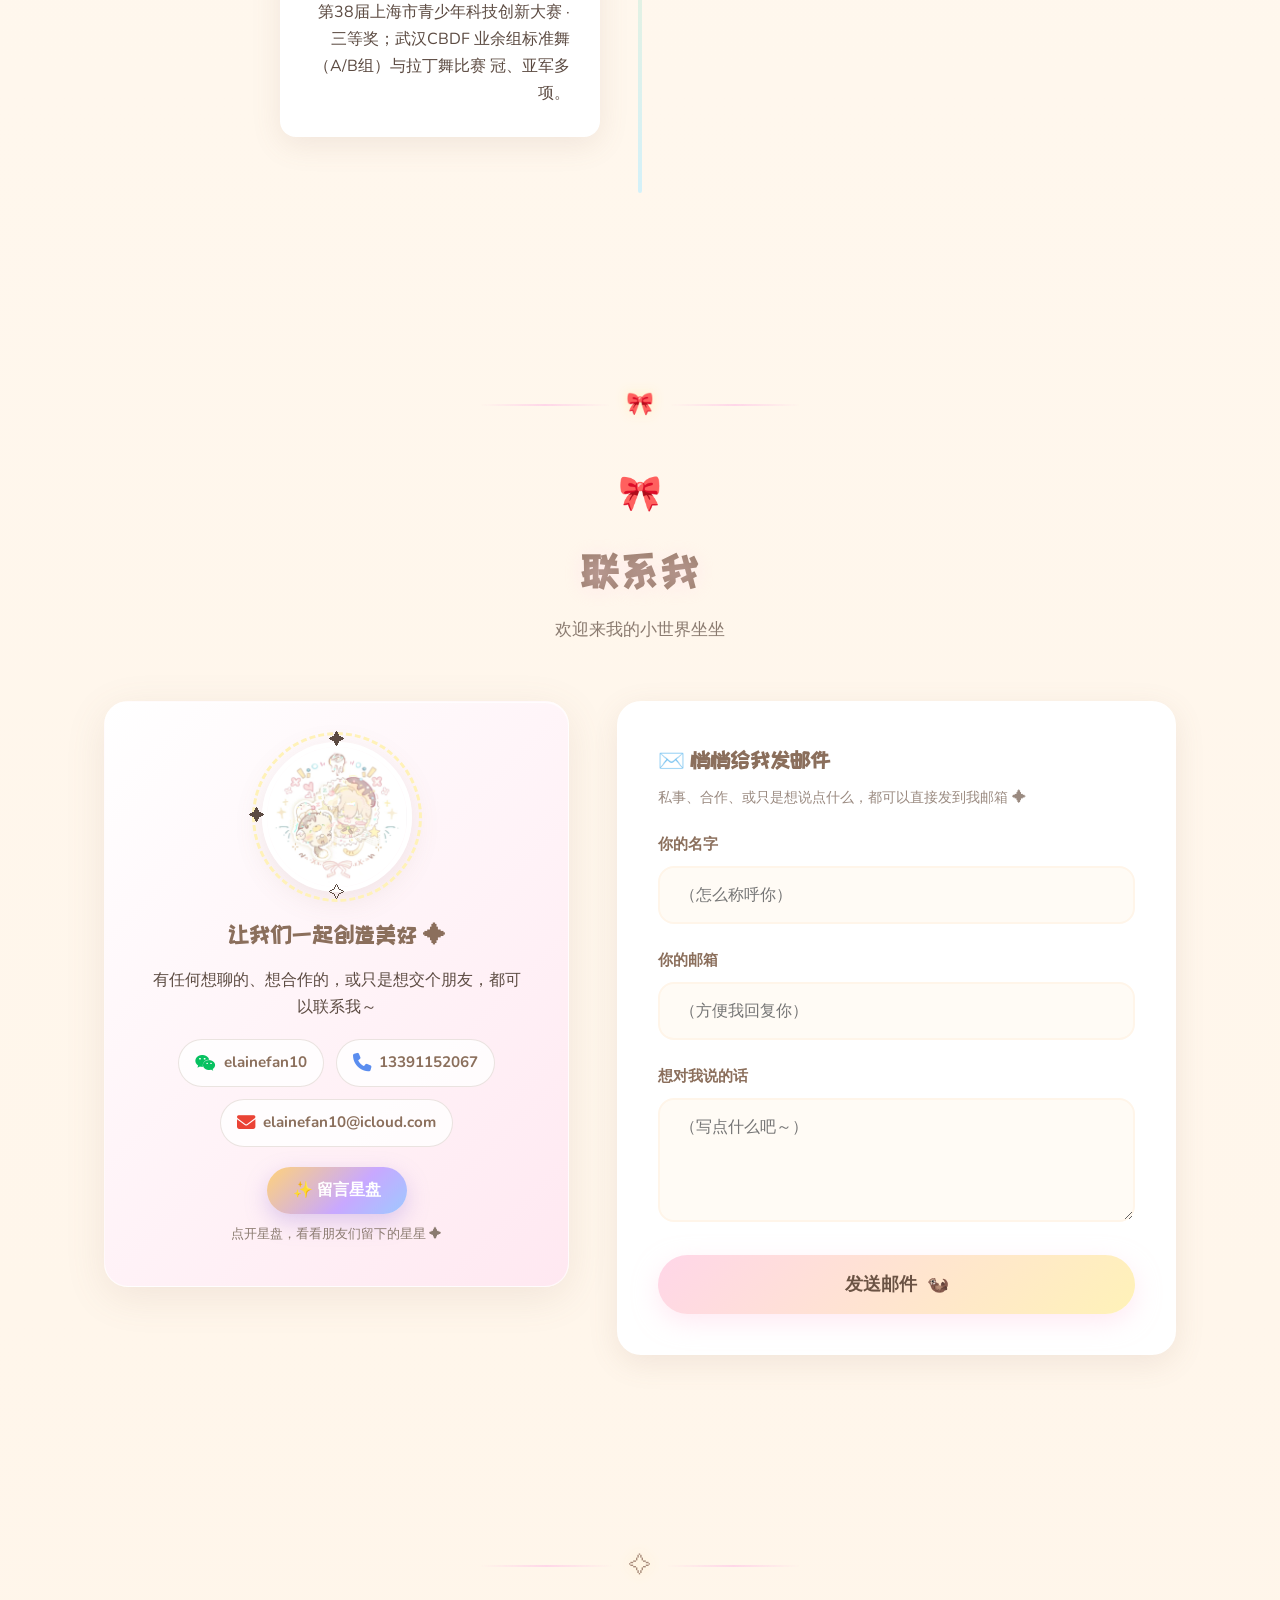
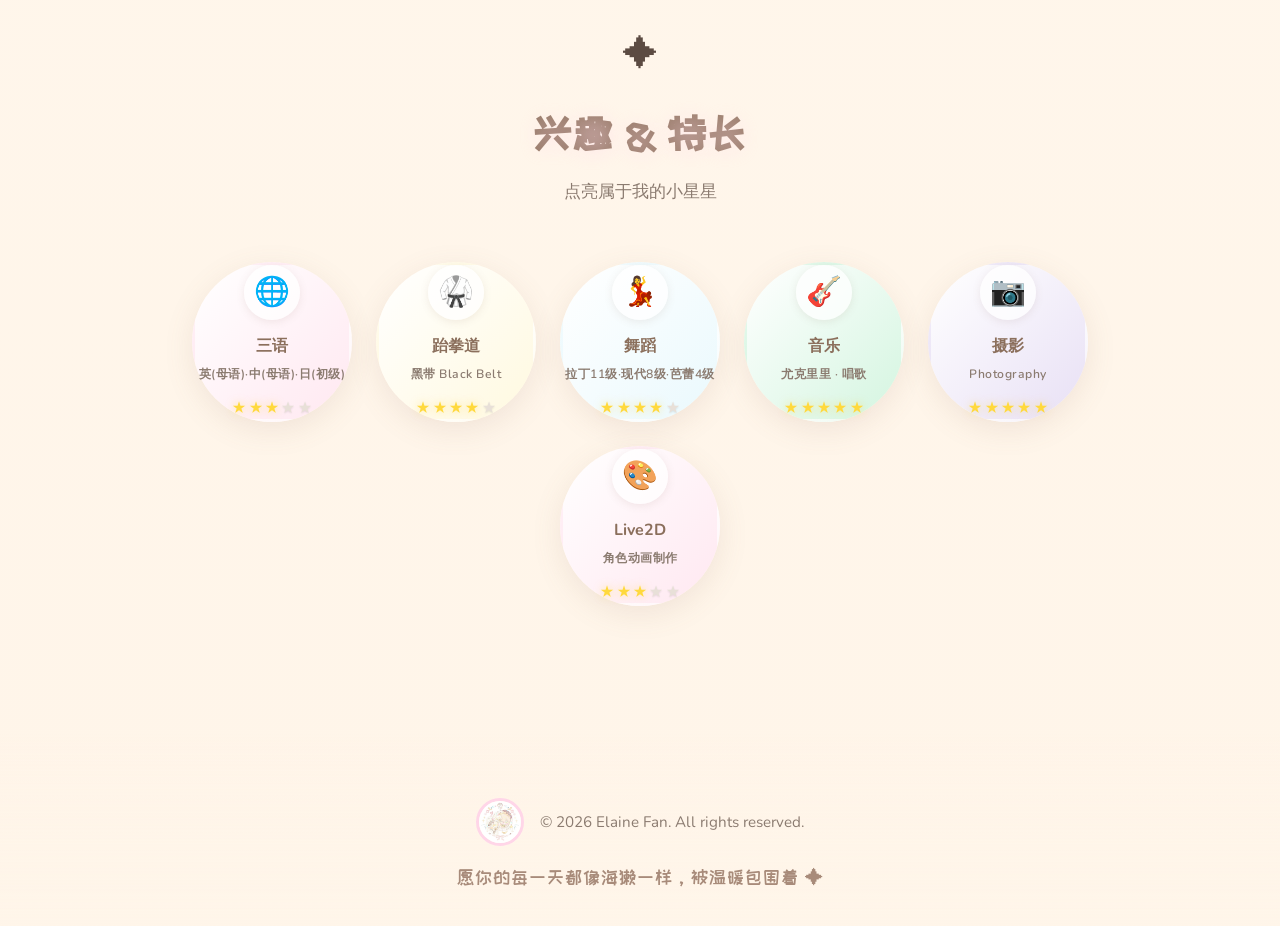
==== commit 784fcaec: "📐 调整板块顺序：把「兴趣 & 特长」移到最后（导航同步）" ====
--- a/index.html
+++ b/index.html
@@ -39,10 +39,10 @@
         <ul class="nav-menu" id="navMenu">
             <li><a href="#home" class="nav-link">首页</a></li>
             <li><a href="#about" class="nav-link">关于我</a></li>
-            <li><a href="#skills" class="nav-link">兴趣</a></li>
             <li><a href="#works" class="nav-link">经历</a></li>
             <li><a href="#timeline" class="nav-link">历程</a></li>
             <li><a href="#contact" class="nav-link">联系</a></li>
+            <li><a href="#skills" class="nav-link">兴趣</a></li>
         </ul>
     </nav>
 
@@ -121,52 +121,7 @@
     </section>
 
     <!-- 兴趣 & 技能 -->
-    <section id="skills" class="section skills">
-        <div class="section-divider"><span>✧</span></div>
-        <div class="section-header">
-            <span class="section-icon">✦</span>
-            <h2 class="section-title">兴趣 & 特长</h2>
-            <p class="section-desc">点亮属于我的小星星</p>
-        </div>
-        <div class="skills-cloud">
-            <div class="skill-bubble" data-level="0">
-                <span class="skill-icon">🌐</span>
-                <span class="skill-name">三语</span>
-                <span class="skill-note">英(母语)·中(母语)·日(中级)</span>
-                <div class="skill-stars"><span>★</span><span>★</span><span>★</span><span>★</span><span>★</span></div>
-            </div>
-            <div class="skill-bubble" data-level="0">
-                <span class="skill-icon">🥋</span>
-                <span class="skill-name">跆拳道</span>
-                <span class="skill-note">黑带 Black Belt</span>
-                <div class="skill-stars"><span>★</span><span>★</span><span>★</span><span>★</span><span>★</span></div>
-            </div>
-            <div class="skill-bubble" data-level="0">
-                <span class="skill-icon">💃</span>
-                <span class="skill-name">舞蹈</span>
-                <span class="skill-note">拉丁11级·现代8级·芭蕾4级</span>
-                <div class="skill-stars"><span>★</span><span>★</span><span>★</span><span>★</span><span>★</span></div>
-            </div>
-            <div class="skill-bubble" data-level="0">
-                <span class="skill-icon">🎸</span>
-                <span class="skill-name">音乐</span>
-                <span class="skill-note">尤克里里 · 唱歌</span>
-                <div class="skill-stars"><span>★</span><span>★</span><span>★</span><span>★</span><span>★</span></div>
-            </div>
-            <div class="skill-bubble" data-level="0">
-                <span class="skill-icon">📷</span>
-                <span class="skill-name">滑雪 & 摄影</span>
-                <span class="skill-note">Snow & Photo</span>
-                <div class="skill-stars"><span>★</span><span>★</span><span>★</span><span>★</span><span>★</span></div>
-            </div>
-            <div class="skill-bubble" data-level="0">
-                <span class="skill-icon">🎨</span>
-                <span class="skill-name">Live2D</span>
-                <span class="skill-note">角色动画制作</span>
-                <div class="skill-stars"><span>★</span><span>★</span><span>★</span><span>★</span><span>★</span></div>
-            </div>
-        </div>
-    </section>
+    
 
     <!-- 经历 / 作品 -->
     <section id="works" class="section works">
@@ -302,6 +257,53 @@
         </div>
     </section>
 
+    <section id="skills" class="section skills">
+        <div class="section-divider"><span>✧</span></div>
+        <div class="section-header">
+            <span class="section-icon">✦</span>
+            <h2 class="section-title">兴趣 & 特长</h2>
+            <p class="section-desc">点亮属于我的小星星</p>
+        </div>
+        <div class="skills-cloud">
+            <div class="skill-bubble" data-level="0">
+                <span class="skill-icon">🌐</span>
+                <span class="skill-name">三语</span>
+                <span class="skill-note">英(母语)·中(母语)·日(中级)</span>
+                <div class="skill-stars"><span>★</span><span>★</span><span>★</span><span>★</span><span>★</span></div>
+            </div>
+            <div class="skill-bubble" data-level="0">
+                <span class="skill-icon">🥋</span>
+                <span class="skill-name">跆拳道</span>
+                <span class="skill-note">黑带 Black Belt</span>
+                <div class="skill-stars"><span>★</span><span>★</span><span>★</span><span>★</span><span>★</span></div>
+            </div>
+            <div class="skill-bubble" data-level="0">
+                <span class="skill-icon">💃</span>
+                <span class="skill-name">舞蹈</span>
+                <span class="skill-note">拉丁11级·现代8级·芭蕾4级</span>
+                <div class="skill-stars"><span>★</span><span>★</span><span>★</span><span>★</span><span>★</span></div>
+            </div>
+            <div class="skill-bubble" data-level="0">
+                <span class="skill-icon">🎸</span>
+                <span class="skill-name">音乐</span>
+                <span class="skill-note">尤克里里 · 唱歌</span>
+                <div class="skill-stars"><span>★</span><span>★</span><span>★</span><span>★</span><span>★</span></div>
+            </div>
+            <div class="skill-bubble" data-level="0">
+                <span class="skill-icon">📷</span>
+                <span class="skill-name">滑雪 & 摄影</span>
+                <span class="skill-note">Snow & Photo</span>
+                <div class="skill-stars"><span>★</span><span>★</span><span>★</span><span>★</span><span>★</span></div>
+            </div>
+            <div class="skill-bubble" data-level="0">
+                <span class="skill-icon">🎨</span>
+                <span class="skill-name">Live2D</span>
+                <span class="skill-note">角色动画制作</span>
+                <div class="skill-stars"><span>★</span><span>★</span><span>★</span><span>★</span><span>★</span></div>
+            </div>
+        </div>
+    </section>
+
     <!-- 页脚 -->
     <footer class="footer">
         <div class="footer-content">
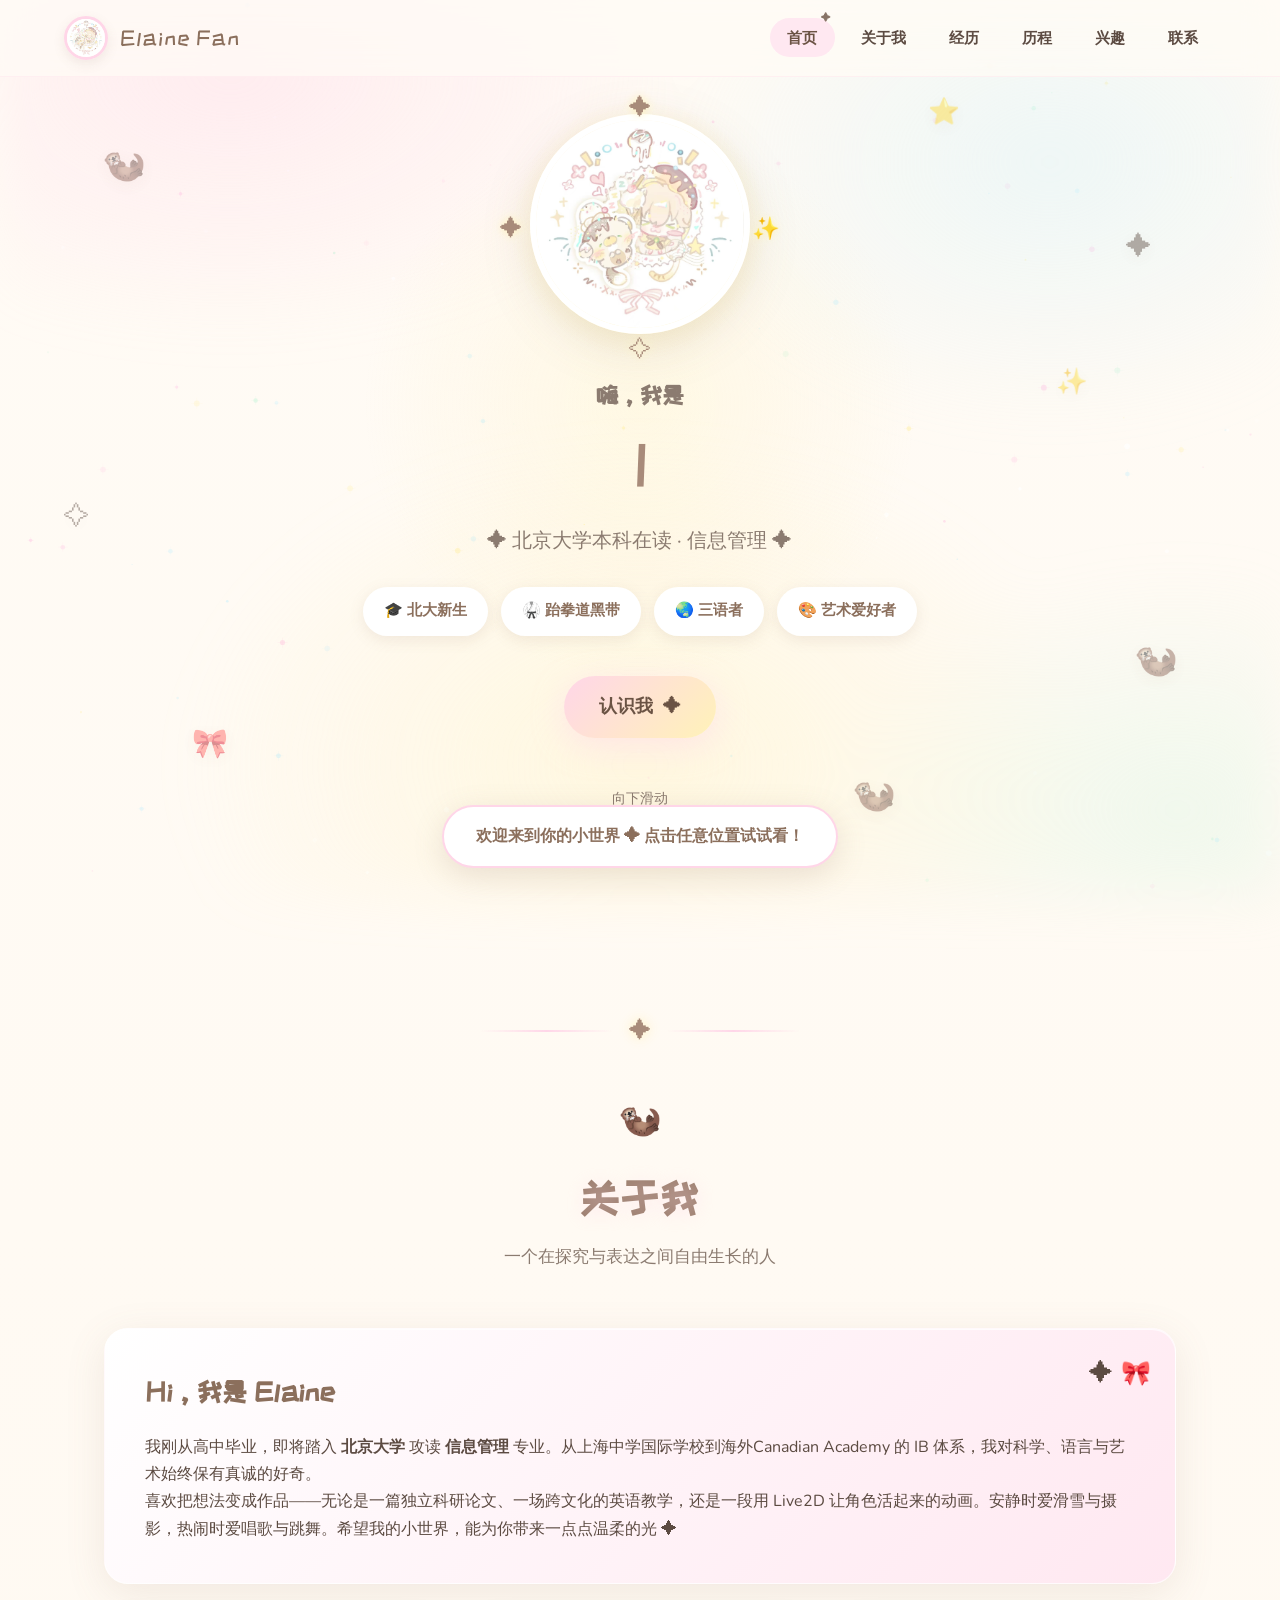
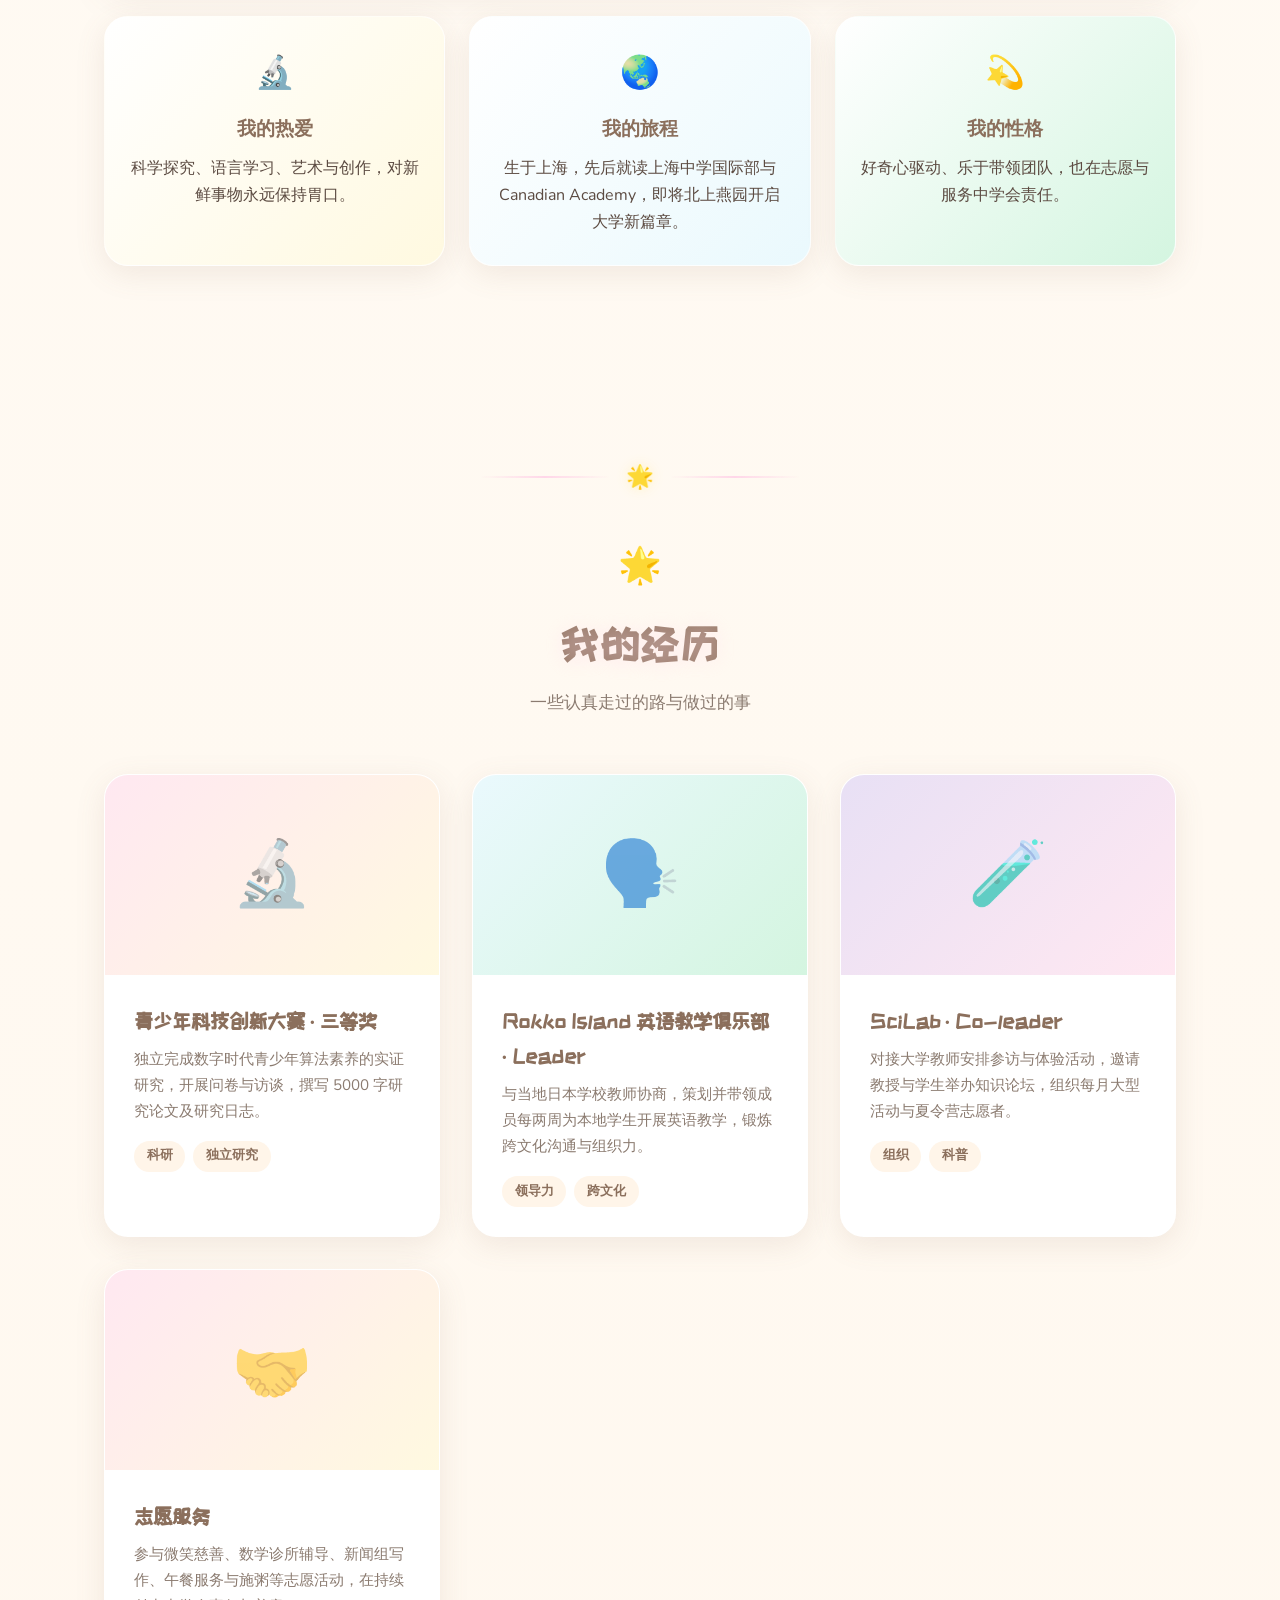
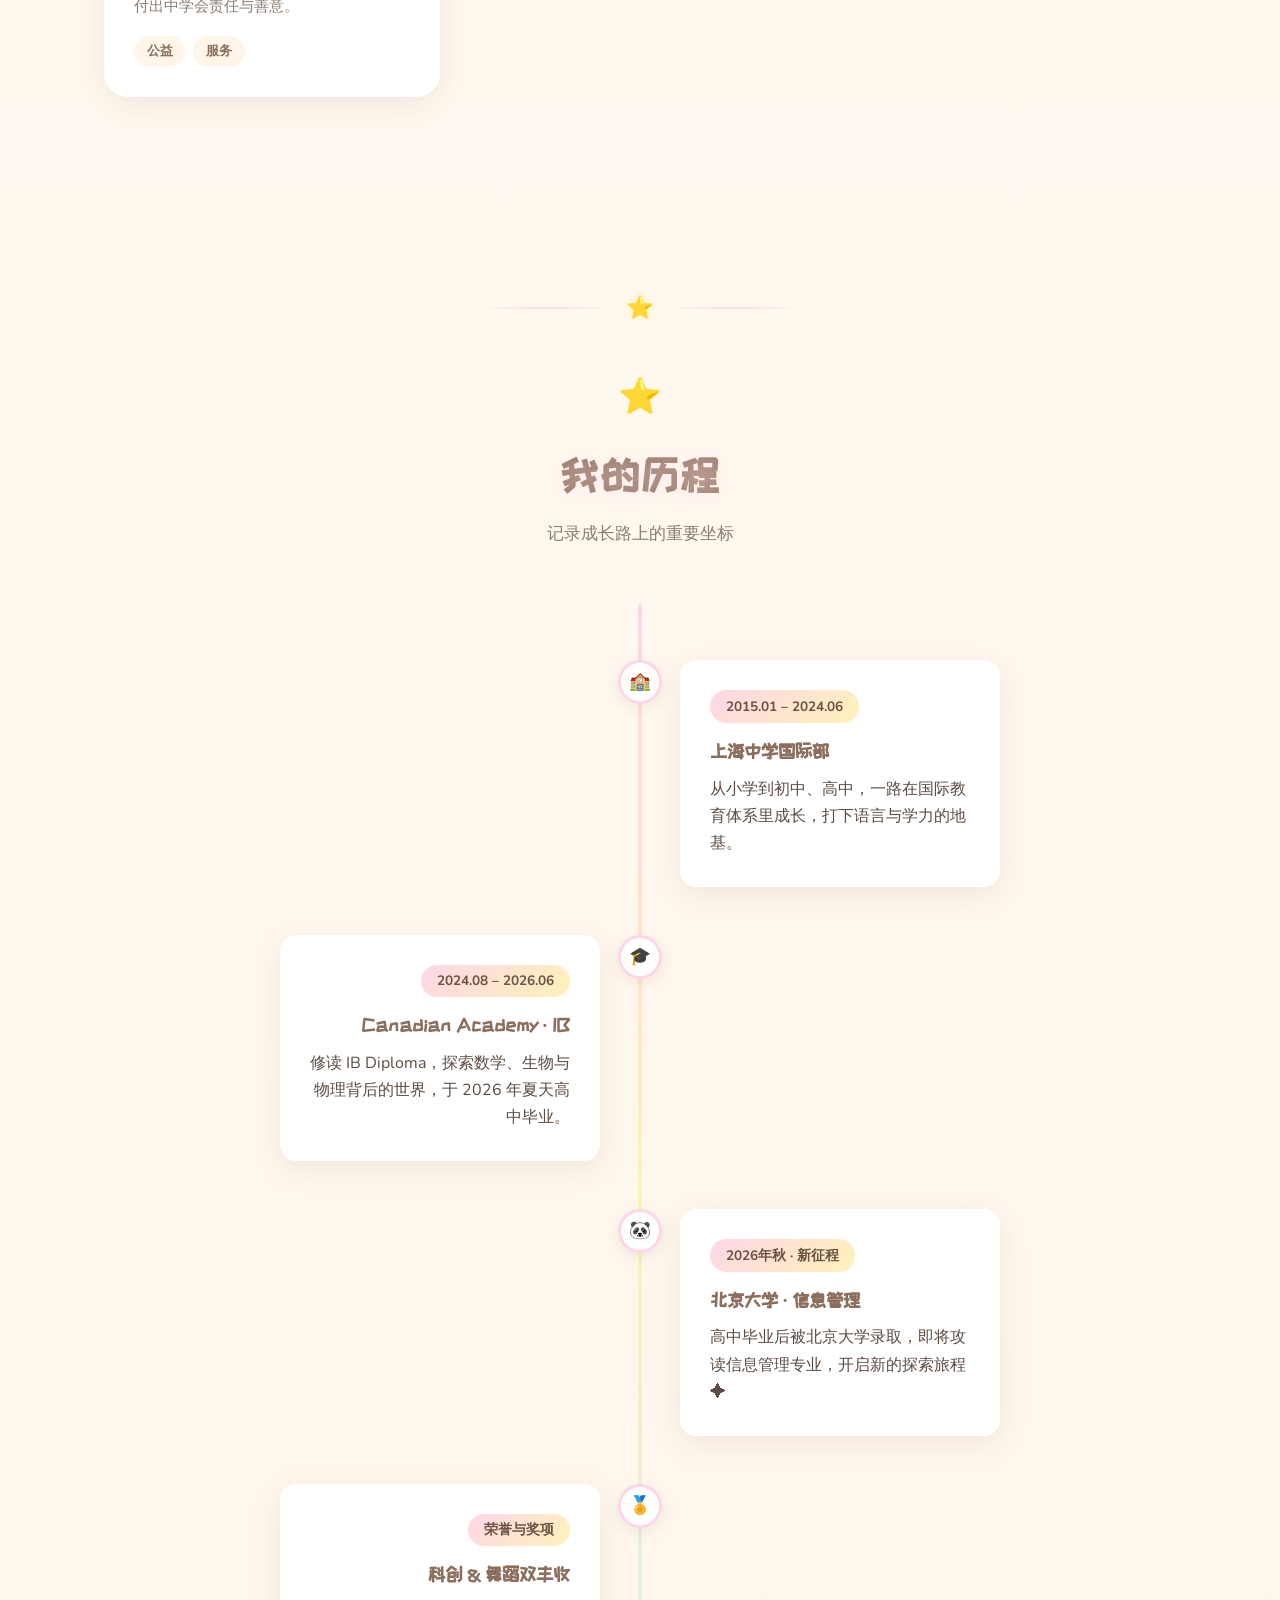
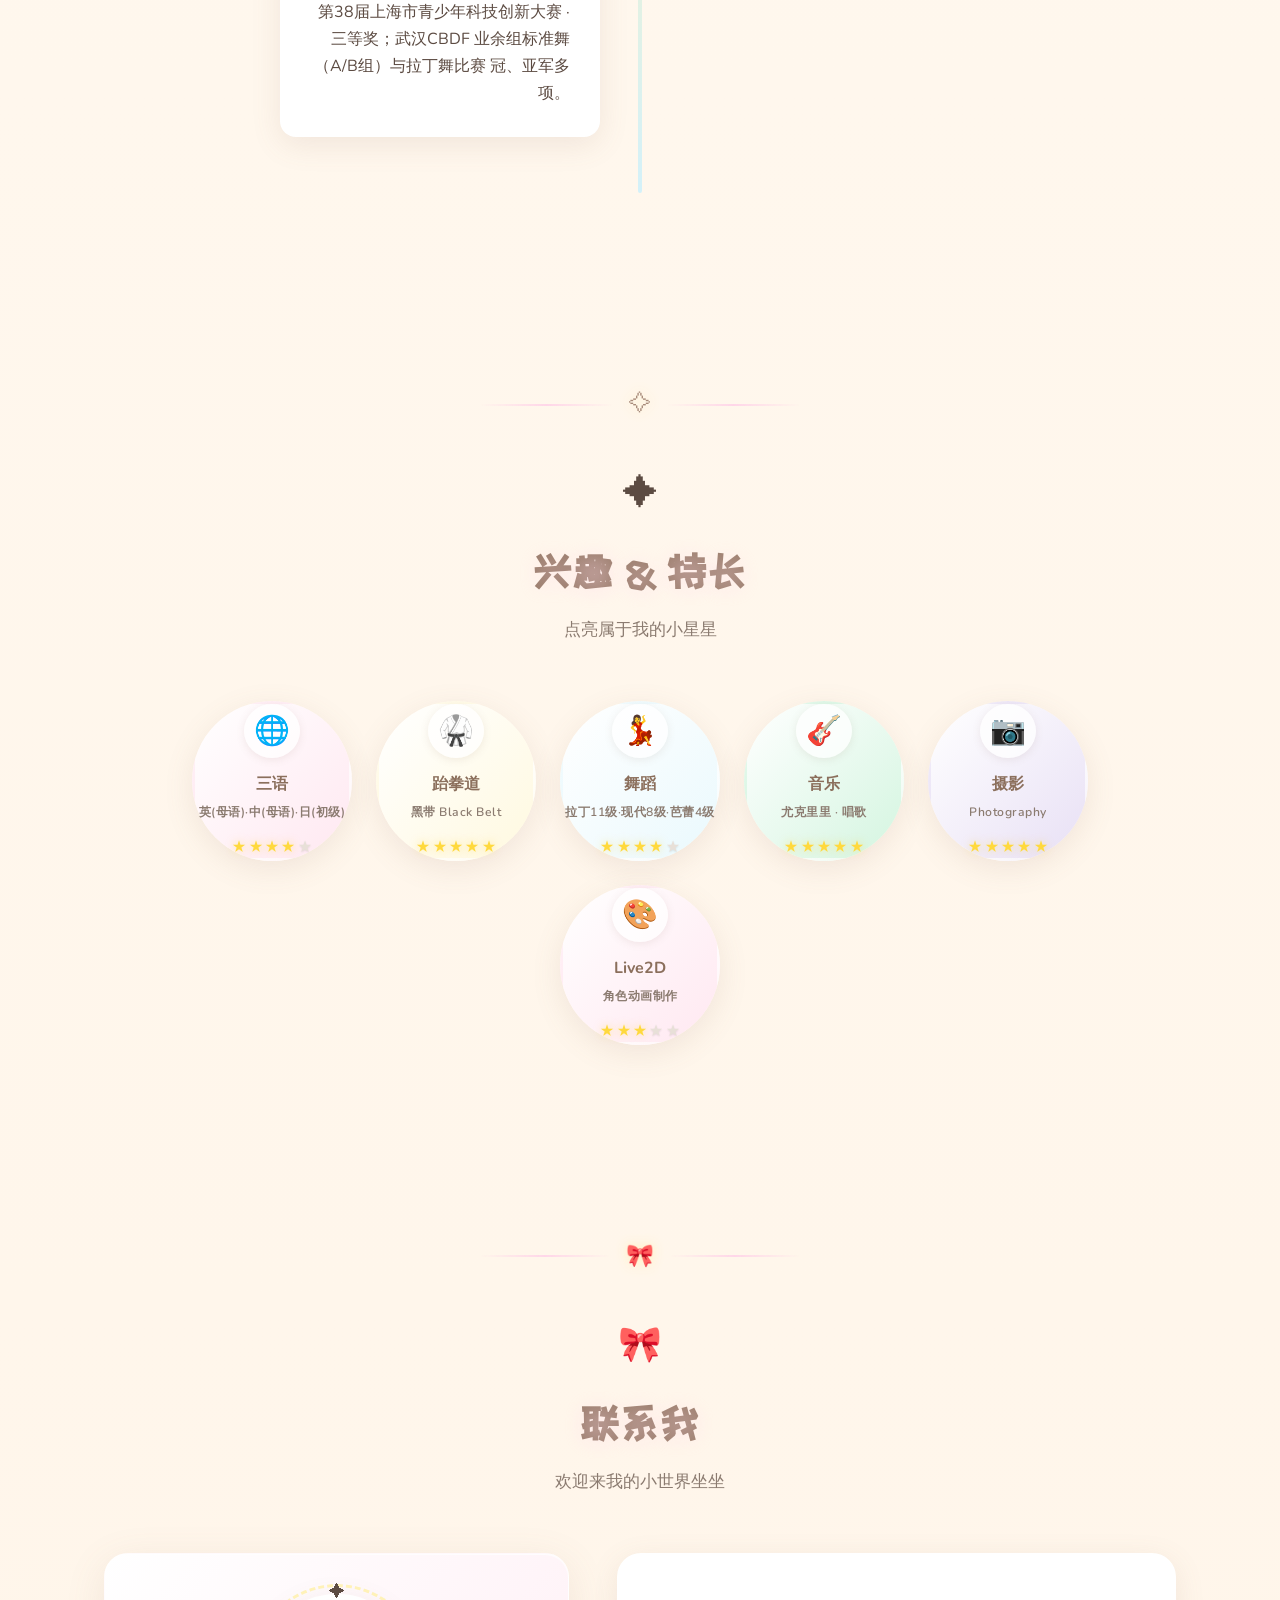
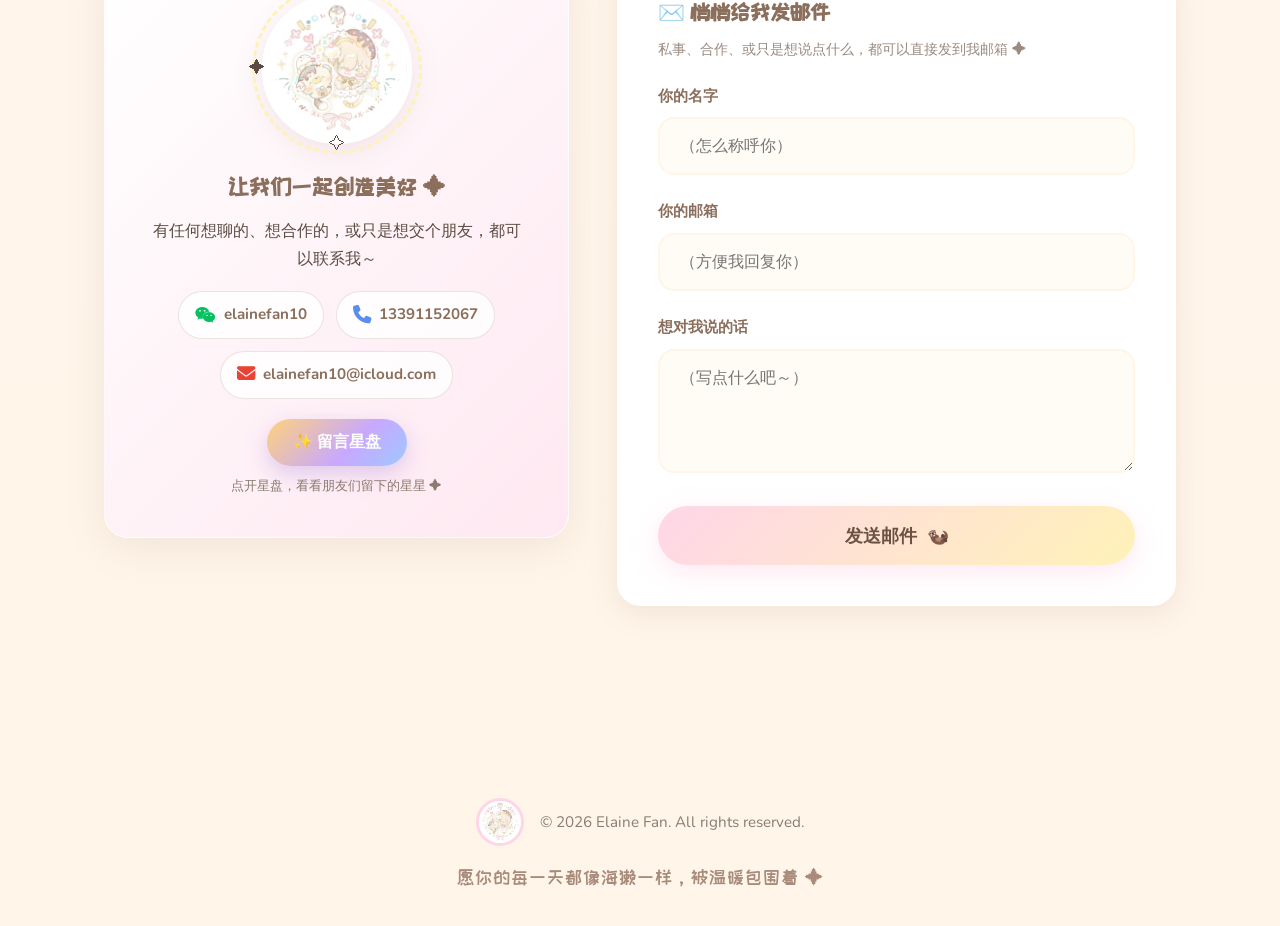
==== commit 2638a3b6: "🐛 修复：删留言同时删媒体文件；兴趣板块移到联系之前" ====
--- a/index.html
+++ b/index.html
@@ -41,8 +41,8 @@
             <li><a href="#about" class="nav-link">关于我</a></li>
             <li><a href="#works" class="nav-link">经历</a></li>
             <li><a href="#timeline" class="nav-link">历程</a></li>
+            <li><a href="#skills" class="nav-link">兴趣</a></li>
             <li><a href="#contact" class="nav-link">联系</a></li>
-            <li><a href="#skills" class="nav-link">兴趣</a></li>
         </ul>
     </nav>
 
@@ -213,6 +213,53 @@
     </section>
 
     <!-- 联系我 -->
+    <section id="skills" class="section skills">
+        <div class="section-divider"><span>✧</span></div>
+        <div class="section-header">
+            <span class="section-icon">✦</span>
+            <h2 class="section-title">兴趣 & 特长</h2>
+            <p class="section-desc">点亮属于我的小星星</p>
+        </div>
+        <div class="skills-cloud">
+            <div class="skill-bubble" data-level="0">
+                <span class="skill-icon">🌐</span>
+                <span class="skill-name">三语</span>
+                <span class="skill-note">英(母语)·中(母语)·日(中级)</span>
+                <div class="skill-stars"><span>★</span><span>★</span><span>★</span><span>★</span><span>★</span></div>
+            </div>
+            <div class="skill-bubble" data-level="0">
+                <span class="skill-icon">🥋</span>
+                <span class="skill-name">跆拳道</span>
+                <span class="skill-note">黑带 Black Belt</span>
+                <div class="skill-stars"><span>★</span><span>★</span><span>★</span><span>★</span><span>★</span></div>
+            </div>
+            <div class="skill-bubble" data-level="0">
+                <span class="skill-icon">💃</span>
+                <span class="skill-name">舞蹈</span>
+                <span class="skill-note">拉丁11级·现代8级·芭蕾4级</span>
+                <div class="skill-stars"><span>★</span><span>★</span><span>★</span><span>★</span><span>★</span></div>
+            </div>
+            <div class="skill-bubble" data-level="0">
+                <span class="skill-icon">🎸</span>
+                <span class="skill-name">音乐</span>
+                <span class="skill-note">尤克里里 · 唱歌</span>
+                <div class="skill-stars"><span>★</span><span>★</span><span>★</span><span>★</span><span>★</span></div>
+            </div>
+            <div class="skill-bubble" data-level="0">
+                <span class="skill-icon">📷</span>
+                <span class="skill-name">滑雪 & 摄影</span>
+                <span class="skill-note">Snow & Photo</span>
+                <div class="skill-stars"><span>★</span><span>★</span><span>★</span><span>★</span><span>★</span></div>
+            </div>
+            <div class="skill-bubble" data-level="0">
+                <span class="skill-icon">🎨</span>
+                <span class="skill-name">Live2D</span>
+                <span class="skill-note">角色动画制作</span>
+                <div class="skill-stars"><span>★</span><span>★</span><span>★</span><span>★</span><span>★</span></div>
+            </div>
+        </div>
+    </section>
+
     <section id="contact" class="section contact">
         <div class="section-divider"><span>🎀</span></div>
         <div class="section-header">
@@ -257,52 +304,7 @@
         </div>
     </section>
 
-    <section id="skills" class="section skills">
-        <div class="section-divider"><span>✧</span></div>
-        <div class="section-header">
-            <span class="section-icon">✦</span>
-            <h2 class="section-title">兴趣 & 特长</h2>
-            <p class="section-desc">点亮属于我的小星星</p>
-        </div>
-        <div class="skills-cloud">
-            <div class="skill-bubble" data-level="0">
-                <span class="skill-icon">🌐</span>
-                <span class="skill-name">三语</span>
-                <span class="skill-note">英(母语)·中(母语)·日(中级)</span>
-                <div class="skill-stars"><span>★</span><span>★</span><span>★</span><span>★</span><span>★</span></div>
-            </div>
-            <div class="skill-bubble" data-level="0">
-                <span class="skill-icon">🥋</span>
-                <span class="skill-name">跆拳道</span>
-                <span class="skill-note">黑带 Black Belt</span>
-                <div class="skill-stars"><span>★</span><span>★</span><span>★</span><span>★</span><span>★</span></div>
-            </div>
-            <div class="skill-bubble" data-level="0">
-                <span class="skill-icon">💃</span>
-                <span class="skill-name">舞蹈</span>
-                <span class="skill-note">拉丁11级·现代8级·芭蕾4级</span>
-                <div class="skill-stars"><span>★</span><span>★</span><span>★</span><span>★</span><span>★</span></div>
-            </div>
-            <div class="skill-bubble" data-level="0">
-                <span class="skill-icon">🎸</span>
-                <span class="skill-name">音乐</span>
-                <span class="skill-note">尤克里里 · 唱歌</span>
-                <div class="skill-stars"><span>★</span><span>★</span><span>★</span><span>★</span><span>★</span></div>
-            </div>
-            <div class="skill-bubble" data-level="0">
-                <span class="skill-icon">📷</span>
-                <span class="skill-name">滑雪 & 摄影</span>
-                <span class="skill-note">Snow & Photo</span>
-                <div class="skill-stars"><span>★</span><span>★</span><span>★</span><span>★</span><span>★</span></div>
-            </div>
-            <div class="skill-bubble" data-level="0">
-                <span class="skill-icon">🎨</span>
-                <span class="skill-name">Live2D</span>
-                <span class="skill-note">角色动画制作</span>
-                <div class="skill-stars"><span>★</span><span>★</span><span>★</span><span>★</span><span>★</span></div>
-            </div>
-        </div>
-    </section>
+    
 
     <!-- 页脚 -->
     <footer class="footer">
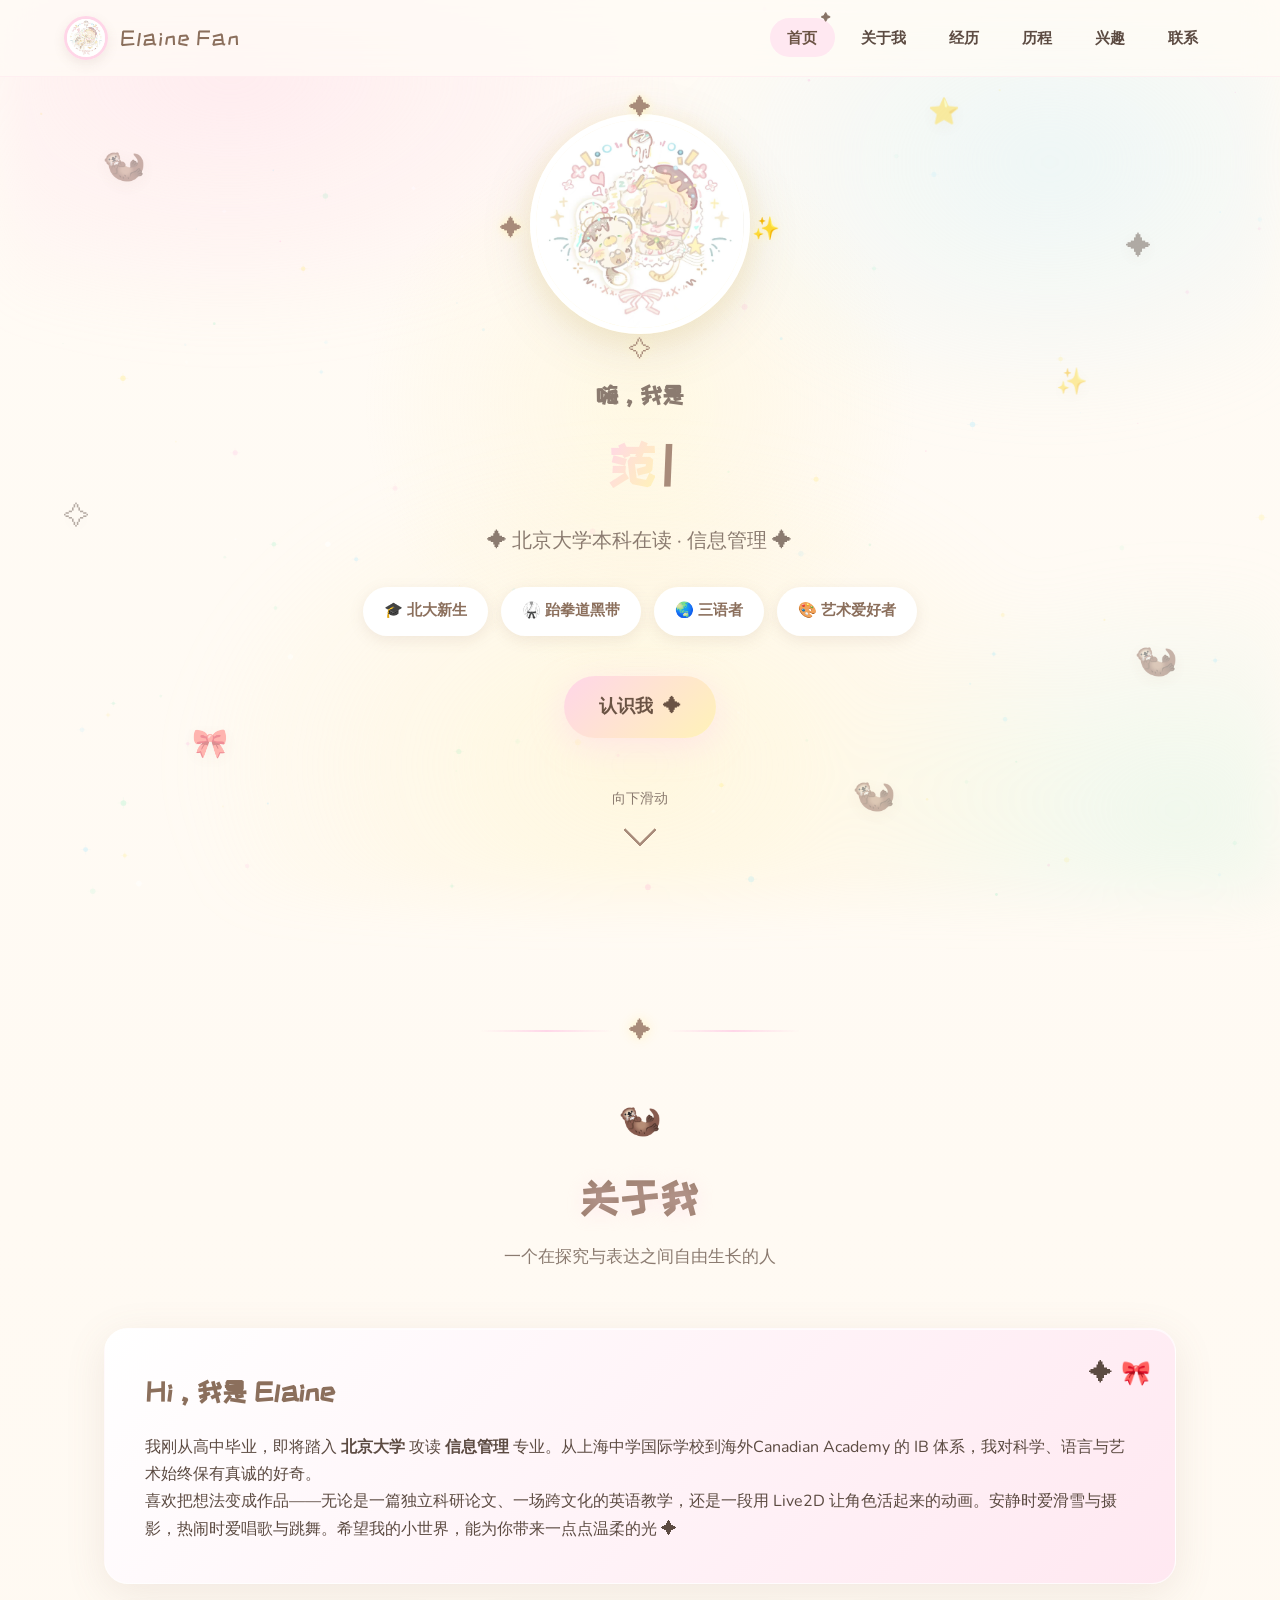
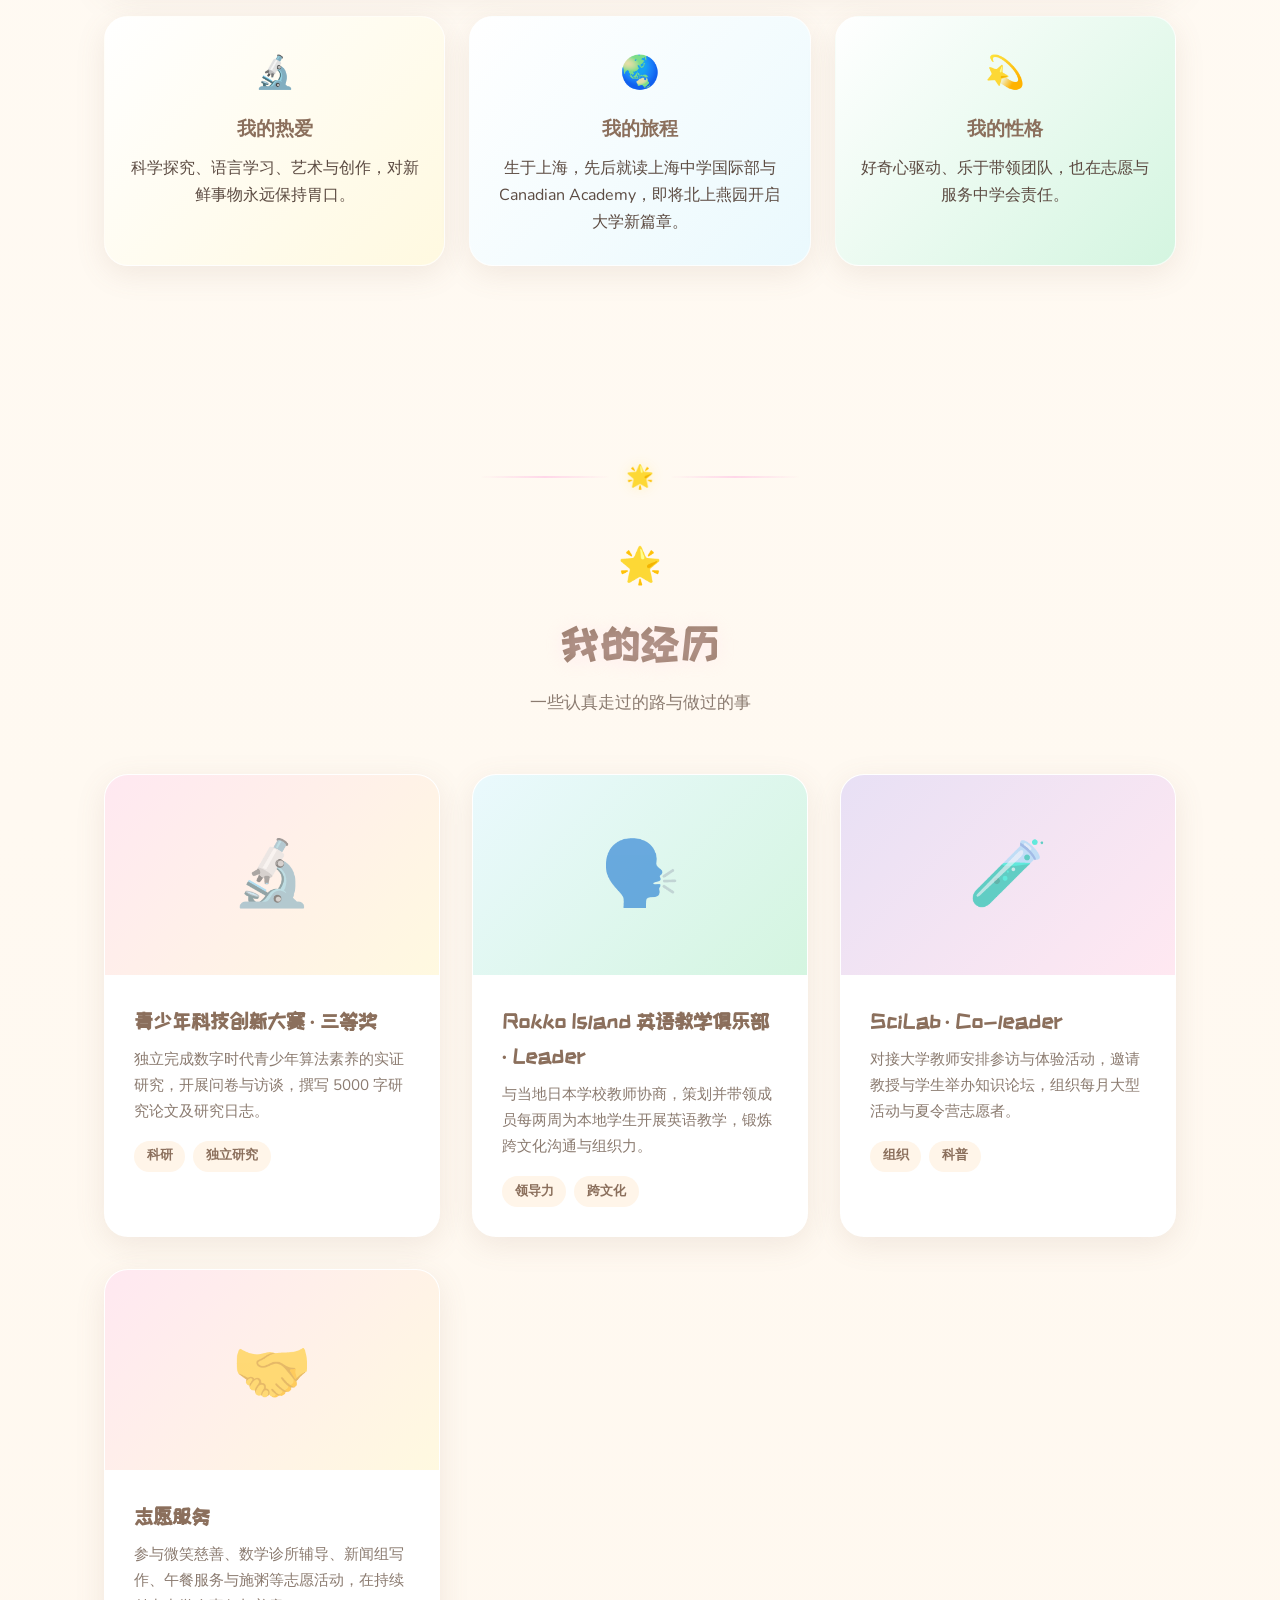
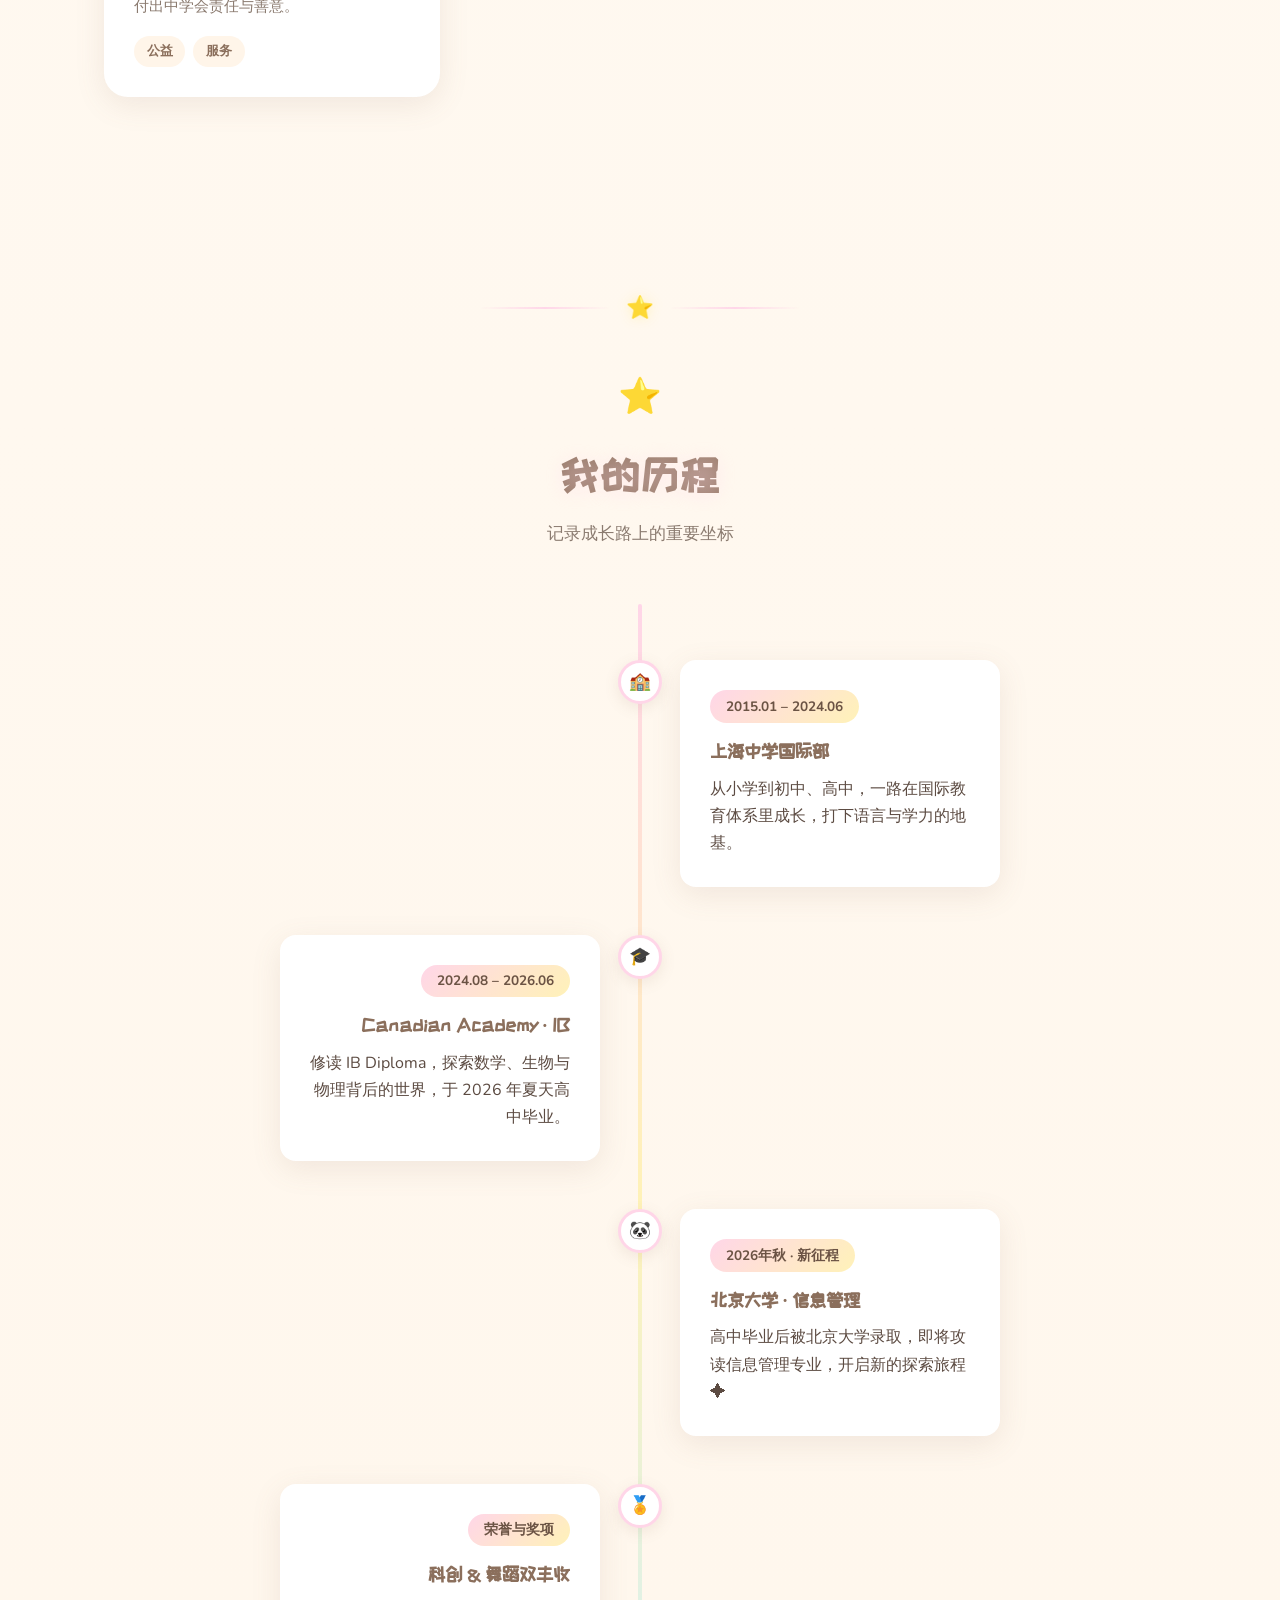
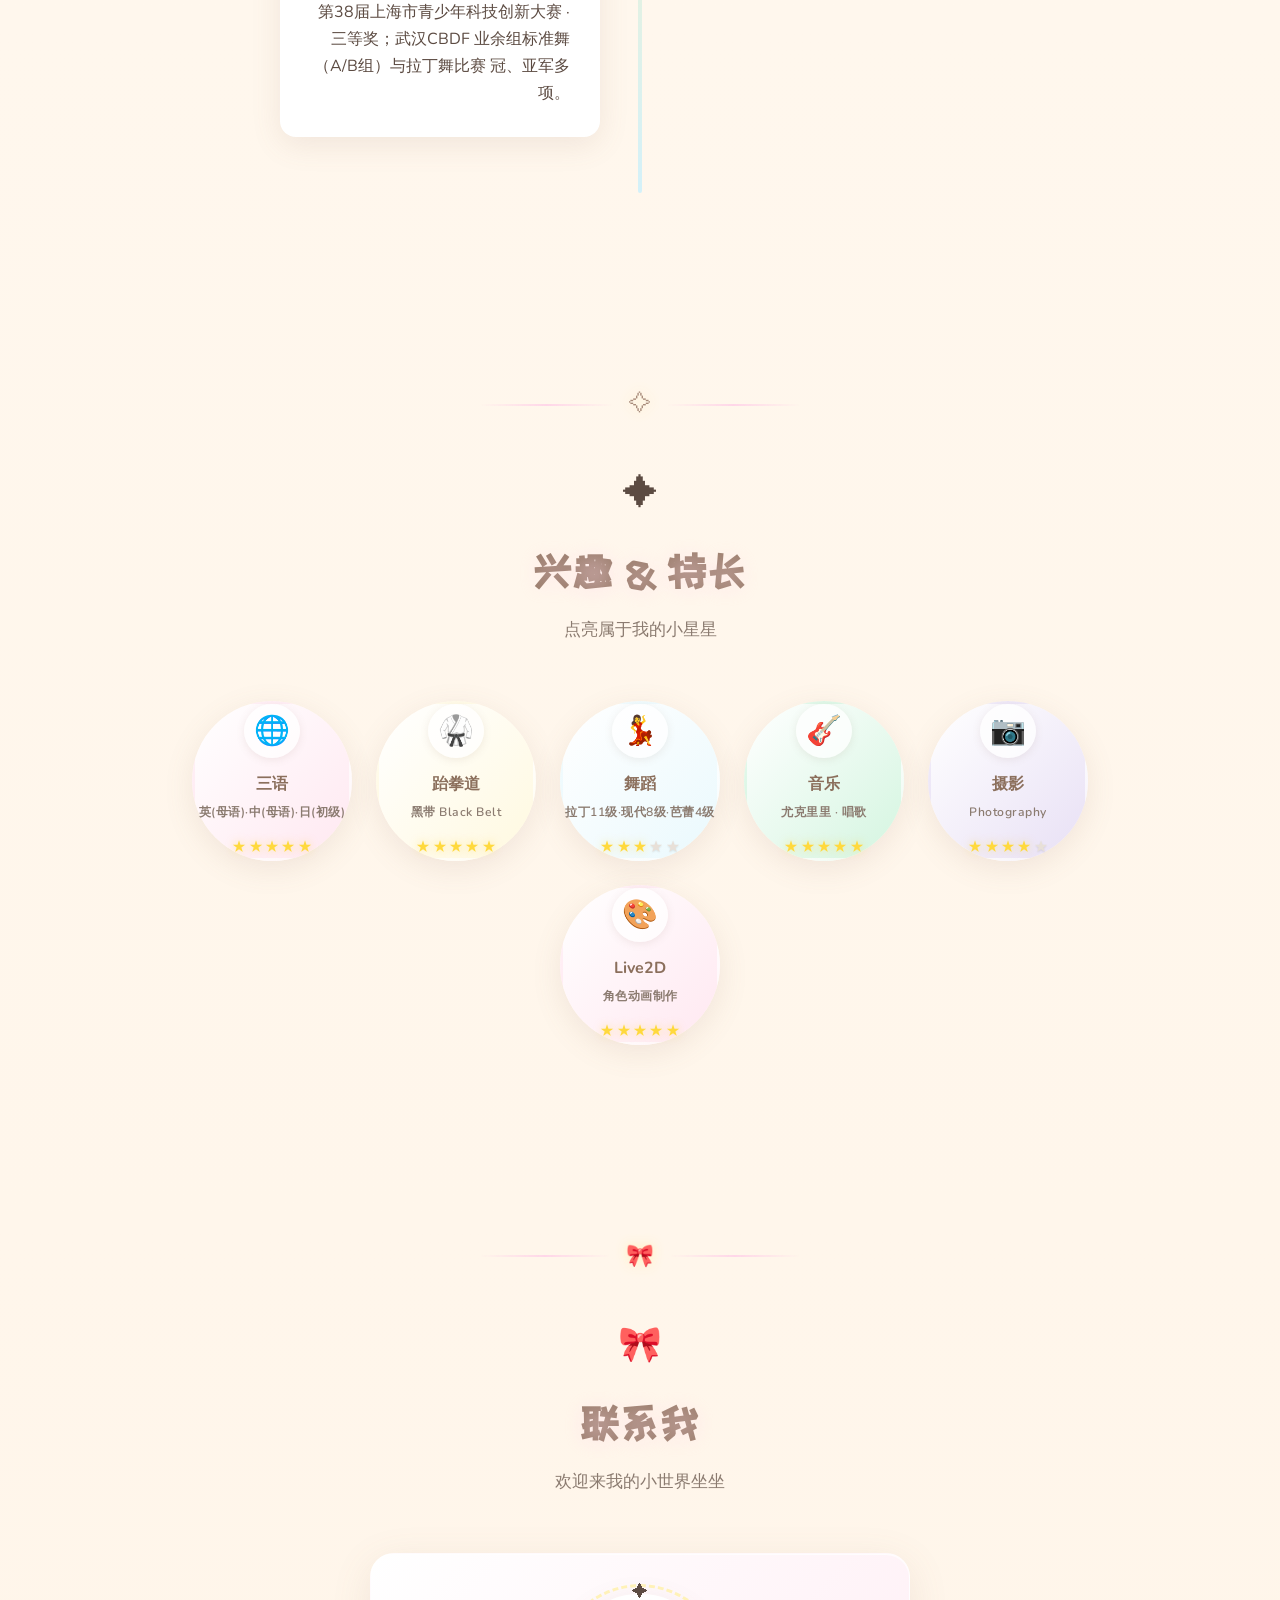
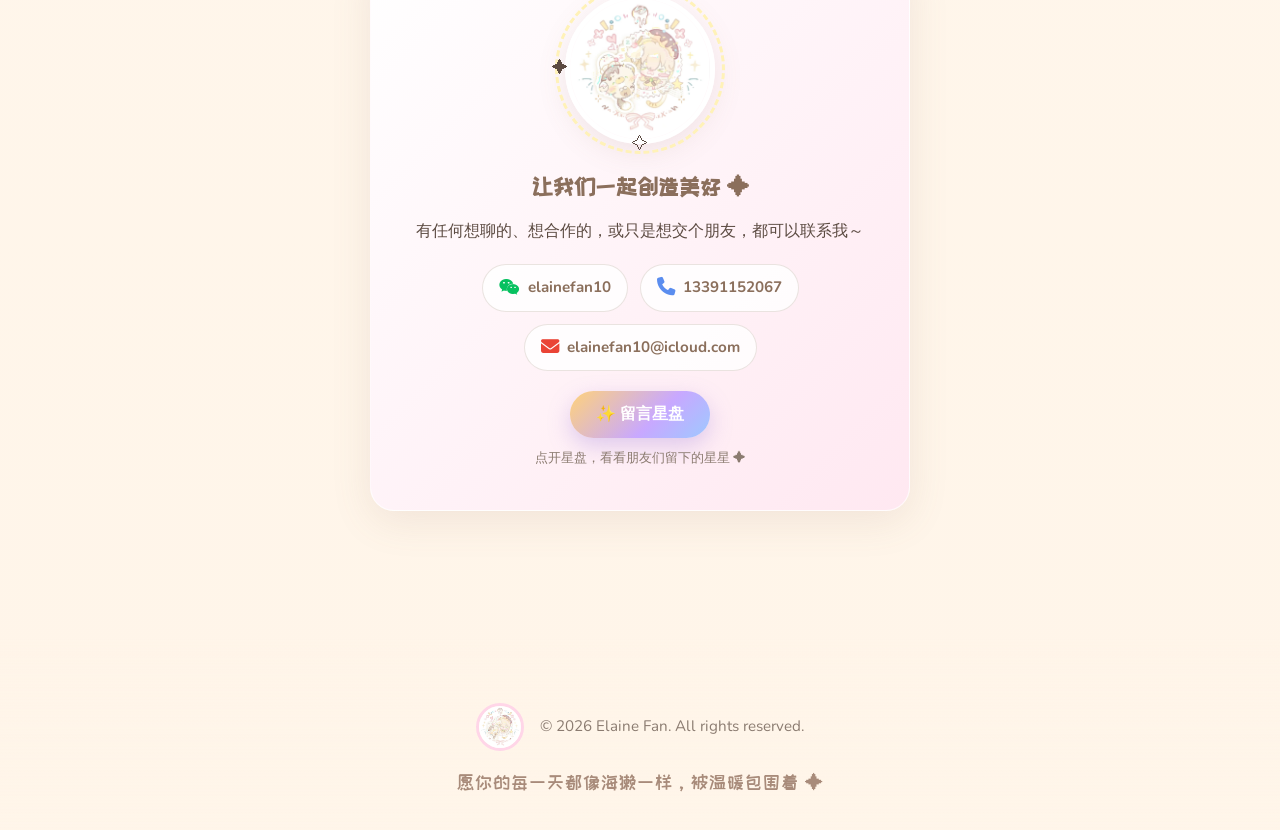
==== commit f1d272d5: "🗑 移除右侧“悄悄给我发邮件”表单（保留邮箱地址芯片用于私事联系）" ====
--- a/index.html
+++ b/index.html
@@ -283,24 +283,6 @@
                 <button class="starboard-btn" id="openStarboard">✨ 留言星盘</button>
                 <p class="starboard-hint">点开星盘，看看朋友们留下的星星 ✦</p>
             </div>
-
-            <form class="contact-form" id="contactForm">
-                <h3 class="form-title">✉️ 悄悄给我发邮件</h3>
-                <p class="form-sub">私事、合作、或只是想说点什么，都可以直接发到我邮箱 ✦</p>
-                <div class="form-group">
-                    <label for="cName">你的名字</label>
-                    <input type="text" id="cName" placeholder="（怎么称呼你）">
-                </div>
-                <div class="form-group">
-                    <label for="cEmail">你的邮箱</label>
-                    <input type="email" id="cEmail" placeholder="（方便我回复你）">
-                </div>
-                <div class="form-group">
-                    <label for="cMessage">想对我说的话</label>
-                    <textarea id="cMessage" rows="4" placeholder="（写点什么吧～）"></textarea>
-                </div>
-                <button type="submit" class="submit-btn"><span>发送邮件</span><span class="btn-icon">🦦</span></button>
-            </form>
         </div>
     </section>
 
--- a/style.css
+++ b/style.css
@@ -807,9 +807,8 @@
 
 /* ===== 联系我 ===== */
 .contact-content {
-    display: grid;
-    grid-template-columns: 1fr 1.2fr;
-    gap: 3rem;
+    display: flex;
+    justify-content: center;
     align-items: start;
 }
 
@@ -821,6 +820,9 @@
     box-shadow: 0 8px 30px var(--shadow);
     position: sticky;
     top: 100px;
+    max-width: 540px;
+    width: 100%;
+    margin: 0 auto;
 }
 
 .contact-avatar {
@@ -912,13 +914,6 @@
 .sl-xhs:hover { background: #FF2442; }
 .sl-ig:hover { background: linear-gradient(45deg, #FEDA75, #FA7E1E, #D62976, #962FBF); }
 .sl-gh:hover { background: #24292e; }
-
-.contact-form {
-    background: var(--white);
-    border-radius: var(--radius);
-    padding: 2.5rem;
-    box-shadow: 0 8px 30px var(--shadow);
-}
 
 .form-group {
     margin-bottom: 1.5rem;
@@ -1273,8 +1268,7 @@
 .about-card,
 .work-card,
 .timeline-card,
-.contact-card,
-.contact-form {
+.contact-card {
     border: 1px solid rgba(255, 255, 255, 0.7);
 }
 
@@ -1327,10 +1321,6 @@
 .contact-chip:hover { transform: translateY(-2px); box-shadow: 0 6px 18px var(--shadow-hover); }
 .chip-wechat:empty::before, .chip-phone:empty::before, .chip-email:empty::before { content: '（待填写）'; color: #c2b3aa; font-weight: 400; }
 
-/* 联系表单标题 */
-.form-title { font-family: var(--font-cute); color: var(--brown); font-size: 1.35rem; margin-bottom: .4rem; }
-.form-sub { color: #9a8a80; font-size: .9rem; margin-bottom: 1.4rem; }
-
 /* 留言上传：从相册选文件 + 预览 */
 .file-input { width: 100%; font-size: .9rem; color: var(--brown); padding: 10px; border: 2px dashed var(--cream-dark); border-radius: var(--radius-sm); background: var(--cream); cursor: pointer; }
 .file-input:hover { border-color: var(--pink); }
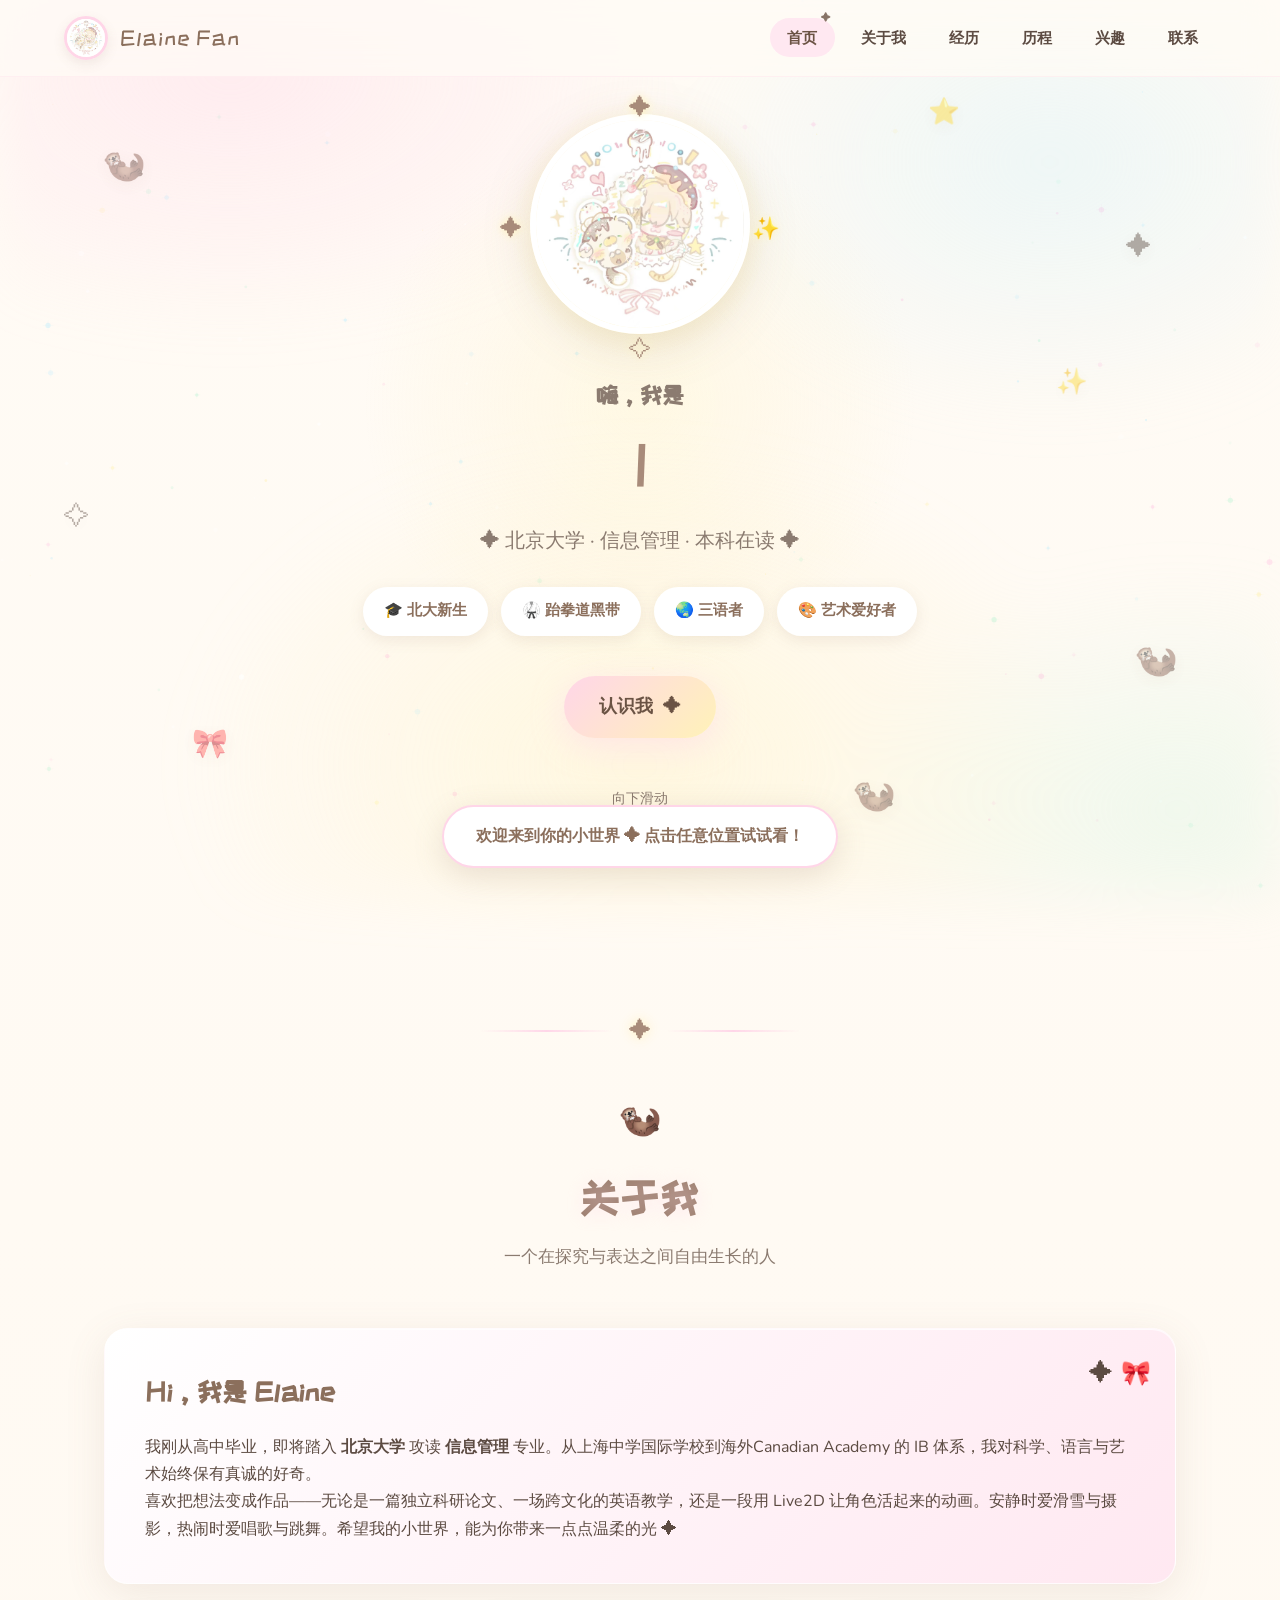
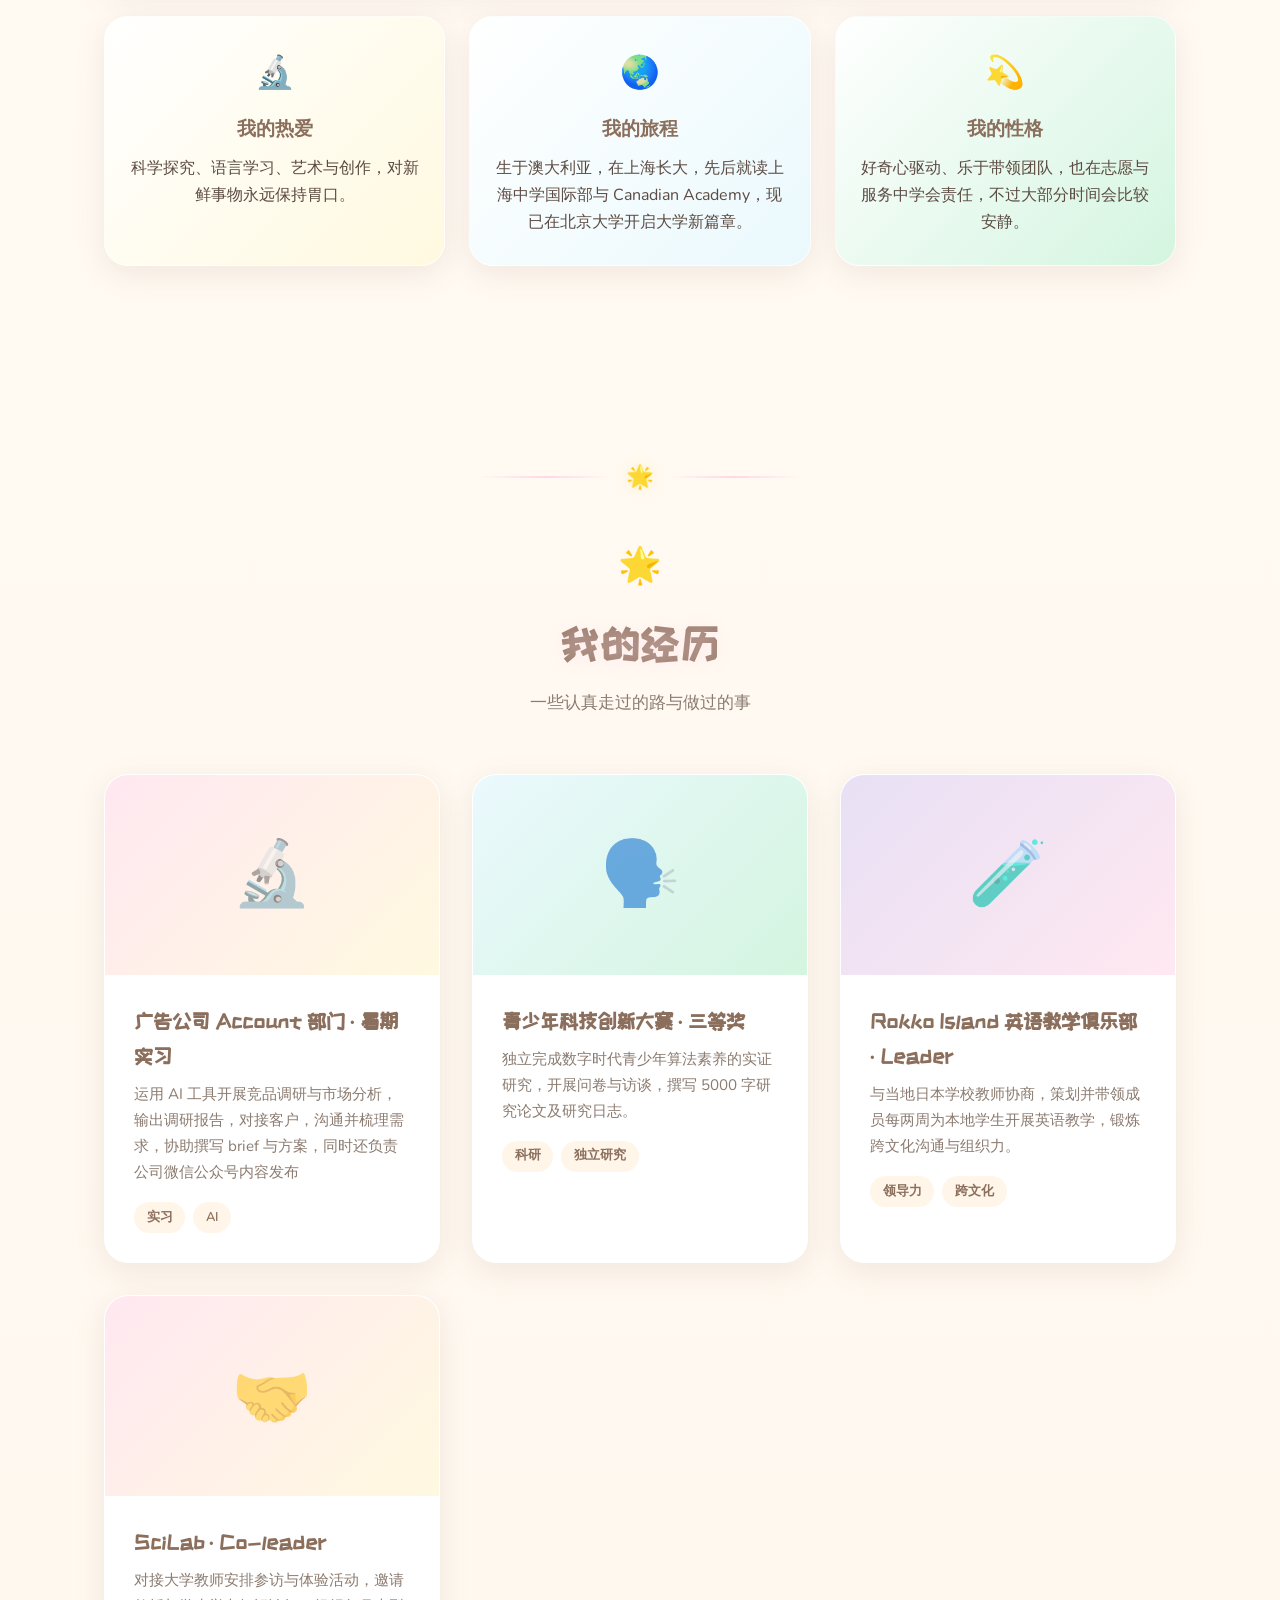
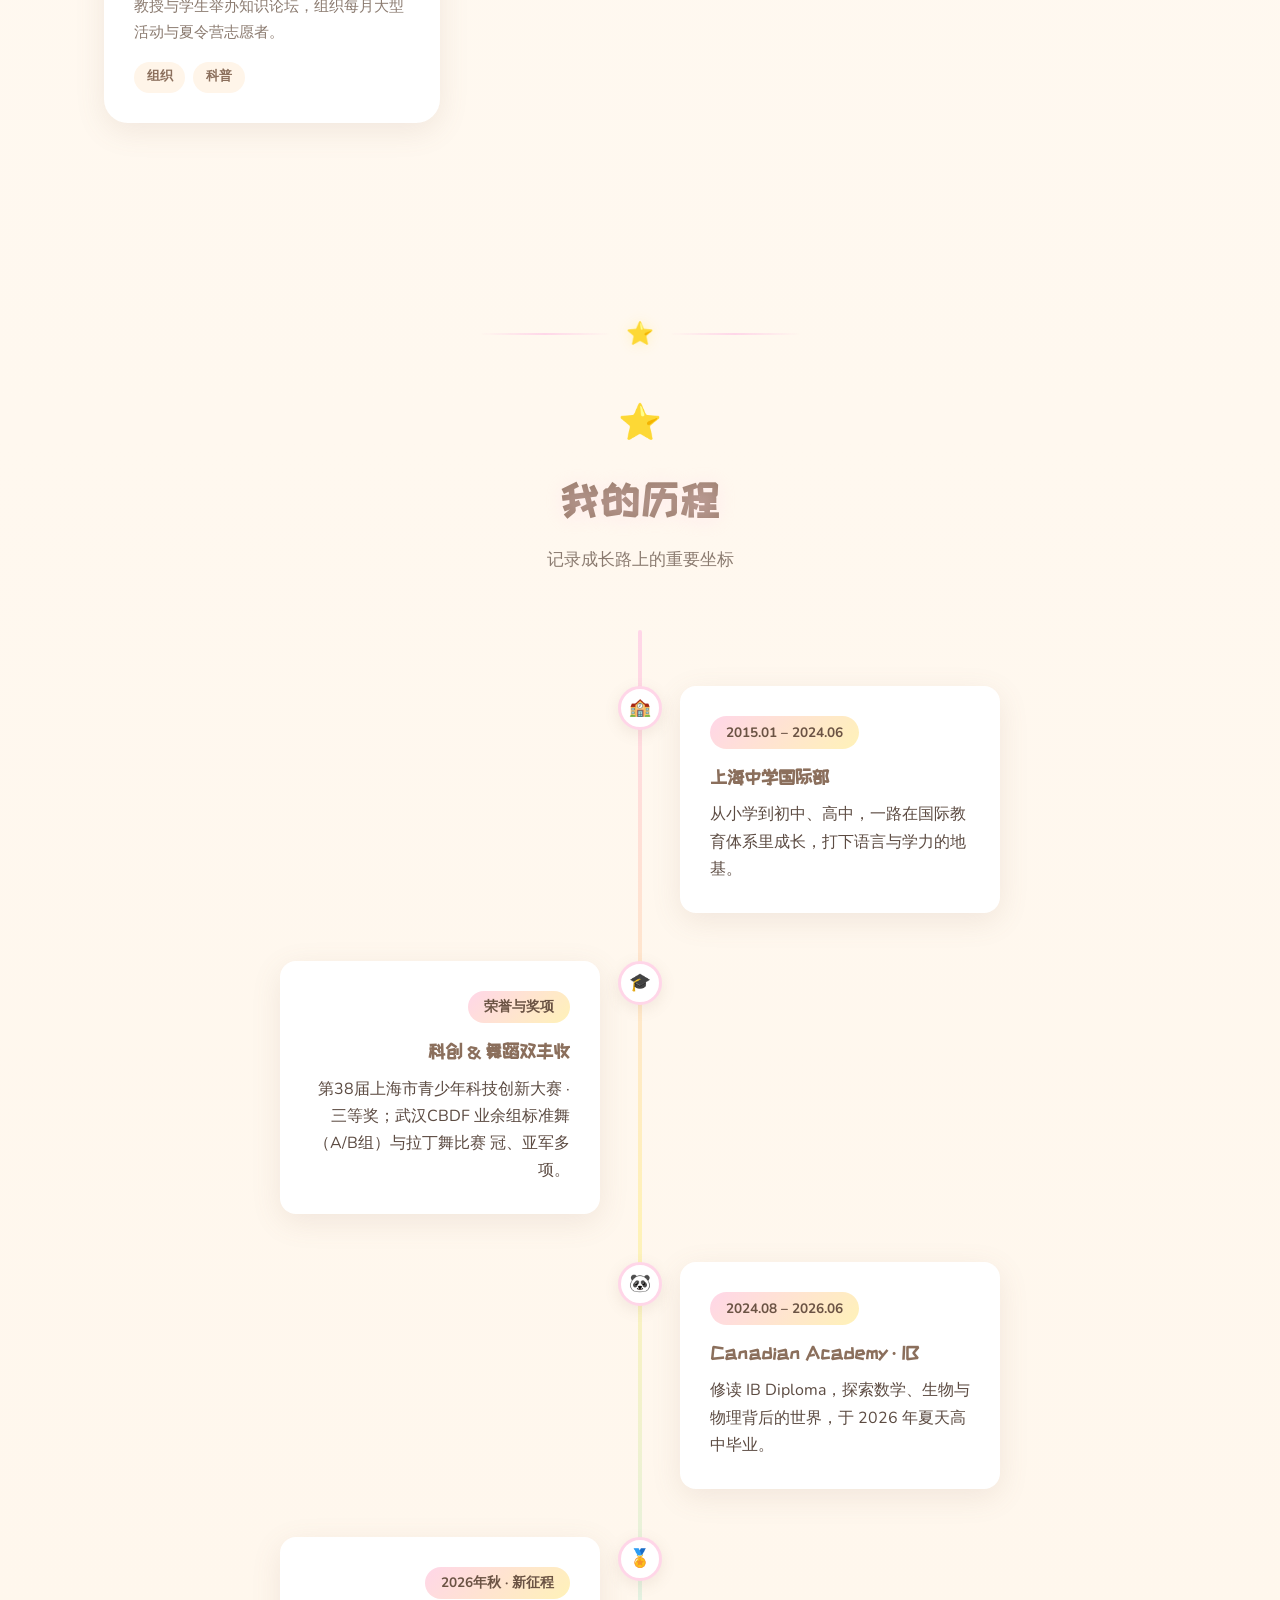
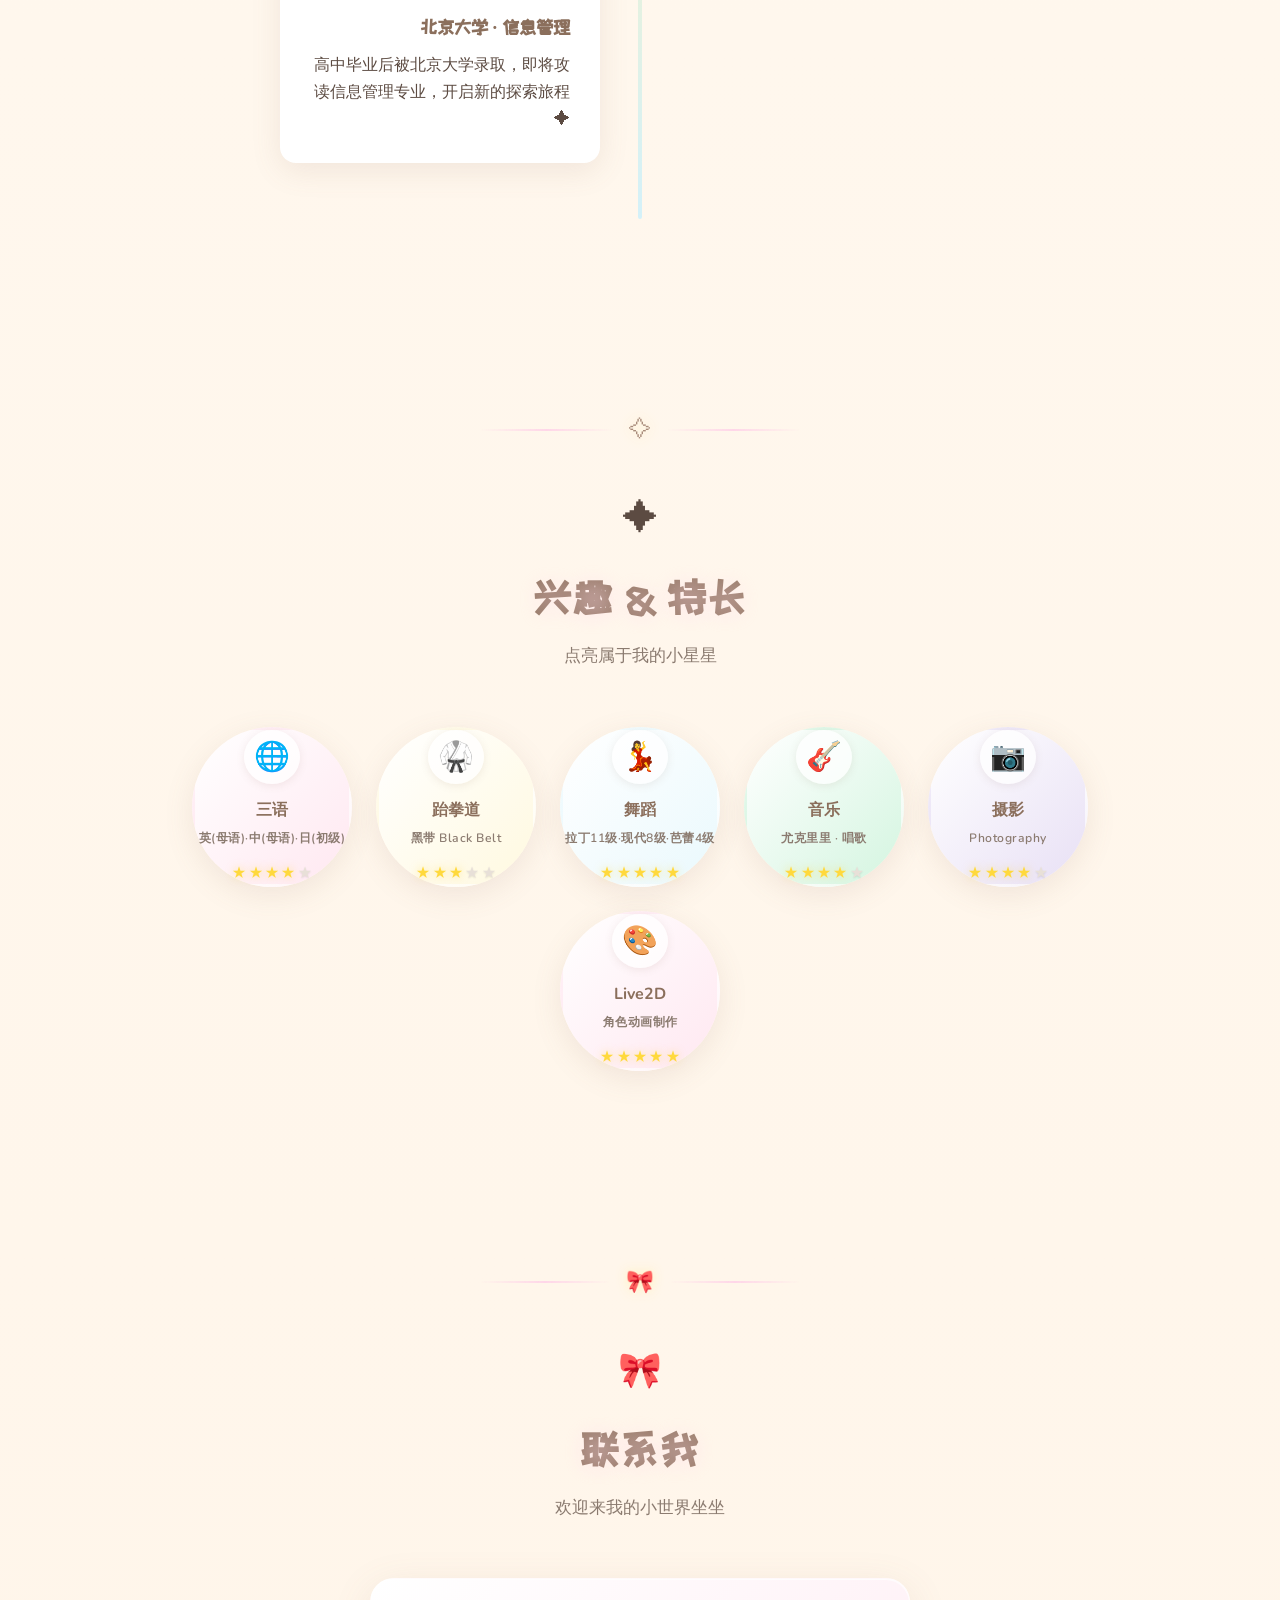
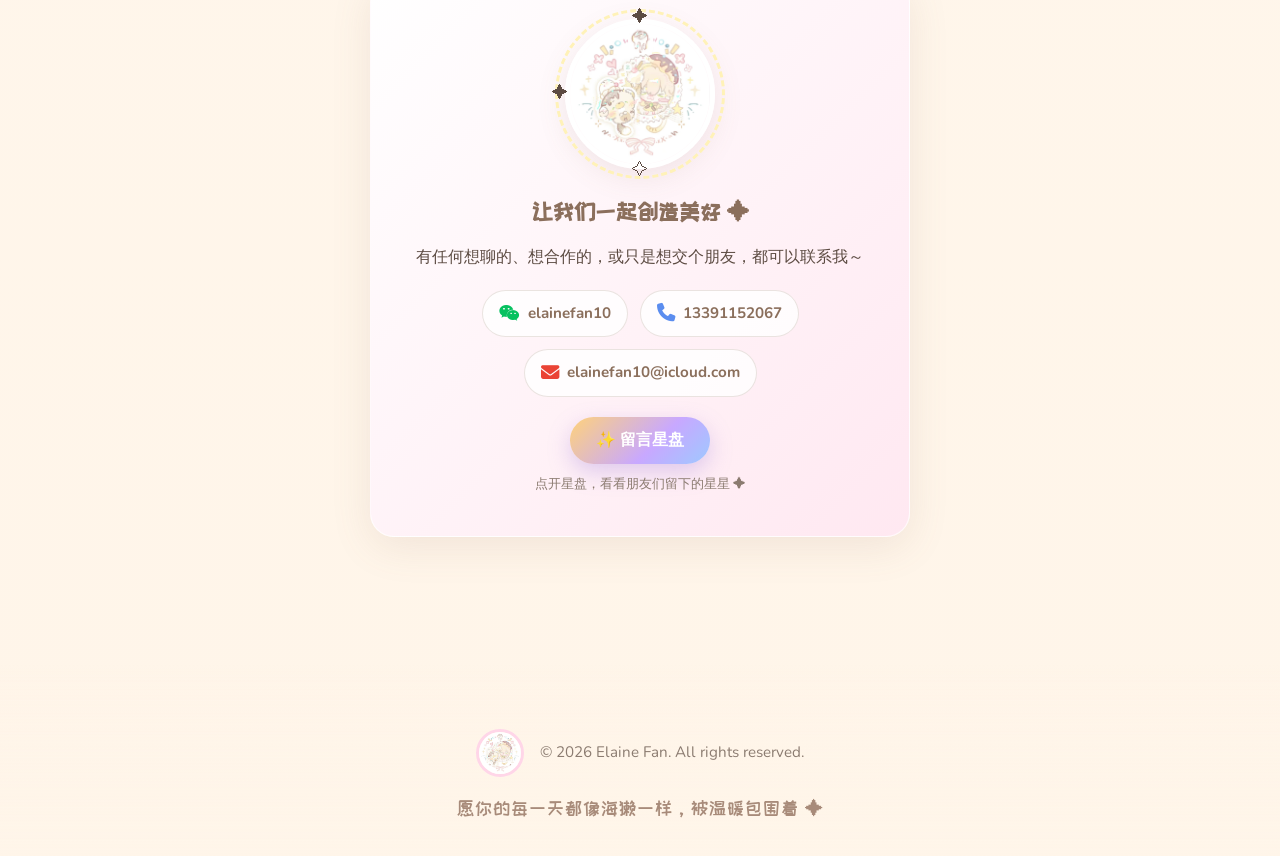
==== commit c0581312: "Remove video upload section from index.html" ====
--- a/index.html
+++ b/index.html
@@ -341,11 +341,6 @@
                     <input type="file" id="msgImageFile" accept="image/*" class="file-input">
                     <div class="upload-preview" id="imgPreview"></div>
                 </div>
-                <div class="form-group">
-                    <label>🎬 传个视频（从相册选，可选）</label>
-                    <input type="file" id="msgVideoFile" accept="video/*" class="file-input">
-                    <div class="upload-preview" id="vidPreview"></div>
-                </div>
                 <button class="submit-btn" id="submitMsg"><span>发送这颗星星</span><span class="btn-icon">✦</span></button>
             </div>
         </div>
